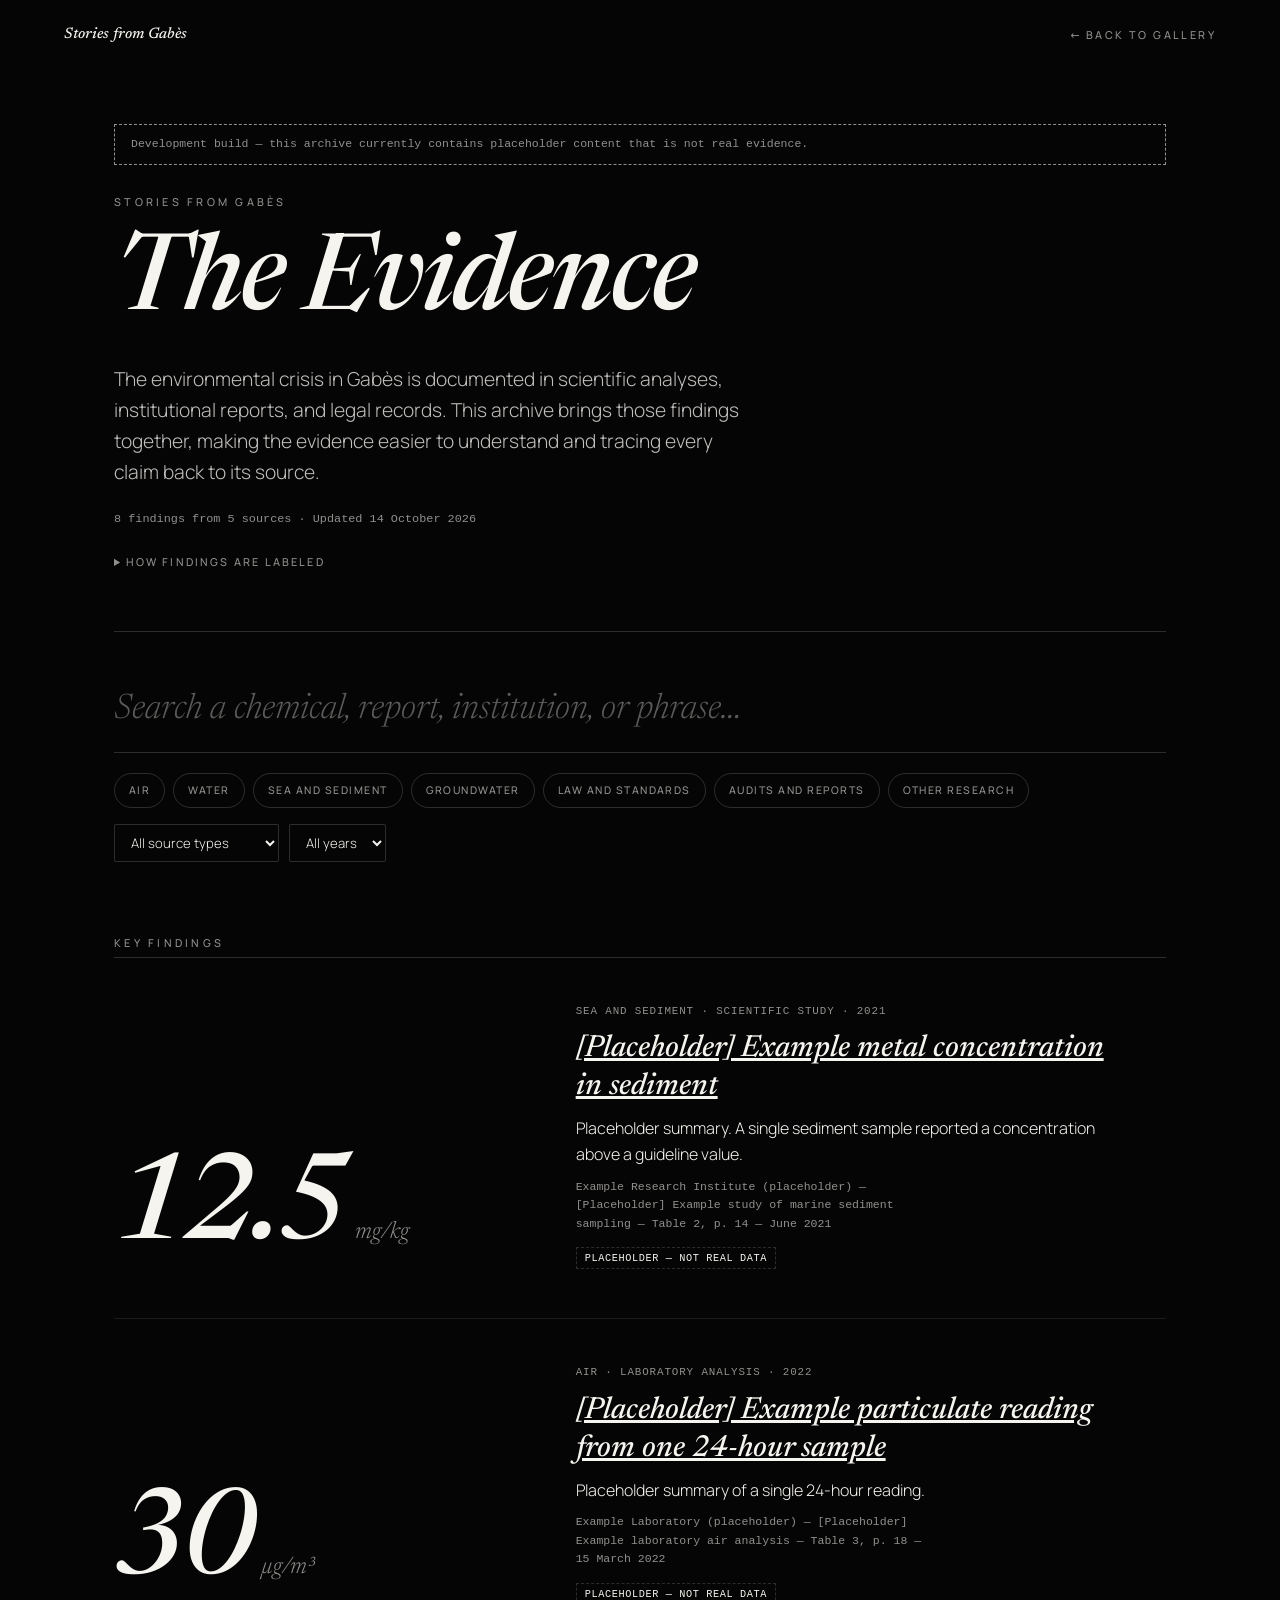
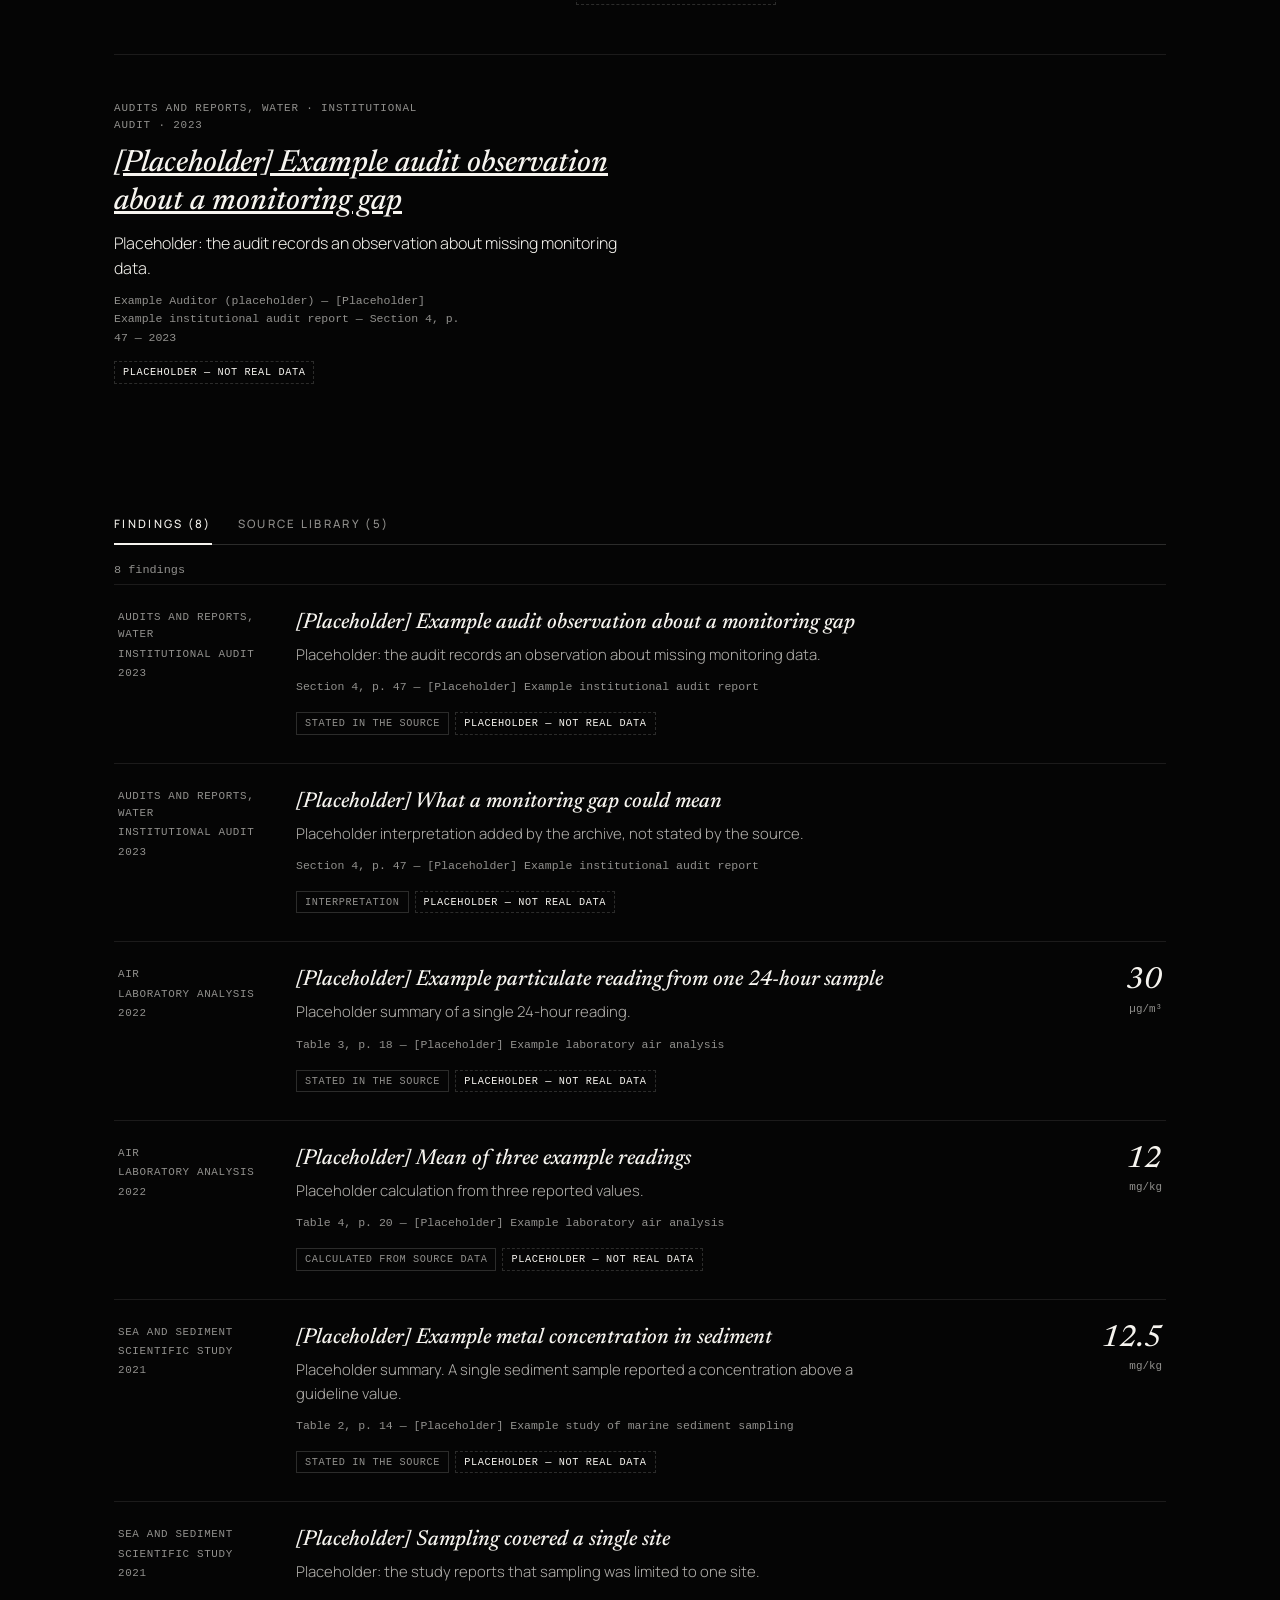
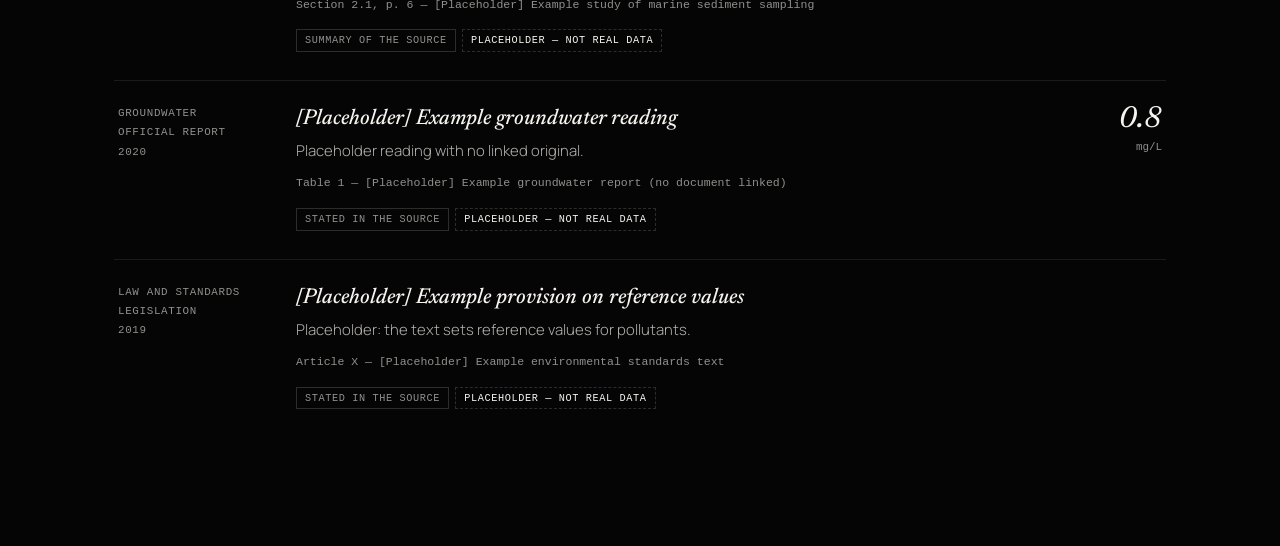
==== evidence/index.html @ 45221174 "Add files via upload" ====
<!DOCTYPE html>
<html lang="en">
<head>
<meta charset="utf-8">
<meta name="viewport" content="width=device-width,initial-scale=1,viewport-fit=cover">
<meta name="color-scheme" content="dark">
<title>The Evidence — Stories from Gabès</title>
<meta name="description" content="Documented environmental evidence about Gabès: scientific studies, laboratory analyses, audits, official reports and legislation, each traced to its source.">
<link rel="preload" href="../fonts/newsreader-latin-opsz-italic.woff2" as="font" type="font/woff2" crossorigin>
<link rel="stylesheet" href="evidence.css">
</head>
<body>
<a class="skip" href="#main">Skip to content</a>

<header class="top">
  <a class="brand" href="../">Stories from Gabès</a>
  <a class="back" href="../">← Back to gallery</a>
</header>

<main id="main" class="ev">
  <div id="devbanner" class="note" hidden>Development build — this archive currently contains placeholder content that is not real evidence.</div>
  <div id="status" aria-live="polite"></div>

  <!-- LIST VIEW -->
  <div id="listView">
    <section class="intro">
      <p class="kicker">Stories from Gabès</p>
      <h1>The Evidence</h1>
      <p class="lede">The environmental crisis in Gabès is documented in scientific analyses, institutional reports, and legal records. This archive brings those findings together, making the evidence easier to understand and tracing every claim back to its source.</p>
      <p class="stats" id="stats"></p>
      <details class="how">
        <summary>How findings are labeled</summary>
        <ul>
          <li><b>Stated in the source</b> — the document says this explicitly.</li>
          <li><b>Summary of the source</b> — a faithful paraphrase.</li>
          <li><b>Calculated from source data</b> — arithmetic on reported values, with inputs and method shown.</li>
          <li><b>Interpretation</b> — explanation or context added here, not stated by the source.</li>
          <li><b>Allegation — unresolved</b> — a claim that is reported but not established.</li>
        </ul>
      </details>
    </section>

    <div id="app" hidden>
      <section class="search" aria-label="Search and filters">
        <label class="vh" for="q">Search the evidence</label>
        <input id="q" type="search" placeholder="Search a chemical, report, institution, or phrase…" autocomplete="off" spellcheck="false">
        <div class="filters">
          <div id="subjects" class="chips" role="group" aria-label="Subject"></div>
          <div class="selects">
            <label class="vh" for="type">Source type</label>
            <select id="type"></select>
            <label class="vh" for="year">Year</label>
            <select id="year"></select>
          </div>
        </div>
      </section>

      <section id="featuredWrap" class="featured" hidden aria-labelledby="featTitle">
        <h2 class="label" id="featTitle">Key findings</h2>
        <div id="featured"></div>
      </section>

      <section class="results" aria-label="Results">
        <div class="tabs">
          <button type="button" class="tab" id="tabFindings" data-view="findings" aria-pressed="true">Findings</button>
          <button type="button" class="tab" id="tabSources" data-view="sources" aria-pressed="false">Source library</button>
        </div>
        <p class="count" id="count" role="status"></p>
        <div id="results"></div>
      </section>
    </div>
  </div>

  <!-- DETAIL VIEW (finding or source) -->
  <div id="detailView" hidden>
    <article id="detail"></article>
  </div>
</main>

<noscript><p class="note" style="margin:2rem">The Evidence archive needs JavaScript to search and display findings.</p></noscript>
<script src="evidence.js" defer></script>
</body>
</html>
---- evidence/evidence.css ----
/* The Evidence — Stories from Gabès. Fonts are the site's own self-hosted files in ../fonts/ */
@font-face{font-family:'Newsreader';font-style:normal;font-weight:200 800;font-display:swap;src:url(../fonts/newsreader-latin-opsz-normal.woff2) format('woff2');unicode-range:U+0000-00FF,U+0131,U+0152-0153,U+02BB-02BC,U+02C6,U+02DA,U+02DC,U+0304,U+0308,U+0329,U+2000-206F,U+20AC,U+2122,U+2191,U+2193,U+2212,U+2215,U+FEFF,U+FFFD}
@font-face{font-family:'Newsreader';font-style:normal;font-weight:200 800;font-display:swap;src:url(../fonts/newsreader-latin-ext-opsz-normal.woff2) format('woff2');unicode-range:U+0100-02BA,U+02BD-02C5,U+02C7-02CC,U+02CE-02D7,U+02DD-02FF,U+0304,U+0308,U+0329,U+1D00-1DBF,U+1E00-1E9F,U+1EF2-1EFF,U+2020,U+20A0-20AB,U+20AD-20C0,U+2113,U+2C60-2C7F,U+A720-A7FF}
@font-face{font-family:'Newsreader';font-style:italic;font-weight:200 800;font-display:swap;src:url(../fonts/newsreader-latin-opsz-italic.woff2) format('woff2');unicode-range:U+0000-00FF,U+0131,U+0152-0153,U+02BB-02BC,U+02C6,U+02DA,U+02DC,U+0304,U+0308,U+0329,U+2000-206F,U+20AC,U+2122,U+2191,U+2193,U+2212,U+2215,U+FEFF,U+FFFD}
@font-face{font-family:'Newsreader';font-style:italic;font-weight:200 800;font-display:swap;src:url(../fonts/newsreader-latin-ext-opsz-italic.woff2) format('woff2');unicode-range:U+0100-02BA,U+02BD-02C5,U+02C7-02CC,U+02CE-02D7,U+02DD-02FF,U+0304,U+0308,U+0329,U+1D00-1DBF,U+1E00-1E9F,U+1EF2-1EFF,U+2020,U+20A0-20AB,U+20AD-20C0,U+2113,U+2C60-2C7F,U+A720-A7FF}
@font-face{font-family:'Manrope';font-style:normal;font-weight:200 800;font-display:swap;src:url(../fonts/manrope-latin-wght-normal.woff2) format('woff2');unicode-range:U+0000-00FF,U+0131,U+0152-0153,U+02BB-02BC,U+02C6,U+02DA,U+02DC,U+0304,U+0308,U+0329,U+2000-206F,U+20AC,U+2122,U+2191,U+2193,U+2212,U+2215,U+FEFF,U+FFFD}
@font-face{font-family:'Manrope';font-style:normal;font-weight:200 800;font-display:swap;src:url(../fonts/manrope-latin-ext-wght-normal.woff2) format('woff2');unicode-range:U+0100-02BA,U+02BD-02C5,U+02C7-02CC,U+02CE-02D7,U+02DD-02FF,U+0304,U+0308,U+0329,U+1D00-1DBF,U+1E00-1E9F,U+1EF2-1EFF,U+2020,U+20A0-20AB,U+20AD-20C0,U+2113,U+2C60-2C7F,U+A720-A7FF}

:root{
  --ink:#050505; --white:#f6f4ef; --dim:#f6f4ef94; --dim-2:#f6f4ef5c; --line:#f6f4ef29; --line-soft:#f6f4ef17;
  --display:'Newsreader',Georgia,serif; --body:'Manrope',system-ui,sans-serif;
  --mono:ui-monospace,'SFMono-Regular',Menlo,Consolas,monospace;
  --pad:clamp(22px,5vw,88px);
}
*{box-sizing:border-box}
html{color-scheme:dark;background:var(--ink)}
body{margin:0;background:var(--ink);color:var(--white);font-family:var(--body);font-weight:300;line-height:1.6;-webkit-font-smoothing:antialiased}
a{color:inherit}
button,input,select{font:inherit;color:inherit}
button{background:none;border:0;cursor:pointer;-webkit-tap-highlight-color:transparent}
:focus-visible{outline:2px solid var(--white);outline-offset:3px}
::selection{background:var(--white);color:var(--ink)}
.vh{position:absolute;width:1px;height:1px;overflow:hidden;clip:rect(0 0 0 0);white-space:nowrap}
.skip{position:absolute;left:-999px;top:8px;background:var(--white);color:var(--ink);padding:8px 14px;z-index:10}
.skip:focus{left:8px}

/* chrome */
.top{display:flex;justify-content:space-between;align-items:center;gap:16px;padding:calc(18px + env(safe-area-inset-top,0px)) var(--pad) 0}
.brand{font-family:var(--display);font-style:italic;font-weight:500;font-size:.95rem;text-decoration:none;color:var(--white)}
.back,.back-link{font-weight:500;font-size:.68rem;letter-spacing:.22em;text-transform:uppercase;color:var(--dim);text-decoration:none;padding:8px 0;border-bottom:1px solid transparent}
.back:hover,.back-link:hover{color:var(--white);border-color:var(--white)}
.ev{max-width:1180px;margin:0 auto;padding:clamp(40px,8vh,90px) var(--pad) calc(120px + env(safe-area-inset-bottom,0px))}
.note{border:1px dashed var(--dim);padding:10px 16px;margin:0 0 28px;font-family:var(--mono);font-size:.72rem;color:var(--dim)}

/* intro */
.kicker{font-weight:500;font-size:.68rem;letter-spacing:.3em;text-transform:uppercase;color:var(--dim);margin:0 0 22px}
h1{font-family:var(--display);font-style:italic;font-weight:500;font-size:clamp(3rem,9vw,6.6rem);line-height:1;letter-spacing:-.025em;margin:0 0 26px}
.lede{font-size:clamp(1.05rem,1.5vw,1.32rem);line-height:1.62;color:#f6f4efc7;max-width:58ch;margin:0 0 22px}
.stats{font-family:var(--mono);font-size:.74rem;color:var(--dim);margin:0 0 18px}
.how{max-width:62ch;margin:0 0 8px;font-size:.9rem;color:var(--dim)}
.how summary{cursor:pointer;font-weight:500;font-size:.68rem;letter-spacing:.2em;text-transform:uppercase;padding:6px 0}
.how ul{margin:10px 0 0;padding-left:18px}.how li{margin:4px 0}.how b{color:var(--white);font-weight:500}

/* search + filters */
.search{margin:clamp(36px,6vh,64px) 0 0;padding-top:clamp(24px,4vh,40px);border-top:1px solid var(--line)}
#q{width:100%;background:transparent;border:0;border-bottom:1px solid var(--line);padding:14px 0;font-family:var(--display);font-style:italic;font-size:clamp(1.4rem,3vw,2.2rem);outline:none;border-radius:0}
#q::placeholder{color:var(--dim-2)}
#q:focus{border-color:var(--white)}
.filters{display:flex;flex-wrap:wrap;gap:16px 28px;justify-content:space-between;align-items:center;margin-top:20px}
.chips{display:flex;flex-wrap:wrap;gap:8px}
.chip{padding:8px 14px;border:1px solid var(--line);border-radius:999px;font-weight:500;font-size:.66rem;letter-spacing:.14em;text-transform:uppercase;color:var(--dim)}
.chip:hover{color:var(--white)}
.chip[aria-pressed=true]{background:var(--white);color:var(--ink);border-color:var(--white)}
.selects{display:flex;gap:10px;flex-wrap:wrap}
select{background:var(--ink);border:1px solid var(--line);padding:8px 12px;font-size:.82rem;border-radius:2px;color:var(--white)}

/* featured */
.featured{margin-top:clamp(44px,8vh,90px)}
.label{font-weight:500;font-size:.68rem;letter-spacing:.3em;text-transform:uppercase;color:var(--dim);margin:0 0 6px}
.feat{display:grid;gap:18px 40px;padding:clamp(28px,5vh,52px) 0;border-top:1px solid var(--line-soft);position:relative}
.feat:first-of-type{border-top:1px solid var(--line)}
@media(min-width:820px){.feat.hasnum{grid-template-columns:minmax(0,5fr) minmax(0,7fr);align-items:end}}
.feat .n{font-family:var(--display);font-style:italic;font-weight:500;font-size:clamp(3.6rem,10vw,7.4rem);line-height:.9;letter-spacing:-.03em;font-variant-numeric:tabular-nums}
.feat .u{font-family:var(--display);font-style:italic;font-size:clamp(1rem,2vw,1.5rem);color:var(--dim);margin-left:.35em}
.feat h3{font-family:var(--display);font-style:italic;font-weight:500;font-size:clamp(1.35rem,2.4vw,1.9rem);line-height:1.25;margin:0 0 10px;max-width:30ch}
.feat p{margin:0 0 10px;max-width:52ch}
.tagline{font-family:var(--mono);font-size:.68rem;letter-spacing:.08em;text-transform:uppercase;color:var(--dim)}
.srcline{font-family:var(--mono);font-size:.72rem;color:var(--dim);overflow-wrap:anywhere}
.stretch::after{content:"";position:absolute;inset:0}

/* results */
.results{margin-top:clamp(44px,8vh,90px)}
.tabs{display:flex;gap:26px;border-bottom:1px solid var(--line)}
.tab{padding:10px 0;font-weight:500;font-size:.72rem;letter-spacing:.2em;text-transform:uppercase;color:var(--dim);border-bottom:2px solid transparent;margin-bottom:-1px}
.tab[aria-pressed=true]{color:var(--white);border-color:var(--white)}
.count{font-family:var(--mono);font-size:.74rem;color:var(--dim);margin:16px 0 4px;display:flex;gap:16px;flex-wrap:wrap;align-items:center;min-height:1.6em}
.linkbtn{font-family:var(--mono);font-size:.74rem;color:var(--white);text-decoration:underline;padding:0}
.row{position:relative;display:grid;gap:8px 28px;padding:24px 4px;border-top:1px solid var(--line-soft)}
.row:hover{background:#f6f4ef06}
@media(min-width:820px){.row{grid-template-columns:150px minmax(0,1fr) 150px}}
.row-meta{font-family:var(--mono);font-size:.68rem;letter-spacing:.06em;text-transform:uppercase;color:var(--dim);display:flex;flex-direction:column;gap:2px}
.row h3{font-family:var(--display);font-style:italic;font-weight:500;font-size:clamp(1.12rem,1.7vw,1.35rem);line-height:1.3;margin:0 0 6px}
.row h3 a{text-decoration:none}
.row-sum{margin:0 0 8px;font-size:.93rem;color:#f6f4efb8;max-width:66ch}
.row-val{text-align:left}
@media(min-width:820px){.row-val{text-align:right}}
.row-val .v{font-family:var(--display);font-style:italic;font-weight:500;font-size:1.9rem;line-height:1;font-variant-numeric:tabular-nums}
.row-val .u{display:block;font-family:var(--mono);font-size:.68rem;color:var(--dim);margin-top:4px}
.tag,.ph{display:inline-block;font-family:var(--mono);font-size:.64rem;letter-spacing:.06em;text-transform:uppercase;padding:2px 8px;border:1px solid var(--line);color:var(--dim);margin:0 6px 4px 0}
.ph{border-style:dashed;color:var(--white)}
.more{padding:30px 0;display:flex;gap:18px;align-items:center;flex-wrap:wrap;border-top:1px solid var(--line-soft)}
.btn{border:1px solid var(--line);padding:10px 18px;font-weight:500;font-size:.7rem;letter-spacing:.16em;text-transform:uppercase}
.btn:hover{border-color:var(--white)}
.state{padding:40px 0;color:var(--dim)}
.state h2{font-family:var(--display);font-style:italic;font-weight:500;color:var(--white);font-size:1.5rem;margin:0 0 8px}
.state p{margin:0 0 12px;max-width:52ch}

/* detail */
.d-head{margin:26px 0 30px}
.d-head h1{font-size:clamp(2rem,5vw,3.6rem);line-height:1.08;max-width:22ch;margin:0 0 18px}
.d-head h1:focus{outline:none}
.d-big{margin:0 0 8px;font-family:var(--display);font-style:italic;font-weight:500;line-height:.95;letter-spacing:-.03em}
.d-big .n{font-size:clamp(3.8rem,11vw,7.6rem);font-variant-numeric:tabular-nums}
.d-big .u{font-size:clamp(1.1rem,2.4vw,1.8rem);color:var(--dim);margin-left:.3em}
.block{margin:0;padding:28px 0;border-top:1px solid var(--line-soft);max-width:78ch}
.block h2{font-weight:500;font-size:.68rem;letter-spacing:.26em;text-transform:uppercase;color:var(--dim);margin:0 0 14px}
.block p{margin:0 0 12px}
blockquote{margin:14px 0;padding:6px 0 6px 22px;border-left:1px solid var(--white);font-family:var(--display);font-style:italic;font-size:clamp(1.1rem,1.8vw,1.4rem);line-height:1.45}
blockquote cite{display:block;margin-top:8px;font-family:var(--mono);font-style:normal;font-size:.7rem;color:var(--dim)}
dl.kv{display:grid;grid-template-columns:minmax(120px,190px) 1fr;gap:8px 20px;margin:0;font-size:.92rem}
dl.kv dt{color:var(--dim);font-family:var(--mono);font-size:.72rem;letter-spacing:.04em;padding-top:2px}
dl.kv dd{margin:0;overflow-wrap:anywhere}
.na{color:var(--dim);font-style:italic}
.small{font-size:.85rem;color:var(--dim)}
.bars{margin:18px 0 6px}
.bar{margin:0 0 14px}
.bar-top{display:flex;justify-content:space-between;gap:16px;font-family:var(--mono);font-size:.72rem;color:var(--dim);margin-bottom:6px}
.bar-top b{color:var(--white);font-weight:500}
.track{height:6px;background:var(--line-soft)}
.fill{height:100%;background:var(--white)}
.fill.lim{background:var(--dim)}
figcaption{font-family:var(--mono);font-size:.68rem;color:var(--dim)}
figure{margin:0}
.links{display:flex;gap:22px;flex-wrap:wrap;margin:14px 0}
.links a{font-weight:500;font-size:.7rem;letter-spacing:.18em;text-transform:uppercase;text-decoration:none;border-bottom:1px solid #f6f4ef66;padding:8px 0}
.links a:hover{border-color:var(--white)}
.cite{font-family:var(--mono);font-size:.74rem;color:var(--dim);overflow-wrap:anywhere;user-select:all;margin:10px 0}
.rel{list-style:none;margin:0;padding:0}
.rel li{padding:10px 0;border-top:1px solid var(--line-soft)}
.rel a{font-family:var(--display);font-style:italic;font-size:1.1rem}
@media(max-width:560px){dl.kv{grid-template-columns:1fr;gap:2px}dl.kv dd{margin-bottom:10px}}
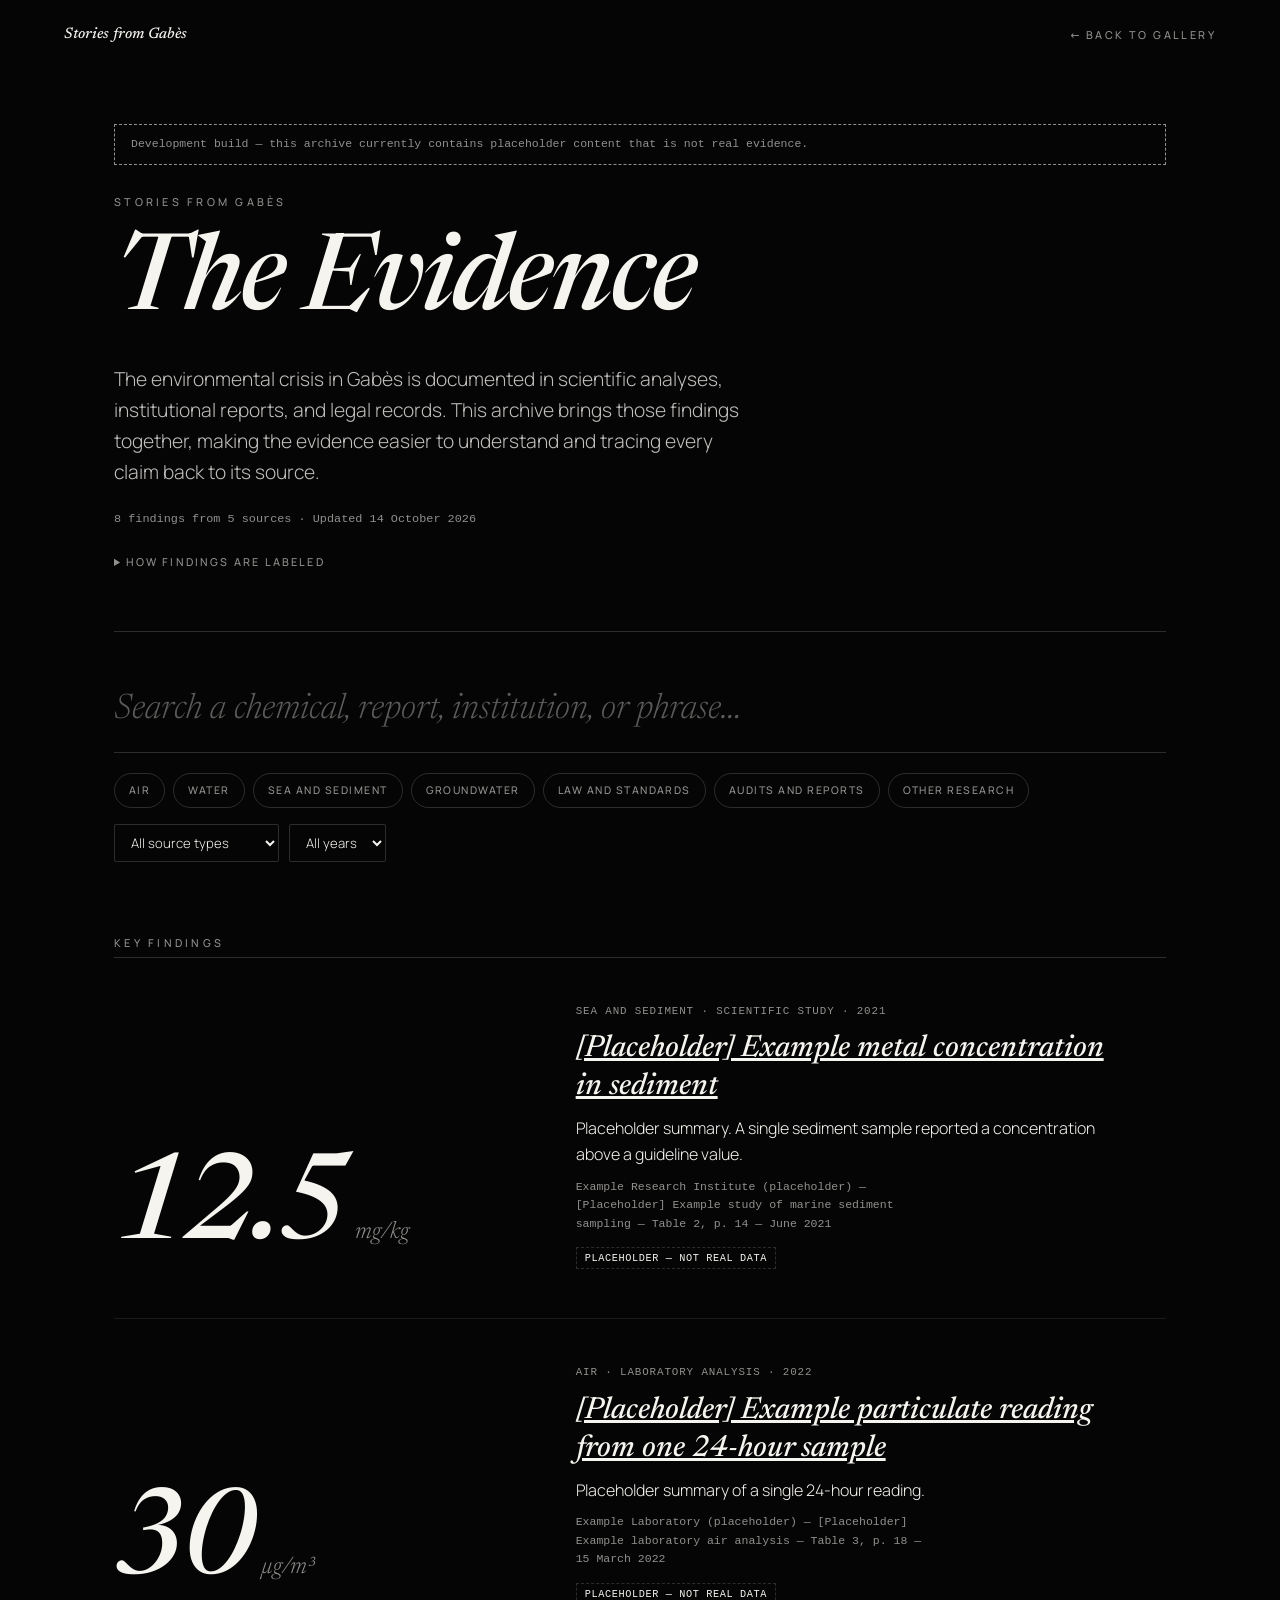
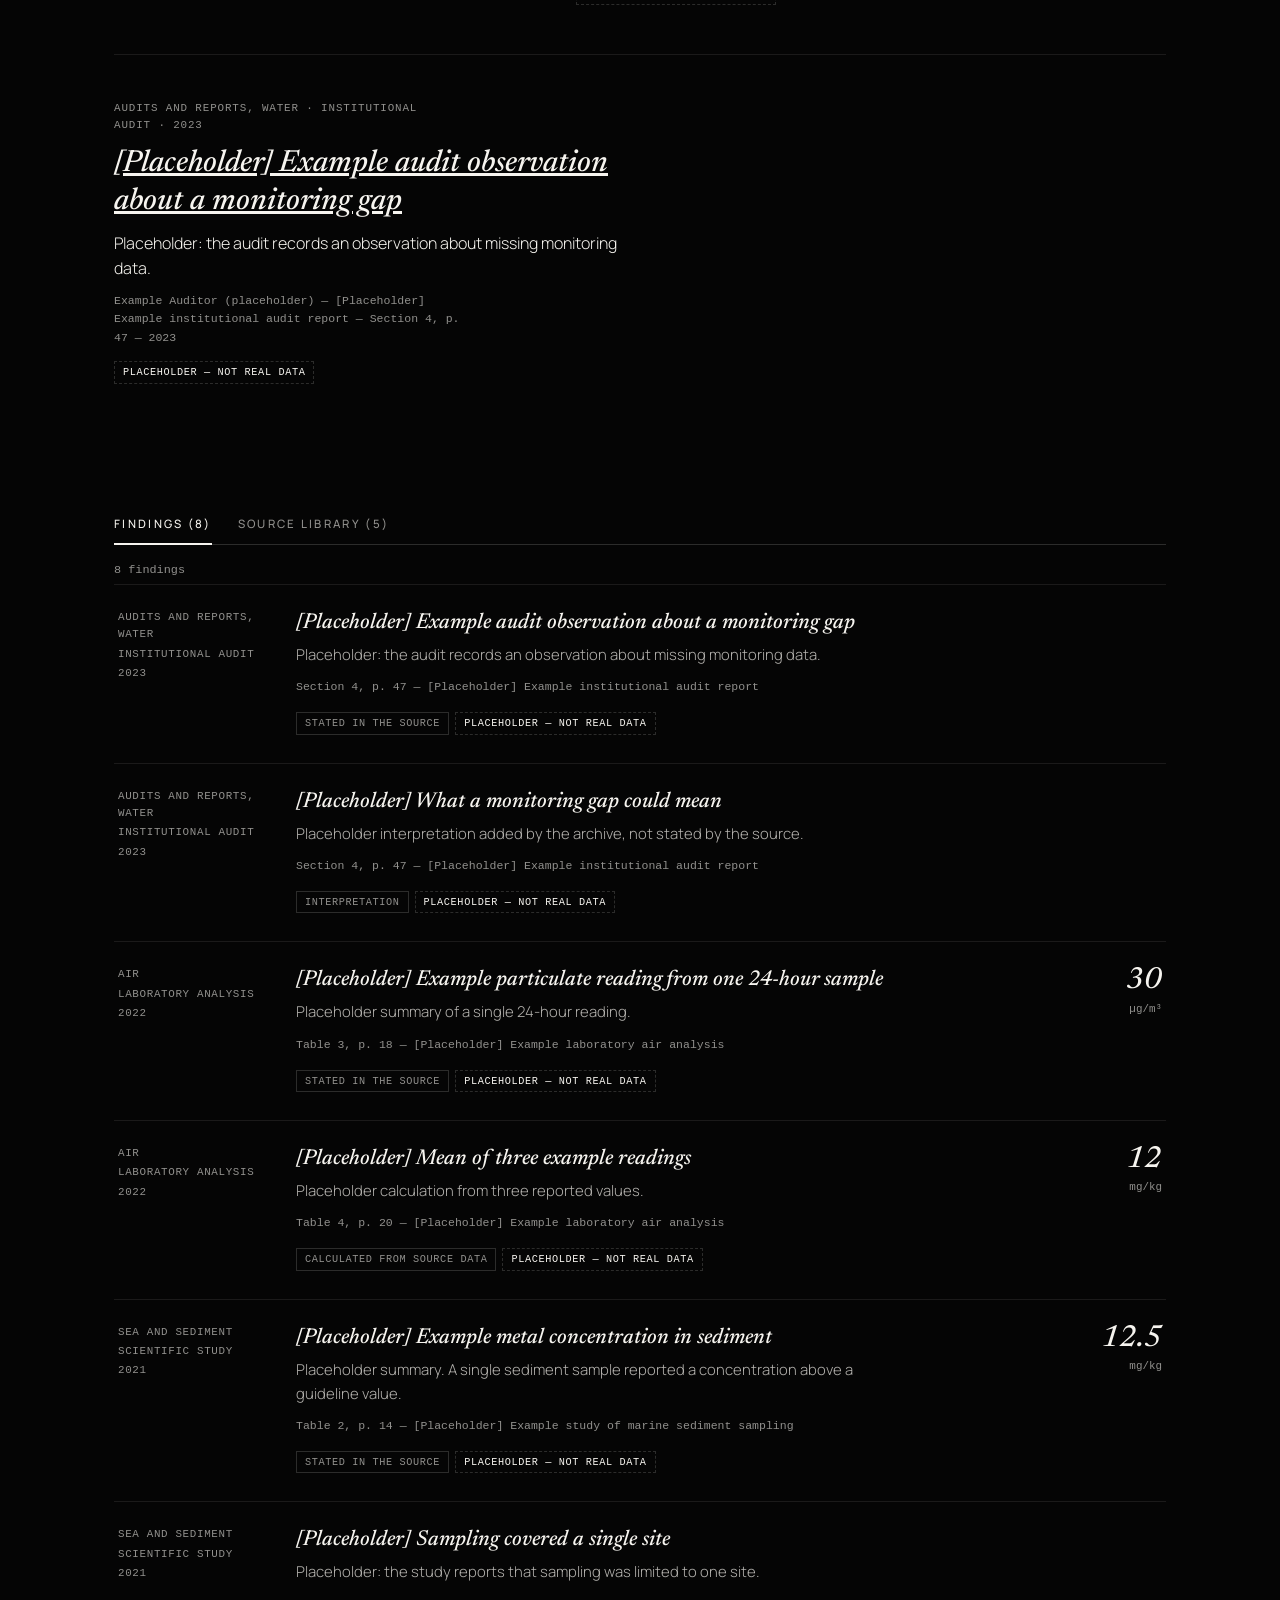
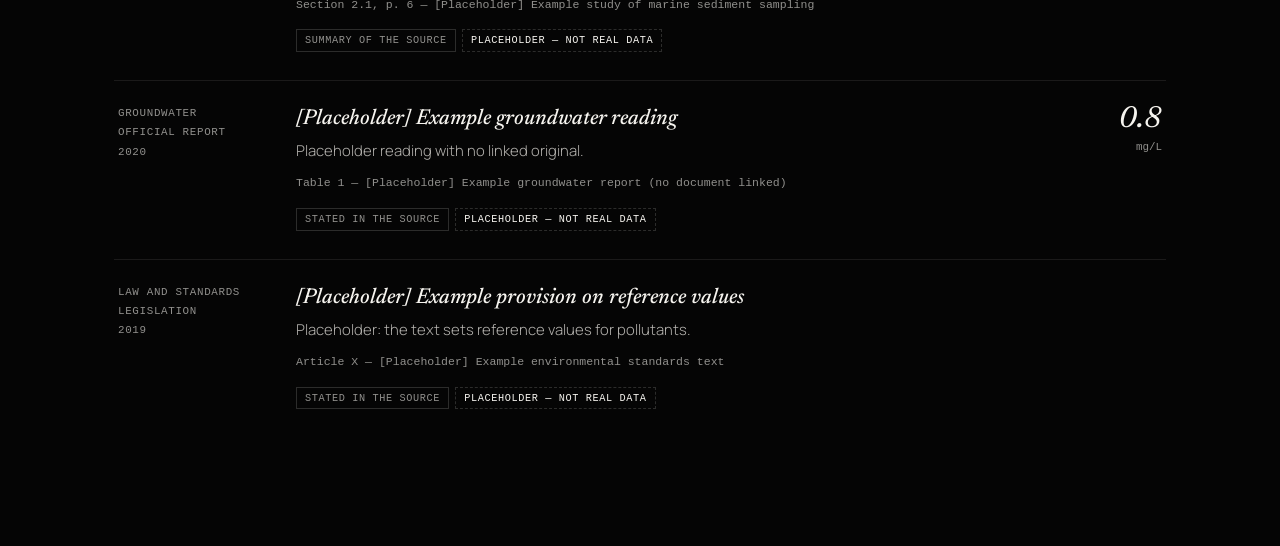
==== commit 917b3876: "Add files via upload" ====
--- a/evidence/index.html
+++ b/evidence/index.html
@@ -8,6 +8,7 @@
 <meta name="description" content="Documented environmental evidence about Gabès: scientific studies, laboratory analyses, audits, official reports and legislation, each traced to its source.">
 <link rel="preload" href="../fonts/newsreader-latin-opsz-italic.woff2" as="font" type="font/woff2" crossorigin>
 <link rel="stylesheet" href="evidence.css">
+<script src="transition.js"></script>
 </head>
 <body>
 <a class="skip" href="#main">Skip to content</a>
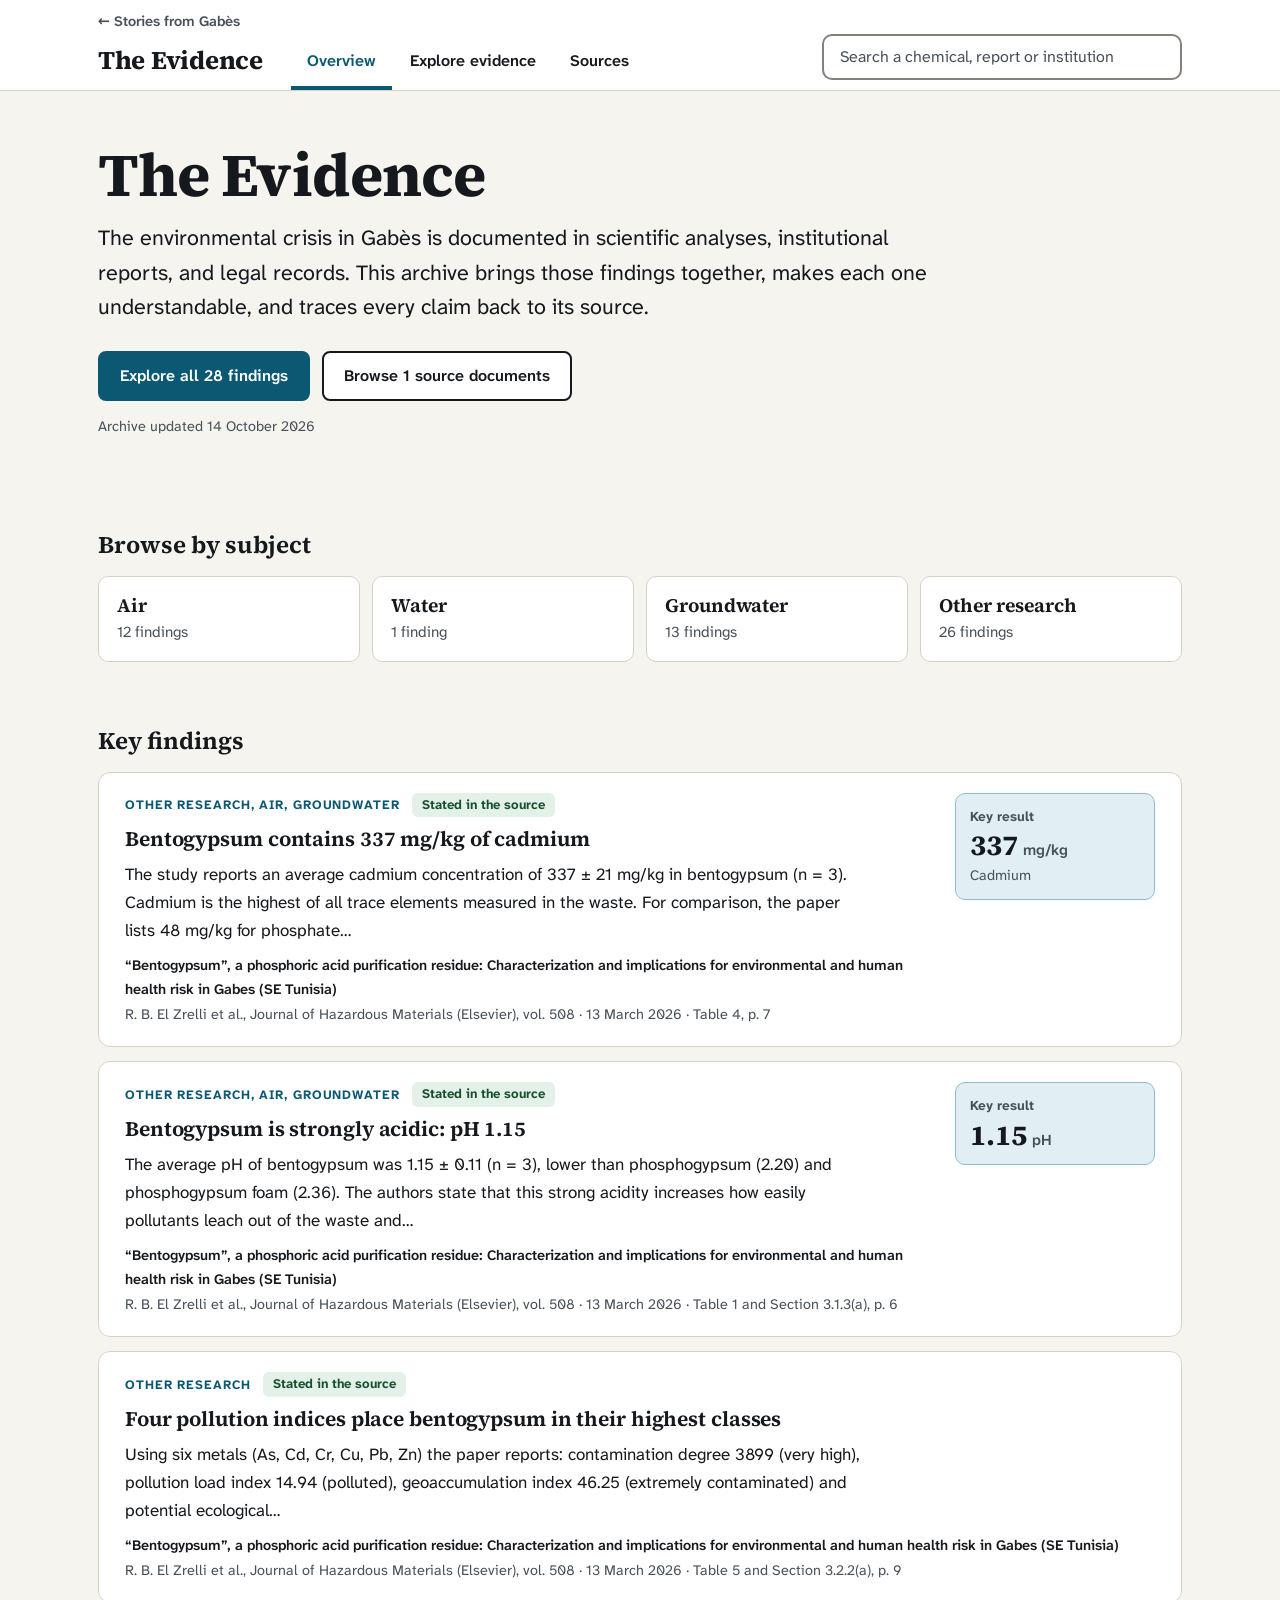
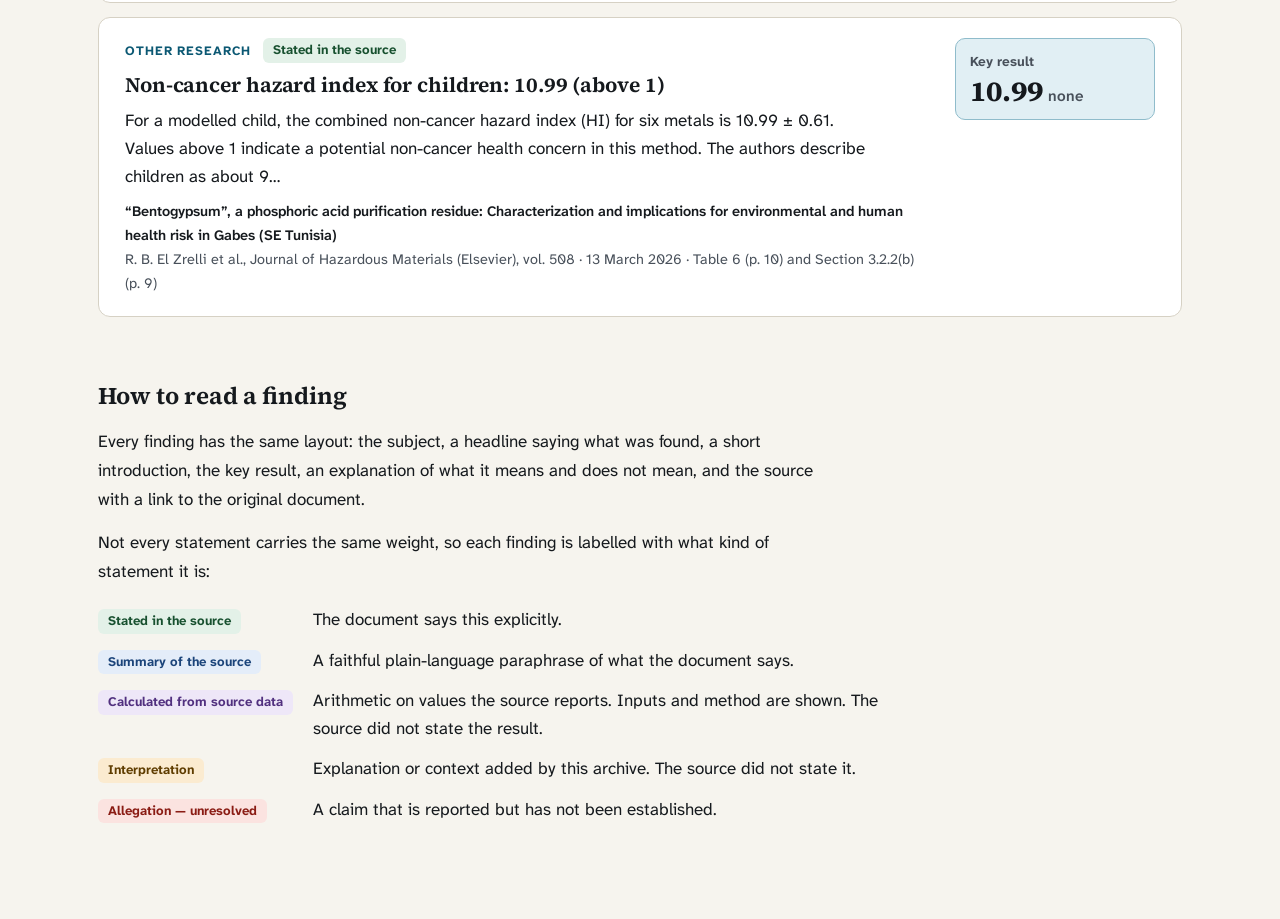
==== commit 29e314ea: "Add files via upload" ====
--- a/evidence/index.html
+++ b/evidence/index.html
@@ -3,79 +3,42 @@
 <head>
 <meta charset="utf-8">
 <meta name="viewport" content="width=device-width,initial-scale=1,viewport-fit=cover">
-<meta name="color-scheme" content="dark">
+<meta name="color-scheme" content="light dark">
 <title>The Evidence — Stories from Gabès</title>
 <meta name="description" content="Documented environmental evidence about Gabès: scientific studies, laboratory analyses, audits, official reports and legislation, each traced to its source.">
-<link rel="preload" href="../fonts/newsreader-latin-opsz-italic.woff2" as="font" type="font/woff2" crossorigin>
+<link rel="preload" href="fonts/atkinson-hyperlegible-next-latin-400-normal.woff2" as="font" type="font/woff2" crossorigin>
+<link rel="preload" href="fonts/source-serif-4-latin-wght-normal.woff2" as="font" type="font/woff2" crossorigin>
 <link rel="stylesheet" href="evidence.css">
 <script src="transition.js"></script>
 </head>
 <body>
-<a class="skip" href="#main">Skip to content</a>
+<a class="skip" href="#main" id="skip">Skip to content</a>
 
+<!-- GLOBAL NAVIGATION: the only navigation system on the page.
+     Left: way back to the photo gallery. Middle: the three destinations. Right: search of the whole archive. -->
 <header class="top">
-  <a class="brand" href="../">Stories from Gabès</a>
-  <a class="back" href="../">← Back to gallery</a>
+  <div class="bar">
+    <a class="back" href="../"><span aria-hidden="true">←</span> Stories from Gabès</a>
+    <a class="wordmark" href="#" id="wordmark">The Evidence</a>
+    <nav class="mainnav" aria-label="The Evidence">
+      <a href="#" data-nav="overview">Overview</a>
+      <a href="#explore" data-nav="explore">Explore evidence</a>
+      <a href="#sources" data-nav="sources">Sources</a>
+    </nav>
+    <form class="hsearch" role="search" id="searchForm">
+      <label class="vh" for="q">Search all findings and sources</label>
+      <input id="q" type="search" placeholder="Search a chemical, report or institution" autocomplete="off" spellcheck="false" enterkeyhint="search" disabled>
+      <button type="submit" class="vh">Search</button>
+    </form>
+  </div>
 </header>
 
-<main id="main" class="ev">
-  <div id="devbanner" class="note" hidden>Development build — this archive currently contains placeholder content that is not real evidence.</div>
+<main id="main" class="ev" tabindex="-1">
+  <div id="devbanner" class="note" hidden></div>
   <div id="status" aria-live="polite"></div>
 
-  <!-- LIST VIEW -->
-  <div id="listView">
-    <section class="intro">
-      <p class="kicker">Stories from Gabès</p>
-      <h1>The Evidence</h1>
-      <p class="lede">The environmental crisis in Gabès is documented in scientific analyses, institutional reports, and legal records. This archive brings those findings together, making the evidence easier to understand and tracing every claim back to its source.</p>
-      <p class="stats" id="stats"></p>
-      <details class="how">
-        <summary>How findings are labeled</summary>
-        <ul>
-          <li><b>Stated in the source</b> — the document says this explicitly.</li>
-          <li><b>Summary of the source</b> — a faithful paraphrase.</li>
-          <li><b>Calculated from source data</b> — arithmetic on reported values, with inputs and method shown.</li>
-          <li><b>Interpretation</b> — explanation or context added here, not stated by the source.</li>
-          <li><b>Allegation — unresolved</b> — a claim that is reported but not established.</li>
-        </ul>
-      </details>
-    </section>
-
-    <div id="app" hidden>
-      <section class="search" aria-label="Search and filters">
-        <label class="vh" for="q">Search the evidence</label>
-        <input id="q" type="search" placeholder="Search a chemical, report, institution, or phrase…" autocomplete="off" spellcheck="false">
-        <div class="filters">
-          <div id="subjects" class="chips" role="group" aria-label="Subject"></div>
-          <div class="selects">
-            <label class="vh" for="type">Source type</label>
-            <select id="type"></select>
-            <label class="vh" for="year">Year</label>
-            <select id="year"></select>
-          </div>
-        </div>
-      </section>
-
-      <section id="featuredWrap" class="featured" hidden aria-labelledby="featTitle">
-        <h2 class="label" id="featTitle">Key findings</h2>
-        <div id="featured"></div>
-      </section>
-
-      <section class="results" aria-label="Results">
-        <div class="tabs">
-          <button type="button" class="tab" id="tabFindings" data-view="findings" aria-pressed="true">Findings</button>
-          <button type="button" class="tab" id="tabSources" data-view="sources" aria-pressed="false">Source library</button>
-        </div>
-        <p class="count" id="count" role="status"></p>
-        <div id="results"></div>
-      </section>
-    </div>
-  </div>
-
-  <!-- DETAIL VIEW (finding or source) -->
-  <div id="detailView" hidden>
-    <article id="detail"></article>
-  </div>
+  <!-- All views are drawn into this one container by evidence.js -->
+  <div id="view" hidden></div>
 </main>
 
 <noscript><p class="note" style="margin:2rem">The Evidence archive needs JavaScript to search and display findings.</p></noscript>
--- a/evidence/evidence.css
+++ b/evidence/evidence.css
@@ -1,131 +1,274 @@
-/* The Evidence — Stories from Gabès. Fonts are the site's own self-hosted files in ../fonts/ */
-@font-face{font-family:'Newsreader';font-style:normal;font-weight:200 800;font-display:swap;src:url(../fonts/newsreader-latin-opsz-normal.woff2) format('woff2');unicode-range:U+0000-00FF,U+0131,U+0152-0153,U+02BB-02BC,U+02C6,U+02DA,U+02DC,U+0304,U+0308,U+0329,U+2000-206F,U+20AC,U+2122,U+2191,U+2193,U+2212,U+2215,U+FEFF,U+FFFD}
-@font-face{font-family:'Newsreader';font-style:normal;font-weight:200 800;font-display:swap;src:url(../fonts/newsreader-latin-ext-opsz-normal.woff2) format('woff2');unicode-range:U+0100-02BA,U+02BD-02C5,U+02C7-02CC,U+02CE-02D7,U+02DD-02FF,U+0304,U+0308,U+0329,U+1D00-1DBF,U+1E00-1E9F,U+1EF2-1EFF,U+2020,U+20A0-20AB,U+20AD-20C0,U+2113,U+2C60-2C7F,U+A720-A7FF}
-@font-face{font-family:'Newsreader';font-style:italic;font-weight:200 800;font-display:swap;src:url(../fonts/newsreader-latin-opsz-italic.woff2) format('woff2');unicode-range:U+0000-00FF,U+0131,U+0152-0153,U+02BB-02BC,U+02C6,U+02DA,U+02DC,U+0304,U+0308,U+0329,U+2000-206F,U+20AC,U+2122,U+2191,U+2193,U+2212,U+2215,U+FEFF,U+FFFD}
-@font-face{font-family:'Newsreader';font-style:italic;font-weight:200 800;font-display:swap;src:url(../fonts/newsreader-latin-ext-opsz-italic.woff2) format('woff2');unicode-range:U+0100-02BA,U+02BD-02C5,U+02C7-02CC,U+02CE-02D7,U+02DD-02FF,U+0304,U+0308,U+0329,U+1D00-1DBF,U+1E00-1E9F,U+1EF2-1EFF,U+2020,U+20A0-20AB,U+20AD-20C0,U+2113,U+2C60-2C7F,U+A720-A7FF}
-@font-face{font-family:'Manrope';font-style:normal;font-weight:200 800;font-display:swap;src:url(../fonts/manrope-latin-wght-normal.woff2) format('woff2');unicode-range:U+0000-00FF,U+0131,U+0152-0153,U+02BB-02BC,U+02C6,U+02DA,U+02DC,U+0304,U+0308,U+0329,U+2000-206F,U+20AC,U+2122,U+2191,U+2193,U+2212,U+2215,U+FEFF,U+FFFD}
-@font-face{font-family:'Manrope';font-style:normal;font-weight:200 800;font-display:swap;src:url(../fonts/manrope-latin-ext-wght-normal.woff2) format('woff2');unicode-range:U+0100-02BA,U+02BD-02C5,U+02C7-02CC,U+02CE-02D7,U+02DD-02FF,U+0304,U+0308,U+0329,U+1D00-1DBF,U+1E00-1E9F,U+1EF2-1EFF,U+2020,U+20A0-20AB,U+20AD-20C0,U+2113,U+2C60-2C7F,U+A720-A7FF}
+/* The Evidence — Stories from Gabès.
+   A research-archive look: light, high contrast, readable first. Dark mode follows the visitor's device setting.
+   Fonts are self-hosted in ./fonts (both are open-licence: SIL OFL 1.1).
+
+   TYPE SYSTEM (one place to change it)
+     Headlines, big numbers ... Source Serif 4 (serif)      --display
+     Everything else .......... Atkinson Hyperlegible Next  --text   (designed for legibility)
+   Sizes: page title 2–2.75rem · finding headline 1.8–2.6rem · section heading 1.5rem · card headline 1.3rem
+          introduction 1.2rem · body 1.0625rem · metadata and citations 0.9rem (never smaller than 0.875rem) */
+
+@font-face{font-family:'Atkinson Hyperlegible Next';font-style:normal;font-weight:400;font-display:swap;src:url(fonts/atkinson-hyperlegible-next-latin-400-normal.woff2) format('woff2');unicode-range:U+0000-00FF,U+0131,U+0152-0153,U+02BB-02BC,U+02C6,U+02DA,U+02DC,U+2000-206F,U+20AC,U+2122,U+2191,U+2193,U+2212,U+2215,U+FEFF,U+FFFD}
+@font-face{font-family:'Atkinson Hyperlegible Next';font-style:normal;font-weight:600;font-display:swap;src:url(fonts/atkinson-hyperlegible-next-latin-600-normal.woff2) format('woff2');unicode-range:U+0000-00FF,U+0131,U+0152-0153,U+02BB-02BC,U+02C6,U+02DA,U+02DC,U+2000-206F,U+20AC,U+2122,U+2191,U+2193,U+2212,U+2215,U+FEFF,U+FFFD}
+@font-face{font-family:'Atkinson Hyperlegible Next';font-style:normal;font-weight:700;font-display:swap;src:url(fonts/atkinson-hyperlegible-next-latin-700-normal.woff2) format('woff2');unicode-range:U+0000-00FF,U+0131,U+0152-0153,U+02BB-02BC,U+02C6,U+02DA,U+02DC,U+2000-206F,U+20AC,U+2122,U+2191,U+2193,U+2212,U+2215,U+FEFF,U+FFFD}
+@font-face{font-family:'Atkinson Hyperlegible Next';font-style:italic;font-weight:400;font-display:swap;src:url(fonts/atkinson-hyperlegible-next-latin-400-italic.woff2) format('woff2');unicode-range:U+0000-00FF,U+0131,U+0152-0153,U+02BB-02BC,U+02C6,U+02DA,U+02DC,U+2000-206F,U+20AC,U+2122,U+2191,U+2193,U+2212,U+2215,U+FEFF,U+FFFD}
+@font-face{font-family:'Atkinson Hyperlegible Next';font-style:normal;font-weight:400;font-display:swap;src:url(fonts/atkinson-hyperlegible-next-latin-ext-400-normal.woff2) format('woff2');unicode-range:U+0100-02BA,U+02BD-02C5,U+02C7-02CC,U+02CE-02D7,U+02DD-02FF,U+1E00-1EFF,U+2020,U+20A0-20AB,U+20AD-20C0,U+2113,U+2C60-2C7F,U+A720-A7FF}
+@font-face{font-family:'Atkinson Hyperlegible Next';font-style:normal;font-weight:700;font-display:swap;src:url(fonts/atkinson-hyperlegible-next-latin-ext-700-normal.woff2) format('woff2');unicode-range:U+0100-02BA,U+02BD-02C5,U+02C7-02CC,U+02CE-02D7,U+02DD-02FF,U+1E00-1EFF,U+2020,U+20A0-20AB,U+20AD-20C0,U+2113,U+2C60-2C7F,U+A720-A7FF}
+@font-face{font-family:'Source Serif 4';font-style:normal;font-weight:200 900;font-display:swap;src:url(fonts/source-serif-4-latin-wght-normal.woff2) format('woff2');unicode-range:U+0000-00FF,U+0131,U+0152-0153,U+02BB-02BC,U+02C6,U+02DA,U+02DC,U+2000-206F,U+20AC,U+2122,U+2191,U+2193,U+2212,U+2215,U+FEFF,U+FFFD}
+@font-face{font-family:'Source Serif 4';font-style:normal;font-weight:200 900;font-display:swap;src:url(fonts/source-serif-4-latin-ext-wght-normal.woff2) format('woff2');unicode-range:U+0100-02BA,U+02BD-02C5,U+02C7-02CC,U+02CE-02D7,U+02DD-02FF,U+1E00-1EFF,U+2020,U+20A0-20AB,U+20AD-20C0,U+2113,U+2C60-2C7F,U+A720-A7FF}
 
 :root{
-  --ink:#050505; --white:#f6f4ef; --dim:#f6f4ef94; --dim-2:#f6f4ef5c; --line:#f6f4ef29; --line-soft:#f6f4ef17;
-  --display:'Newsreader',Georgia,serif; --body:'Manrope',system-ui,sans-serif;
-  --mono:ui-monospace,'SFMono-Regular',Menlo,Consolas,monospace;
-  --pad:clamp(22px,5vw,88px);
-}
+  --bg:#f6f4ee; --surface:#ffffff; --surface-2:#eeebe2;
+  --ink:#15191d; --muted:#48505a; --line:#d6d1c4; --line-strong:#85817a;
+  --accent:#0b5873; --accent-ink:#ffffff; --accent-soft:#e1eff4; --accent-line:#8fbccb;
+  --warn-bg:#fdf1d6; --warn-ink:#5f3d00; --warn-line:#d9a63c;
+  --focus:#1a5fd4;
+  --k-stated-bg:#e3f1e8;--k-stated:#17502f;
+  --k-summary-bg:#e4edf9;--k-summary:#1b447a;
+  --k-calculation-bg:#eee7f8;--k-calculation:#51307f;
+  --k-interpretation-bg:#fbebd0;--k-interpretation:#5f3d00;
+  --k-allegation-bg:#fbe3e0;--k-allegation:#8a1c14;
+  --display:'Source Serif 4',Georgia,'Times New Roman',serif;
+  --text:'Atkinson Hyperlegible Next',system-ui,-apple-system,'Segoe UI',Roboto,sans-serif;
+  --pad:clamp(18px,4vw,48px);
+  --shadow:0 1px 2px rgba(20,25,30,.06),0 4px 14px rgba(20,25,30,.06);
+  color-scheme:light;
+}
+@media (prefers-color-scheme:dark){
+  :root{
+    --bg:#0f1316; --surface:#171c20; --surface-2:#1d2328;
+    --ink:#ecebe6; --muted:#adb5bc; --line:#2b3238; --line-strong:#76808a;
+    --accent:#7ccbe3; --accent-ink:#06222c; --accent-soft:#16303a; --accent-line:#2f6577;
+    --warn-bg:#392c0f; --warn-ink:#f3d391; --warn-line:#8a6a22;
+    --focus:#8ab4ff;
+    --k-stated-bg:#1b3a2a;--k-stated:#abddc2;
+    --k-summary-bg:#1b2f4d;--k-summary:#b5cff3;
+    --k-calculation-bg:#2c2140;--k-calculation:#d5c3f3;
+    --k-interpretation-bg:#392c0f;--k-interpretation:#f3d391;
+    --k-allegation-bg:#431f1b;--k-allegation:#f6bab3;
+    --shadow:0 1px 2px rgba(0,0,0,.4);
+    color-scheme:dark;
+  }
+}
+
 *{box-sizing:border-box}
-html{color-scheme:dark;background:var(--ink)}
-body{margin:0;background:var(--ink);color:var(--white);font-family:var(--body);font-weight:300;line-height:1.6;-webkit-font-smoothing:antialiased}
-a{color:inherit}
+html{background:var(--bg);-webkit-text-size-adjust:100%}
+body{margin:0;background:var(--bg);color:var(--ink);font-family:var(--text);font-size:1.0625rem;font-weight:400;line-height:1.65;-webkit-font-smoothing:antialiased;text-rendering:optimizeLegibility}
+a{color:var(--accent)}
 button,input,select{font:inherit;color:inherit}
-button{background:none;border:0;cursor:pointer;-webkit-tap-highlight-color:transparent}
-:focus-visible{outline:2px solid var(--white);outline-offset:3px}
-::selection{background:var(--white);color:var(--ink)}
+button{cursor:pointer;-webkit-tap-highlight-color:transparent}
+:focus-visible{outline:3px solid var(--focus);outline-offset:2px;border-radius:4px}
+::selection{background:var(--accent);color:var(--accent-ink)}
+h1,h2,h3{margin:0}
 .vh{position:absolute;width:1px;height:1px;overflow:hidden;clip:rect(0 0 0 0);white-space:nowrap}
-.skip{position:absolute;left:-999px;top:8px;background:var(--white);color:var(--ink);padding:8px 14px;z-index:10}
+.skip{position:absolute;left:-999px;top:8px;background:var(--accent);color:var(--accent-ink);padding:10px 16px;z-index:100;border-radius:6px;font-weight:600}
 .skip:focus{left:8px}
-
-/* chrome */
-.top{display:flex;justify-content:space-between;align-items:center;gap:16px;padding:calc(18px + env(safe-area-inset-top,0px)) var(--pad) 0}
-.brand{font-family:var(--display);font-style:italic;font-weight:500;font-size:.95rem;text-decoration:none;color:var(--white)}
-.back,.back-link{font-weight:500;font-size:.68rem;letter-spacing:.22em;text-transform:uppercase;color:var(--dim);text-decoration:none;padding:8px 0;border-bottom:1px solid transparent}
-.back:hover,.back-link:hover{color:var(--white);border-color:var(--white)}
-.ev{max-width:1180px;margin:0 auto;padding:clamp(40px,8vh,90px) var(--pad) calc(120px + env(safe-area-inset-bottom,0px))}
-.note{border:1px dashed var(--dim);padding:10px 16px;margin:0 0 28px;font-family:var(--mono);font-size:.72rem;color:var(--dim)}
-
-/* intro */
-.kicker{font-weight:500;font-size:.68rem;letter-spacing:.3em;text-transform:uppercase;color:var(--dim);margin:0 0 22px}
-h1{font-family:var(--display);font-style:italic;font-weight:500;font-size:clamp(3rem,9vw,6.6rem);line-height:1;letter-spacing:-.025em;margin:0 0 26px}
-.lede{font-size:clamp(1.05rem,1.5vw,1.32rem);line-height:1.62;color:#f6f4efc7;max-width:58ch;margin:0 0 22px}
-.stats{font-family:var(--mono);font-size:.74rem;color:var(--dim);margin:0 0 18px}
-.how{max-width:62ch;margin:0 0 8px;font-size:.9rem;color:var(--dim)}
-.how summary{cursor:pointer;font-weight:500;font-size:.68rem;letter-spacing:.2em;text-transform:uppercase;padding:6px 0}
-.how ul{margin:10px 0 0;padding-left:18px}.how li{margin:4px 0}.how b{color:var(--white);font-weight:500}
-
-/* search + filters */
-.search{margin:clamp(36px,6vh,64px) 0 0;padding-top:clamp(24px,4vh,40px);border-top:1px solid var(--line)}
-#q{width:100%;background:transparent;border:0;border-bottom:1px solid var(--line);padding:14px 0;font-family:var(--display);font-style:italic;font-size:clamp(1.4rem,3vw,2.2rem);outline:none;border-radius:0}
-#q::placeholder{color:var(--dim-2)}
-#q:focus{border-color:var(--white)}
-.filters{display:flex;flex-wrap:wrap;gap:16px 28px;justify-content:space-between;align-items:center;margin-top:20px}
-.chips{display:flex;flex-wrap:wrap;gap:8px}
-.chip{padding:8px 14px;border:1px solid var(--line);border-radius:999px;font-weight:500;font-size:.66rem;letter-spacing:.14em;text-transform:uppercase;color:var(--dim)}
-.chip:hover{color:var(--white)}
-.chip[aria-pressed=true]{background:var(--white);color:var(--ink);border-color:var(--white)}
-.selects{display:flex;gap:10px;flex-wrap:wrap}
-select{background:var(--ink);border:1px solid var(--line);padding:8px 12px;font-size:.82rem;border-radius:2px;color:var(--white)}
-
-/* featured */
-.featured{margin-top:clamp(44px,8vh,90px)}
-.label{font-weight:500;font-size:.68rem;letter-spacing:.3em;text-transform:uppercase;color:var(--dim);margin:0 0 6px}
-.feat{display:grid;gap:18px 40px;padding:clamp(28px,5vh,52px) 0;border-top:1px solid var(--line-soft);position:relative}
-.feat:first-of-type{border-top:1px solid var(--line)}
-@media(min-width:820px){.feat.hasnum{grid-template-columns:minmax(0,5fr) minmax(0,7fr);align-items:end}}
-.feat .n{font-family:var(--display);font-style:italic;font-weight:500;font-size:clamp(3.6rem,10vw,7.4rem);line-height:.9;letter-spacing:-.03em;font-variant-numeric:tabular-nums}
-.feat .u{font-family:var(--display);font-style:italic;font-size:clamp(1rem,2vw,1.5rem);color:var(--dim);margin-left:.35em}
-.feat h3{font-family:var(--display);font-style:italic;font-weight:500;font-size:clamp(1.35rem,2.4vw,1.9rem);line-height:1.25;margin:0 0 10px;max-width:30ch}
-.feat p{margin:0 0 10px;max-width:52ch}
-.tagline{font-family:var(--mono);font-size:.68rem;letter-spacing:.08em;text-transform:uppercase;color:var(--dim)}
-.srcline{font-family:var(--mono);font-size:.72rem;color:var(--dim);overflow-wrap:anywhere}
-.stretch::after{content:"";position:absolute;inset:0}
-
-/* results */
-.results{margin-top:clamp(44px,8vh,90px)}
-.tabs{display:flex;gap:26px;border-bottom:1px solid var(--line)}
-.tab{padding:10px 0;font-weight:500;font-size:.72rem;letter-spacing:.2em;text-transform:uppercase;color:var(--dim);border-bottom:2px solid transparent;margin-bottom:-1px}
-.tab[aria-pressed=true]{color:var(--white);border-color:var(--white)}
-.count{font-family:var(--mono);font-size:.74rem;color:var(--dim);margin:16px 0 4px;display:flex;gap:16px;flex-wrap:wrap;align-items:center;min-height:1.6em}
-.linkbtn{font-family:var(--mono);font-size:.74rem;color:var(--white);text-decoration:underline;padding:0}
-.row{position:relative;display:grid;gap:8px 28px;padding:24px 4px;border-top:1px solid var(--line-soft)}
-.row:hover{background:#f6f4ef06}
-@media(min-width:820px){.row{grid-template-columns:150px minmax(0,1fr) 150px}}
-.row-meta{font-family:var(--mono);font-size:.68rem;letter-spacing:.06em;text-transform:uppercase;color:var(--dim);display:flex;flex-direction:column;gap:2px}
-.row h3{font-family:var(--display);font-style:italic;font-weight:500;font-size:clamp(1.12rem,1.7vw,1.35rem);line-height:1.3;margin:0 0 6px}
-.row h3 a{text-decoration:none}
-.row-sum{margin:0 0 8px;font-size:.93rem;color:#f6f4efb8;max-width:66ch}
-.row-val{text-align:left}
-@media(min-width:820px){.row-val{text-align:right}}
-.row-val .v{font-family:var(--display);font-style:italic;font-weight:500;font-size:1.9rem;line-height:1;font-variant-numeric:tabular-nums}
-.row-val .u{display:block;font-family:var(--mono);font-size:.68rem;color:var(--dim);margin-top:4px}
-.tag,.ph{display:inline-block;font-family:var(--mono);font-size:.64rem;letter-spacing:.06em;text-transform:uppercase;padding:2px 8px;border:1px solid var(--line);color:var(--dim);margin:0 6px 4px 0}
-.ph{border-style:dashed;color:var(--white)}
-.more{padding:30px 0;display:flex;gap:18px;align-items:center;flex-wrap:wrap;border-top:1px solid var(--line-soft)}
-.btn{border:1px solid var(--line);padding:10px 18px;font-weight:500;font-size:.7rem;letter-spacing:.16em;text-transform:uppercase}
-.btn:hover{border-color:var(--white)}
-.state{padding:40px 0;color:var(--dim)}
-.state h2{font-family:var(--display);font-style:italic;font-weight:500;color:var(--white);font-size:1.5rem;margin:0 0 8px}
-.state p{margin:0 0 12px;max-width:52ch}
-
-/* detail */
-.d-head{margin:26px 0 30px}
-.d-head h1{font-size:clamp(2rem,5vw,3.6rem);line-height:1.08;max-width:22ch;margin:0 0 18px}
-.d-head h1:focus{outline:none}
-.d-big{margin:0 0 8px;font-family:var(--display);font-style:italic;font-weight:500;line-height:.95;letter-spacing:-.03em}
-.d-big .n{font-size:clamp(3.8rem,11vw,7.6rem);font-variant-numeric:tabular-nums}
-.d-big .u{font-size:clamp(1.1rem,2.4vw,1.8rem);color:var(--dim);margin-left:.3em}
-.block{margin:0;padding:28px 0;border-top:1px solid var(--line-soft);max-width:78ch}
-.block h2{font-weight:500;font-size:.68rem;letter-spacing:.26em;text-transform:uppercase;color:var(--dim);margin:0 0 14px}
+.meta{font-size:.9rem;color:var(--muted)}
+
+/* ============ GLOBAL NAVIGATION ============
+   One bar. Row 1: back to the photo gallery. Row 2: the chapter name, its three pages, and search. */
+.top{background:var(--surface);border-bottom:1px solid var(--line);position:relative;z-index:20}
+.bar{max-width:1180px;margin:0 auto;padding:0 var(--pad) 12px;display:grid;gap:10px 18px;align-items:center;
+  grid-template-columns:1fr;grid-template-areas:"back" "mark" "nav" "search"}
+.back{grid-area:back;justify-self:start;font-size:.9rem;font-weight:600;color:var(--muted);text-decoration:none;padding:calc(10px + env(safe-area-inset-top,0px)) 0 2px}
+.back:hover{color:var(--ink);text-decoration:underline}
+.wordmark{grid-area:mark;justify-self:start;font-family:var(--display);font-weight:700;font-size:1.6rem;line-height:1.1;color:var(--ink);text-decoration:none;letter-spacing:-.01em}
+.mainnav{grid-area:nav;display:grid;grid-template-columns:repeat(3,1fr);gap:4px;border-top:1px solid var(--line);border-bottom:1px solid var(--line);margin:0 calc(var(--pad) * -1);padding:0 var(--pad)}
+.mainnav a{display:block;text-align:center;padding:12px 6px;font-weight:600;font-size:1rem;color:var(--ink);text-decoration:none;border-bottom:4px solid transparent;margin-bottom:-1px}
+.mainnav a:hover{background:var(--surface-2)}
+.mainnav a[aria-current=page]{color:var(--accent);border-bottom-color:var(--accent)}
+.hsearch{grid-area:search;margin:0}
+#q{width:100%;height:46px;padding:0 16px;background:var(--surface);border:2px solid var(--line-strong);border-radius:10px;font-size:1rem;color:var(--ink)}
+#q::placeholder{color:var(--muted);opacity:1}
+#q:focus{outline:none;border-color:var(--focus);box-shadow:0 0 0 3px color-mix(in srgb,var(--focus) 30%,transparent)}
+#q:disabled{opacity:.6}
+
+@media(min-width:900px){
+  .top{position:sticky;top:0}
+  .bar{grid-template-columns:auto 1fr minmax(240px,360px);grid-template-areas:"back back back" "mark nav search";padding-bottom:0;gap:0 28px}
+  .back{padding-bottom:0}
+  .wordmark{padding:6px 0 10px}
+  .mainnav{display:flex;gap:2px;border:0;margin:0;padding:0;align-self:end}
+  .mainnav a{padding:14px 16px 12px;border-radius:8px 8px 0 0;margin-bottom:0}
+  .hsearch{align-self:center;padding-bottom:10px}
+}
+
+/* ============ PAGE ============ */
+.ev{max-width:1180px;margin:0 auto;padding:clamp(24px,4vw,44px) var(--pad) calc(96px + env(safe-area-inset-bottom,0px));outline:none}
+.note{border:1px dashed var(--warn-line);background:var(--warn-bg);color:var(--warn-ink);padding:10px 16px;margin:0 0 24px;font-size:.9rem;border-radius:8px}
+.page-head{margin:0 0 28px;max-width:70ch}
+.page-head h1{font-family:var(--display);font-weight:700;font-size:clamp(2rem,4.5vw,2.75rem);line-height:1.15;letter-spacing:-.015em}
+.page-head h1:focus,.f-head h1:focus{outline:none}
+.lede{font-size:1.2rem;line-height:1.6;color:var(--ink);margin:14px 0 0;max-width:62ch}
+.hero{max-width:none;padding:8px 0 12px}
+.hero h1{font-size:clamp(2.4rem,6.5vw,3.8rem);line-height:1.05}
+.hero .lede{font-size:clamp(1.15rem,2vw,1.35rem);max-width:60ch}
+.cta{display:flex;flex-wrap:wrap;gap:12px;margin:26px 0 14px}
+
+/* buttons: rectangles with a visible edge, so they never read as text */
+.btn{display:inline-flex;align-items:center;justify-content:center;min-height:46px;padding:10px 20px;border:2px solid var(--ink);border-radius:8px;background:var(--surface);color:var(--ink);font-weight:600;font-size:1rem;text-decoration:none;text-align:center}
+.btn:hover{background:var(--surface-2)}
+.btn.primary{background:var(--accent);border-color:var(--accent);color:var(--accent-ink)}
+.btn.primary:hover{filter:brightness(1.12)}
+.linkbtn{background:none;border:0;padding:6px 4px;color:var(--accent);font-weight:600;text-decoration:underline;font-size:.95rem}
+
+/* ============ OVERVIEW ============ */
+.band{margin:clamp(36px,6vw,64px) 0 0}
+.band h2,.block h2{font-family:var(--display);font-weight:650;font-size:1.5rem;line-height:1.25;margin:0 0 16px}
+.subject-grid{list-style:none;margin:0;padding:0;display:grid;grid-template-columns:repeat(auto-fill,minmax(210px,1fr));gap:12px}
+.subject-grid a{display:block;height:100%;padding:16px 18px;background:var(--surface);border:1px solid var(--line);border-radius:10px;text-decoration:none;color:var(--ink)}
+.subject-grid a:hover{border-color:var(--accent);box-shadow:var(--shadow)}
+.sg-name{display:block;font-family:var(--display);font-weight:650;font-size:1.2rem;line-height:1.3}
+.sg-n{display:block;font-size:.95rem;color:var(--muted);margin-top:2px}
+.prose{max-width:66ch;margin:0 0 14px;line-height:1.7}
+.legend{display:grid;grid-template-columns:max-content 1fr;gap:12px 20px;align-items:baseline;margin:20px 0 0;max-width:820px}
+.legend dt{margin:0}.legend dd{margin:0}
+@media(max-width:620px){.legend{grid-template-columns:1fr;gap:2px}.legend dd{margin-bottom:12px}}
+
+/* ============ SUBJECT NAVIGATION + FILTERS ============ */
+.controls{background:var(--surface-2);border:1px solid var(--line);border-radius:12px;padding:18px clamp(14px,2.5vw,22px) 16px;margin:0 0 26px}
+.ctl-title{margin:0 0 8px;font-weight:700;font-size:.95rem}
+.subject-tabs{list-style:none;margin:0;padding:0;display:none;flex-wrap:wrap;gap:8px}
+.subject-tabs a{display:inline-flex;align-items:baseline;gap:8px;padding:8px 14px;border:1.5px solid var(--line-strong);border-radius:999px;background:var(--surface);color:var(--ink);font-weight:600;font-size:.98rem;text-decoration:none;min-height:42px;align-items:center}
+.subject-tabs a:hover{border-color:var(--ink)}
+.subject-tabs a[aria-current]{background:var(--accent);border-color:var(--accent);color:var(--accent-ink)}
+.st-n{font-weight:400;font-size:.9rem;opacity:.85}
+.subject-select{display:block}
+.subject-select label,.field label{display:block;font-weight:700;font-size:.95rem;margin:0 0 6px}
+.ctl-title{display:none}
+select{width:100%;min-height:46px;padding:8px 36px 8px 12px;background-color:var(--surface);border:1.5px solid var(--line-strong);border-radius:8px;font-size:1rem;color:var(--ink)}
+.filters{display:grid;grid-template-columns:1fr;gap:12px;margin-top:14px}
+.active{display:flex;flex-wrap:wrap;gap:8px;align-items:center;margin-top:14px;padding-top:14px;border-top:1px solid var(--line)}
+.chip{display:inline-flex;align-items:center;gap:4px;padding:6px 12px;min-height:36px;background:var(--accent-soft);border:1px solid var(--accent-line);border-radius:8px;font-size:.95rem;color:var(--ink)}
+.chip:hover{border-color:var(--accent)}
+.chip-k{font-weight:700}.chip-x{font-weight:700;color:var(--accent)}
+@media(min-width:620px){.filters{grid-template-columns:repeat(3,minmax(0,1fr))}}
+@media(min-width:860px){
+  .ctl-title{display:block}
+  .subject-tabs{display:flex}
+  .subject-select{display:none}
+  .controls{padding-top:16px}
+  .filters{max-width:760px}
+}
+
+/* ============ RESULTS ============ */
+.count{margin:0 0 6px;font-weight:700;font-size:1.1rem}
+.cross{margin:0 0 16px;font-size:.98rem;color:var(--muted)}
+.cross a{font-weight:600}
+.cards{display:grid;gap:14px;margin-top:14px}
+.card{position:relative;display:grid;gap:14px 24px;padding:20px clamp(16px,2.5vw,26px);background:var(--surface);border:1px solid var(--line);border-radius:12px}
+.card:hover{border-color:var(--accent);box-shadow:var(--shadow)}
+.card:focus-within{outline:3px solid var(--focus);outline-offset:2px}
+@media(min-width:760px){.card.has-result,.card:has(.card-result){grid-template-columns:minmax(0,1fr) 200px}}
+.card-top,.f-meta{display:flex;flex-wrap:wrap;align-items:center;gap:6px 12px;margin:0 0 8px}
+.subject{font-weight:700;font-size:.8rem;letter-spacing:.07em;text-transform:uppercase;color:var(--accent)}
+.card-title{font-family:var(--display);font-weight:650;font-size:1.3rem;line-height:1.3;letter-spacing:-.005em}
+.card-title a{color:var(--ink);text-decoration:none}
+.card:hover .card-title a{text-decoration:underline;text-decoration-thickness:2px;text-underline-offset:3px}
+.stretch::after{content:"";position:absolute;inset:0;border-radius:12px}
+.stretch:focus-visible{outline:none}
+.card-text{margin:8px 0 0;max-width:68ch;display:-webkit-box;-webkit-line-clamp:4;-webkit-box-orient:vertical;overflow:hidden}
+.card-src{margin:10px 0 0;font-size:.9rem;color:var(--muted);display:flex;flex-direction:column;gap:1px;overflow-wrap:anywhere}
+.src-title{font-weight:600;color:var(--ink)}
+.card-result{align-self:start;display:flex;flex-direction:column;gap:2px;padding:12px 14px;background:var(--accent-soft);border:1px solid var(--accent-line);border-radius:10px}
+.cr-label{font-size:.85rem;font-weight:700;color:var(--muted)}
+.cr-value{font-family:var(--display);font-weight:700;font-size:1.8rem;line-height:1.1;font-variant-numeric:lining-nums tabular-nums;overflow-wrap:anywhere}
+.cr-value .u{font-family:var(--text);font-weight:600;font-size:.95rem;color:var(--muted)}
+.cr-what{font-size:.9rem;color:var(--muted)}
+@media(max-width:759px){.card-result{flex-direction:row;flex-wrap:wrap;align-items:baseline;gap:2px 10px}}
+.more{display:flex;align-items:center;flex-wrap:wrap;gap:16px;padding:22px 0 0}
+.state{padding:32px 0;color:var(--muted)}
+.state h1,.state h2{font-family:var(--display);font-weight:650;color:var(--ink);font-size:1.6rem;margin:0 0 10px}
+.state p{margin:0 0 14px;max-width:56ch}
+
+/* statement-type labels: always text, colour only reinforces it */
+.kind{display:inline-block;padding:3px 10px;border-radius:6px;font-weight:700;font-size:.82rem;line-height:1.4;white-space:nowrap}
+.kind-stated{background:var(--k-stated-bg);color:var(--k-stated)}
+.kind-summary{background:var(--k-summary-bg);color:var(--k-summary)}
+.kind-calculation{background:var(--k-calculation-bg);color:var(--k-calculation)}
+.kind-interpretation{background:var(--k-interpretation-bg);color:var(--k-interpretation)}
+.kind-allegation{background:var(--k-allegation-bg);color:var(--k-allegation)}
+.ph{display:inline-block;margin:10px 0 0;padding:3px 10px;border:1.5px dashed var(--warn-line);background:var(--warn-bg);color:var(--warn-ink);border-radius:6px;font-weight:600;font-size:.85rem}
+
+/* ============ FINDING / SOURCE PAGE ============ */
+.detail{max-width:1120px;margin:0 auto}
+.back-results{display:inline-flex;align-items:center;min-height:44px;padding:8px 16px;margin:0 0 22px;background:var(--surface);border:2px solid var(--ink);border-radius:8px;color:var(--ink);font-weight:600;text-decoration:none}
+.back-results:hover{background:var(--surface-2)}
+.f-layout{display:grid;gap:26px;align-items:start}
+.f-main{min-width:0}
+.f-head{margin:0 0 24px}
+.f-head h1{font-family:var(--display);font-weight:700;font-size:clamp(1.8rem,4.2vw,2.6rem);line-height:1.18;letter-spacing:-.015em;max-width:30ch}
+.intro{font-size:1.22rem;line-height:1.6;margin:18px 0 0;max-width:62ch}
+.f-kind{margin:18px 0 0;font-size:.95rem;color:var(--muted);max-width:68ch}
+.f-kind .kind{margin-right:6px}
+
+.key{background:var(--surface);border:1px solid var(--line);border-left:6px solid var(--accent);border-radius:12px;padding:22px clamp(18px,3vw,30px);margin:0 0 28px;box-shadow:var(--shadow)}
+.key h2{font-family:var(--text);font-weight:700;font-size:.9rem;letter-spacing:.07em;text-transform:uppercase;color:var(--accent);margin:0 0 10px}
+.big{margin:0 0 14px;line-height:1.05}
+.big .n{font-family:var(--display);font-weight:700;font-size:clamp(2.8rem,8vw,4.4rem);letter-spacing:-.02em;font-variant-numeric:lining-nums tabular-nums;overflow-wrap:anywhere}
+.big .u{font-weight:600;font-size:clamp(1.1rem,2.4vw,1.5rem);color:var(--muted)}
+.conclusion{font-size:1.15rem;margin:12px 0 0;max-width:62ch}
+blockquote{margin:6px 0;padding:4px 0 4px 20px;border-left:4px solid var(--accent-line);font-family:var(--display);font-size:1.2rem;line-height:1.55;max-width:62ch}
+blockquote cite{display:block;margin-top:8px;font-family:var(--text);font-style:normal;font-size:.9rem;color:var(--muted)}
+
+.block{margin:0 0 30px;max-width:72ch}
 .block p{margin:0 0 12px}
-blockquote{margin:14px 0;padding:6px 0 6px 22px;border-left:1px solid var(--white);font-family:var(--display);font-style:italic;font-size:clamp(1.1rem,1.8vw,1.4rem);line-height:1.45}
-blockquote cite{display:block;margin-top:8px;font-family:var(--mono);font-style:normal;font-size:.7rem;color:var(--dim)}
-dl.kv{display:grid;grid-template-columns:minmax(120px,190px) 1fr;gap:8px 20px;margin:0;font-size:.92rem}
-dl.kv dt{color:var(--dim);font-family:var(--mono);font-size:.72rem;letter-spacing:.04em;padding-top:2px}
+.block .prose{max-width:66ch}
+.small{font-size:.92rem;color:var(--muted)}
+.na{color:var(--muted);font-style:italic}
+.warn,.caution{margin:14px 0;padding:12px 16px;background:var(--warn-bg);color:var(--warn-ink);border-left:5px solid var(--warn-line);border-radius:6px;font-size:.98rem}
+dl.kv{display:grid;grid-template-columns:minmax(120px,170px) minmax(0,1fr);gap:8px 18px;margin:12px 0 0;font-size:1rem}
+dl.kv dt{color:var(--muted);font-weight:600;font-size:.95rem}
 dl.kv dd{margin:0;overflow-wrap:anywhere}
-.na{color:var(--dim);font-style:italic}
-.small{font-size:.85rem;color:var(--dim)}
-.bars{margin:18px 0 6px}
-.bar{margin:0 0 14px}
-.bar-top{display:flex;justify-content:space-between;gap:16px;font-family:var(--mono);font-size:.72rem;color:var(--dim);margin-bottom:6px}
-.bar-top b{color:var(--white);font-weight:500}
-.track{height:6px;background:var(--line-soft)}
-.fill{height:100%;background:var(--white)}
-.fill.lim{background:var(--dim)}
-figcaption{font-family:var(--mono);font-size:.68rem;color:var(--dim)}
+.key dl.kv{border-top:1px solid var(--line);padding-top:14px}
+@media(max-width:560px){dl.kv{grid-template-columns:1fr;gap:0}dl.kv dd{margin-bottom:10px}}
+
+.bars{margin:6px 0 10px}
+.cbar{margin:0 0 16px}
+.cbar-top{display:flex;justify-content:space-between;gap:16px;font-size:.98rem;margin-bottom:6px}
+.cbar-top b{font-weight:700;font-variant-numeric:tabular-nums}
+.track{height:12px;background:var(--surface-2);border:1px solid var(--line);border-radius:6px;overflow:hidden}
+.fill{height:100%;background:var(--accent)}
+.fill.lim{background:var(--line-strong)}
 figure{margin:0}
-.links{display:flex;gap:22px;flex-wrap:wrap;margin:14px 0}
-.links a{font-weight:500;font-size:.7rem;letter-spacing:.18em;text-transform:uppercase;text-decoration:none;border-bottom:1px solid #f6f4ef66;padding:8px 0}
-.links a:hover{border-color:var(--white)}
-.cite{font-family:var(--mono);font-size:.74rem;color:var(--dim);overflow-wrap:anywhere;user-select:all;margin:10px 0}
+figcaption{font-size:.9rem;color:var(--muted)}
+
+details.tech,details.cite-box{background:var(--surface);border:1px solid var(--line);border-radius:10px;margin:0 0 28px;max-width:72ch}
+details>summary{cursor:pointer;padding:14px 18px;font-weight:700;list-style:none;display:flex;align-items:center;gap:10px;border-radius:10px}
+details>summary::-webkit-details-marker{display:none}
+details>summary::before{content:"+";display:inline-grid;place-items:center;width:22px;height:22px;border:1.5px solid var(--ink);border-radius:5px;font-weight:700;line-height:1;flex:none}
+details[open]>summary::before{content:"–"}
+details>summary:hover{background:var(--surface-2)}
+.tech-body{padding:2px 18px 18px;border-top:1px solid var(--line)}
+.tech-body h3{font-family:var(--display);font-weight:650;font-size:1.15rem;margin:16px 0 0}
 .rel{list-style:none;margin:0;padding:0}
-.rel li{padding:10px 0;border-top:1px solid var(--line-soft)}
-.rel a{font-family:var(--display);font-style:italic;font-size:1.1rem}
-@media(max-width:560px){dl.kv{grid-template-columns:1fr;gap:2px}dl.kv dd{margin-bottom:10px}}
+.rel li{padding:12px 0;border-top:1px solid var(--line);display:flex;flex-direction:column;gap:2px}
+.rel a{font-family:var(--display);font-weight:600;font-size:1.1rem}
+
+/* source and verification: the answer to "where can I check this?" */
+.source-panel{background:var(--surface);border:2px solid var(--accent);border-radius:12px;padding:20px clamp(16px,2.5vw,24px)}
+.source-panel h2{font-family:var(--text);font-weight:700;font-size:.9rem;letter-spacing:.07em;text-transform:uppercase;color:var(--accent);margin:0 0 10px}
+.sp-title{margin:0 0 4px;font-family:var(--display);font-weight:650;font-size:1.2rem;line-height:1.35}
+.sp-title a{color:var(--ink)}
+.source-panel dl.kv{grid-template-columns:1fr;gap:0 0;font-size:.98rem}
+.source-panel dl.kv dt{margin-top:10px;font-size:.88rem}
+.links{display:grid;gap:10px;margin:18px 0 12px}
+.source-panel details.cite-box{margin:14px 0 0;max-width:none;border-color:var(--line)}
+.cite{font-size:.92rem;color:var(--muted);overflow-wrap:anywhere;user-select:all;margin:12px 18px}
+.cite-box .btn{margin:0 18px 18px}
+
+@media(min-width:960px){
+  .f-layout{grid-template-columns:minmax(0,1fr) 340px;gap:52px}
+  .source-panel{position:sticky;top:132px}
+}
+/* narrow screens: introduction, key result, then the source, then the rest — so the source is never buried */
+@media(max-width:959px){
+  .f-layout{display:flex;flex-direction:column}
+  .f-main{display:contents}
+  .f-head{order:1;margin:0}
+  .key{order:2;margin:0}
+  .source-panel{order:3}
+  .f-main>*:not(.f-head):not(.key){order:4;margin-bottom:0;max-width:none}
+}
+
+@media(prefers-reduced-motion:reduce){*{transition:none!important;animation:none!important;scroll-behavior:auto!important}}
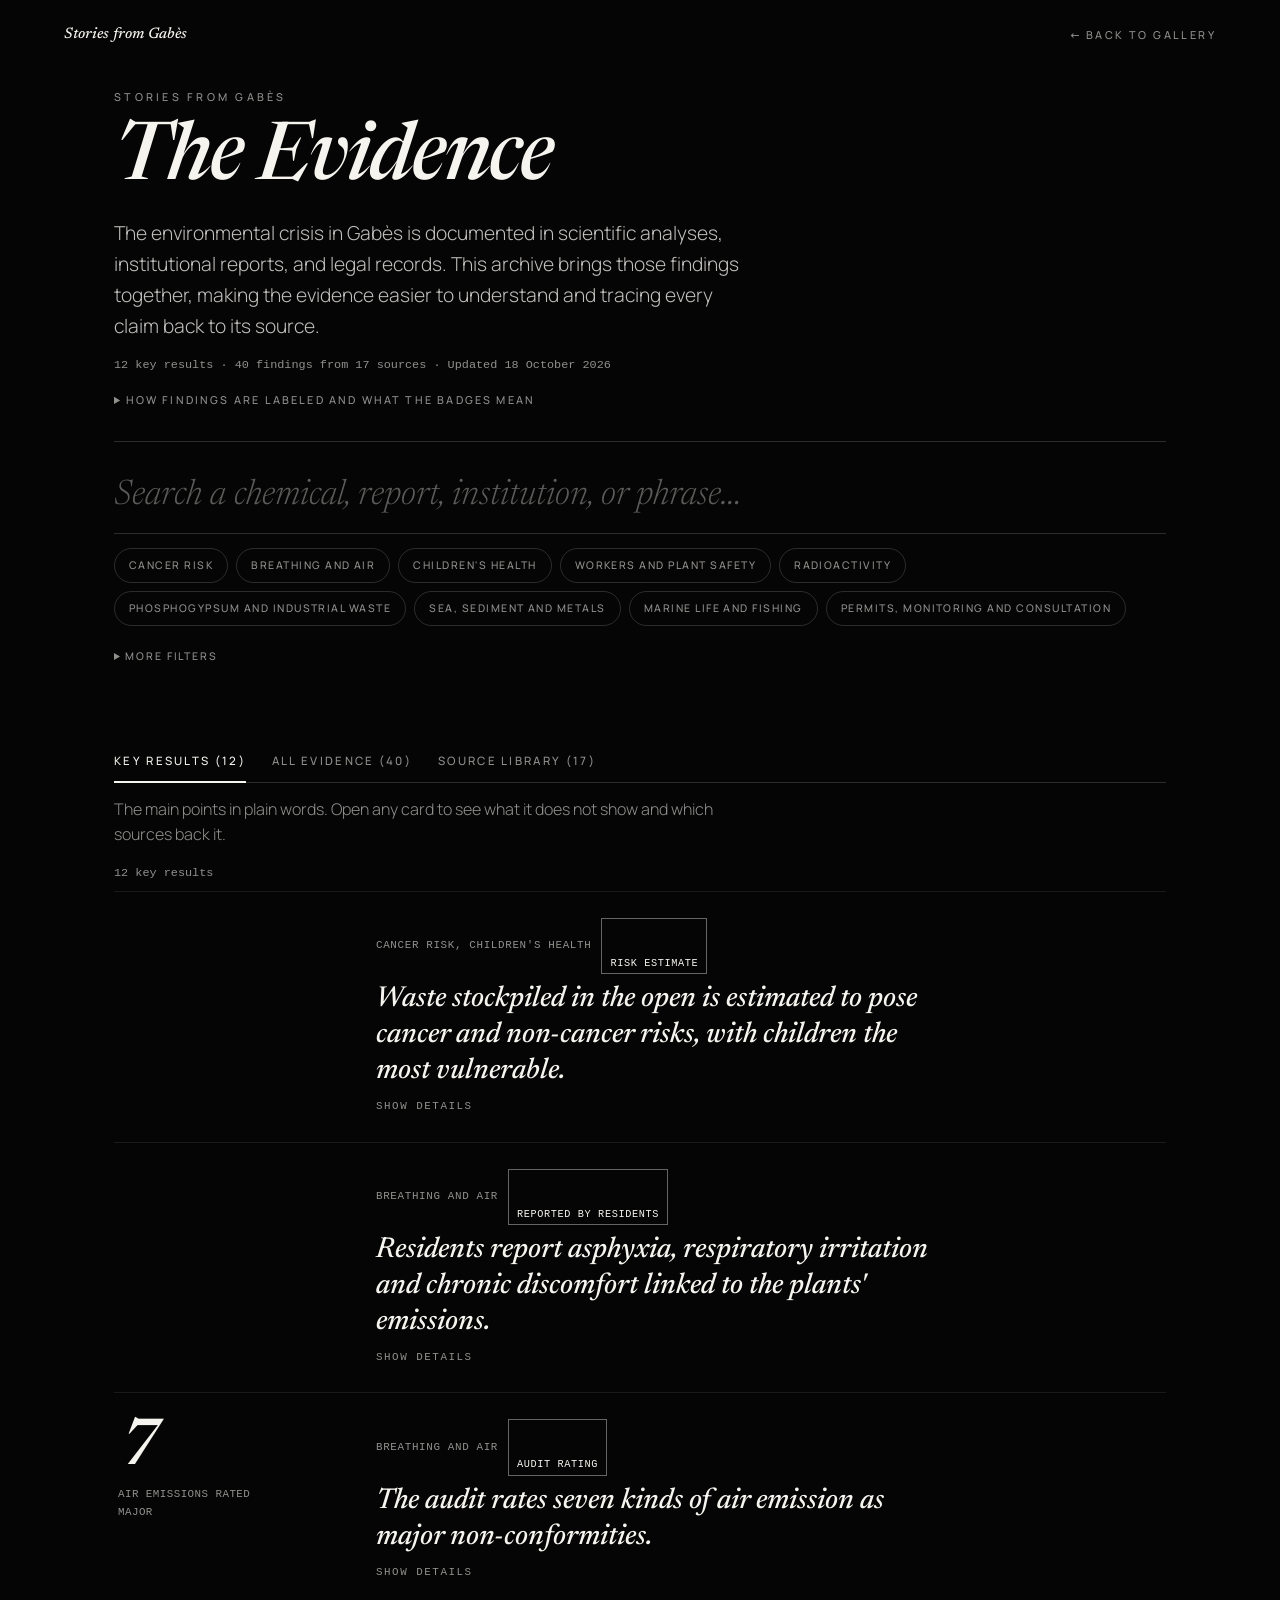
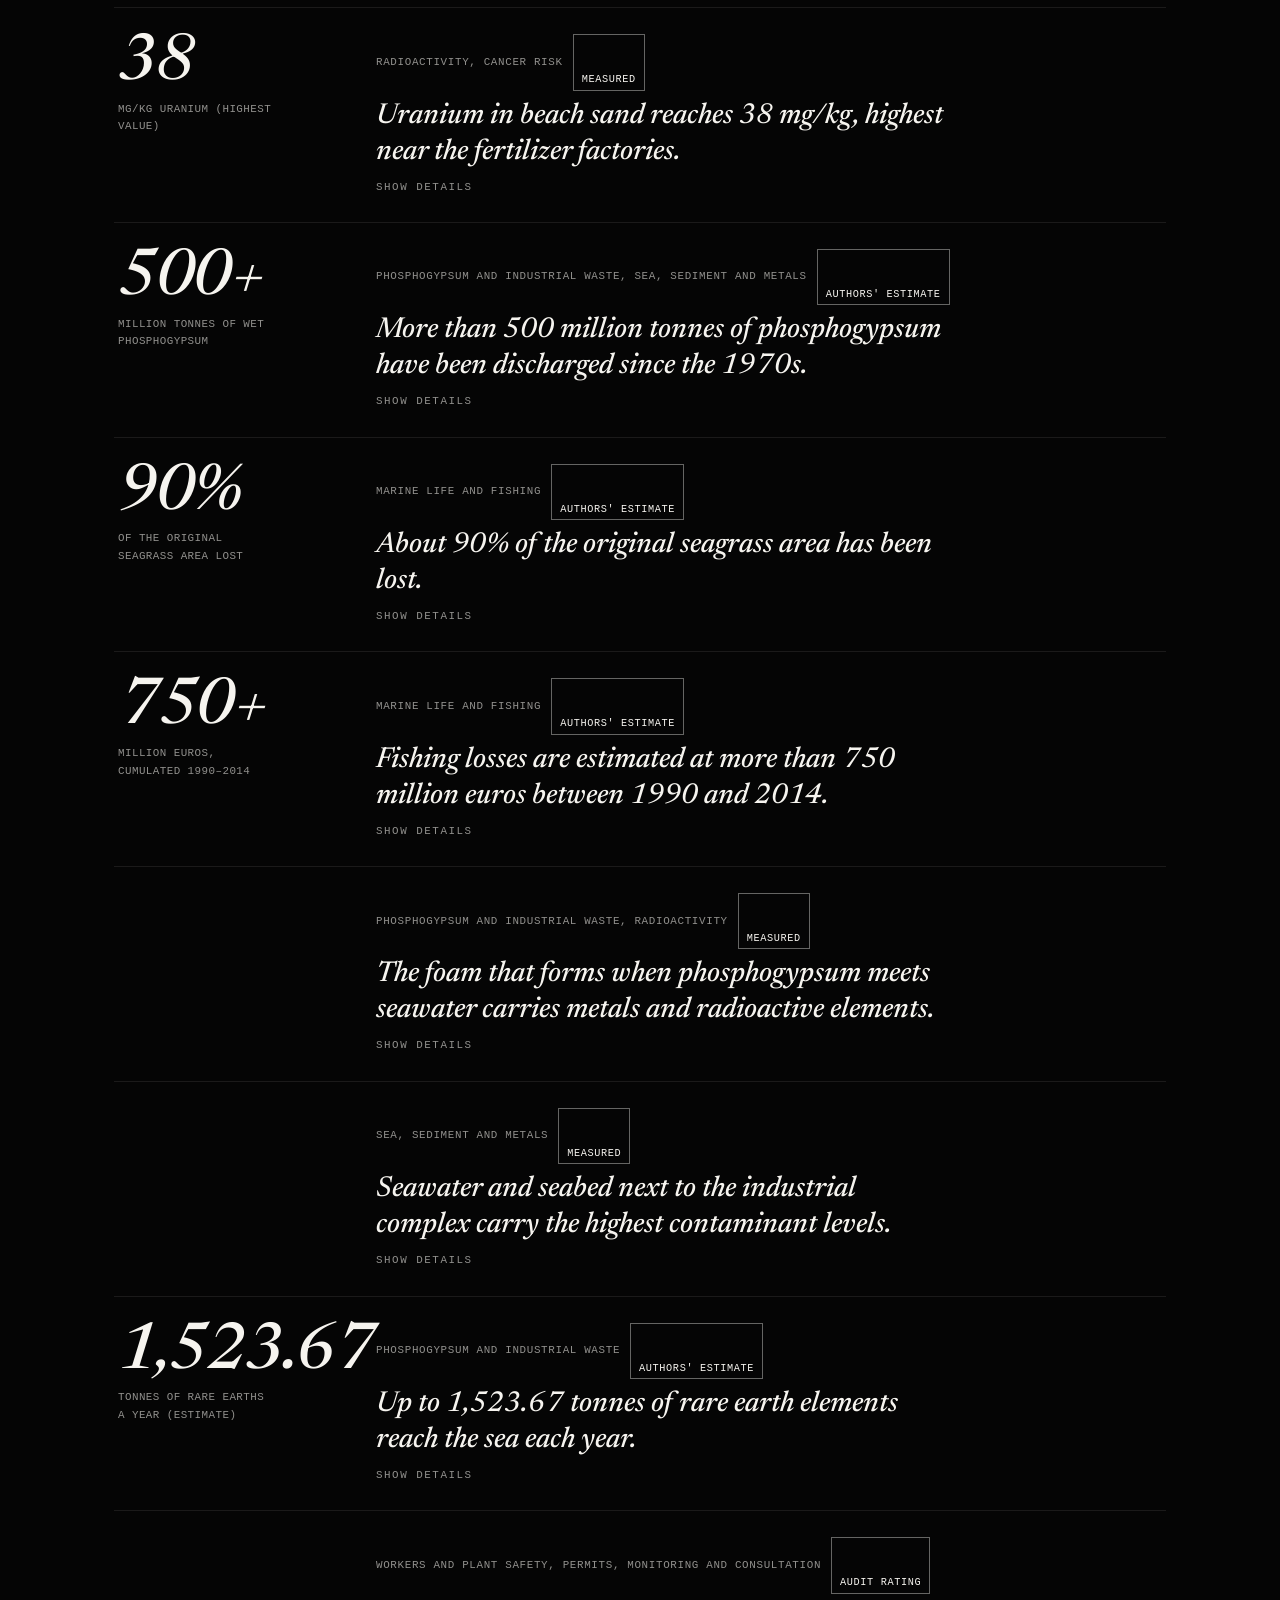
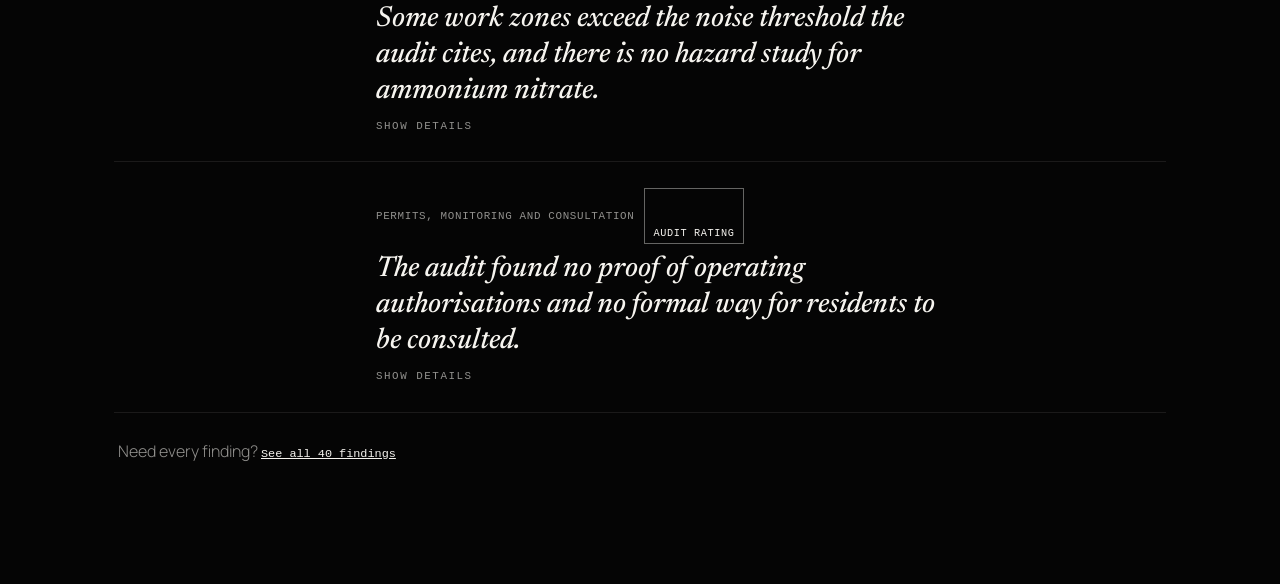
==== commit 1d290dc6: "Add files via upload" ====
--- a/evidence/index.html
+++ b/evidence/index.html
@@ -3,42 +3,88 @@
 <head>
 <meta charset="utf-8">
 <meta name="viewport" content="width=device-width,initial-scale=1,viewport-fit=cover">
-<meta name="color-scheme" content="light dark">
+<meta name="color-scheme" content="dark">
 <title>The Evidence — Stories from Gabès</title>
 <meta name="description" content="Documented environmental evidence about Gabès: scientific studies, laboratory analyses, audits, official reports and legislation, each traced to its source.">
-<link rel="preload" href="fonts/atkinson-hyperlegible-next-latin-400-normal.woff2" as="font" type="font/woff2" crossorigin>
-<link rel="preload" href="fonts/source-serif-4-latin-wght-normal.woff2" as="font" type="font/woff2" crossorigin>
+<link rel="preload" href="../fonts/newsreader-latin-opsz-italic.woff2" as="font" type="font/woff2" crossorigin>
 <link rel="stylesheet" href="evidence.css">
 <script src="transition.js"></script>
 </head>
 <body>
-<a class="skip" href="#main" id="skip">Skip to content</a>
+<a class="skip" href="#main">Skip to content</a>
 
-<!-- GLOBAL NAVIGATION: the only navigation system on the page.
-     Left: way back to the photo gallery. Middle: the three destinations. Right: search of the whole archive. -->
 <header class="top">
-  <div class="bar">
-    <a class="back" href="../"><span aria-hidden="true">←</span> Stories from Gabès</a>
-    <a class="wordmark" href="#" id="wordmark">The Evidence</a>
-    <nav class="mainnav" aria-label="The Evidence">
-      <a href="#" data-nav="overview">Overview</a>
-      <a href="#explore" data-nav="explore">Explore evidence</a>
-      <a href="#sources" data-nav="sources">Sources</a>
-    </nav>
-    <form class="hsearch" role="search" id="searchForm">
-      <label class="vh" for="q">Search all findings and sources</label>
-      <input id="q" type="search" placeholder="Search a chemical, report or institution" autocomplete="off" spellcheck="false" enterkeyhint="search" disabled>
-      <button type="submit" class="vh">Search</button>
-    </form>
-  </div>
+  <a class="brand" href="../">Stories from Gabès</a>
+  <a class="back" href="../">← Back to gallery</a>
 </header>
 
-<main id="main" class="ev" tabindex="-1">
-  <div id="devbanner" class="note" hidden></div>
+<main id="main" class="ev">
+  <div id="devbanner" class="note" hidden>Development build — this archive currently contains placeholder content that is not real evidence.</div>
   <div id="status" aria-live="polite"></div>
 
-  <!-- All views are drawn into this one container by evidence.js -->
-  <div id="view" hidden></div>
+  <!-- LIST VIEW -->
+  <div id="listView">
+    <section class="intro">
+      <p class="kicker">Stories from Gabès</p>
+      <h1>The Evidence</h1>
+      <p class="lede">The environmental crisis in Gabès is documented in scientific analyses, institutional reports, and legal records. This archive brings those findings together, making the evidence easier to understand and tracing every claim back to its source.</p>
+      <p class="stats" id="stats"></p>
+      <details class="how">
+        <summary>How findings are labeled and what the badges mean</summary>
+        <ul>
+          <li><b>Stated in the source</b> — the document says this explicitly.</li>
+          <li><b>Summary of the source</b> — a faithful paraphrase.</li>
+          <li><b>Calculated from source data</b> — arithmetic on reported values, with inputs and method shown.</li>
+          <li><b>Interpretation</b> — explanation or context added here, not stated by the source.</li>
+        </ul>
+        <p class="how-h">What the badges mean</p>
+        <ul>
+          <li><b>Measured</b> — values measured in samples or observations.</li>
+          <li><b>Authors' estimate</b> — a figure the authors calculated or modelled, such as a total or an economic loss.</li>
+          <li><b>Risk estimate</b> — a calculated possible risk to people. It is not a count of cases.</li>
+          <li><b>Audit rating</b> — how the audit rated an item against a regulation or safeguard. It is not a court ruling.</li>
+          <li><b>Reported by residents</b> — what residents told the auditors. It is not medically confirmed.</li>
+          <li><b>From a press article</b> — what a newspaper article says. It is not independently checked here.</li>
+          <li><b>Stated limitation</b> — a limit the authors themselves state.</li>
+        </ul>
+      </details>
+    </section>
+
+    <div id="app" hidden>
+      <section class="search" aria-label="Search and filters">
+        <label class="vh" for="q">Search the evidence</label>
+        <input id="q" type="search" placeholder="Search a chemical, report, institution, or phrase…" autocomplete="off" spellcheck="false">
+        <div class="filters">
+          <div id="subjects" class="chips" role="group" aria-label="Subject"></div>
+          <details class="morefilters">
+            <summary>More filters</summary>
+            <div class="selects">
+              <label class="vh" for="type">Source type</label>
+              <select id="type"></select>
+              <label class="vh" for="year">Year</label>
+              <select id="year"></select>
+            </div>
+          </details>
+        </div>
+      </section>
+
+      <section class="results" aria-label="Results">
+        <div class="tabs">
+          <button type="button" class="tab" id="tabKey" data-view="key" aria-pressed="true">Key results</button>
+          <button type="button" class="tab" id="tabFindings" data-view="findings" aria-pressed="false">All evidence</button>
+          <button type="button" class="tab" id="tabSources" data-view="sources" aria-pressed="false">Source library</button>
+        </div>
+        <p class="keynote" id="keynote" hidden>The main points in plain words. Open any card to see what it does not show and which sources back it.</p>
+        <p class="count" id="count" role="status"></p>
+        <div id="results"></div>
+      </section>
+    </div>
+  </div>
+
+  <!-- DETAIL VIEW (finding or source) -->
+  <div id="detailView" hidden>
+    <article id="detail"></article>
+  </div>
 </main>
 
 <noscript><p class="note" style="margin:2rem">The Evidence archive needs JavaScript to search and display findings.</p></noscript>
--- a/evidence/evidence.css
+++ b/evidence/evidence.css
@@ -1,274 +1,203 @@
-/* The Evidence — Stories from Gabès.
-   A research-archive look: light, high contrast, readable first. Dark mode follows the visitor's device setting.
-   Fonts are self-hosted in ./fonts (both are open-licence: SIL OFL 1.1).
-
-   TYPE SYSTEM (one place to change it)
-     Headlines, big numbers ... Source Serif 4 (serif)      --display
-     Everything else .......... Atkinson Hyperlegible Next  --text   (designed for legibility)
-   Sizes: page title 2–2.75rem · finding headline 1.8–2.6rem · section heading 1.5rem · card headline 1.3rem
-          introduction 1.2rem · body 1.0625rem · metadata and citations 0.9rem (never smaller than 0.875rem) */
-
-@font-face{font-family:'Atkinson Hyperlegible Next';font-style:normal;font-weight:400;font-display:swap;src:url(fonts/atkinson-hyperlegible-next-latin-400-normal.woff2) format('woff2');unicode-range:U+0000-00FF,U+0131,U+0152-0153,U+02BB-02BC,U+02C6,U+02DA,U+02DC,U+2000-206F,U+20AC,U+2122,U+2191,U+2193,U+2212,U+2215,U+FEFF,U+FFFD}
-@font-face{font-family:'Atkinson Hyperlegible Next';font-style:normal;font-weight:600;font-display:swap;src:url(fonts/atkinson-hyperlegible-next-latin-600-normal.woff2) format('woff2');unicode-range:U+0000-00FF,U+0131,U+0152-0153,U+02BB-02BC,U+02C6,U+02DA,U+02DC,U+2000-206F,U+20AC,U+2122,U+2191,U+2193,U+2212,U+2215,U+FEFF,U+FFFD}
-@font-face{font-family:'Atkinson Hyperlegible Next';font-style:normal;font-weight:700;font-display:swap;src:url(fonts/atkinson-hyperlegible-next-latin-700-normal.woff2) format('woff2');unicode-range:U+0000-00FF,U+0131,U+0152-0153,U+02BB-02BC,U+02C6,U+02DA,U+02DC,U+2000-206F,U+20AC,U+2122,U+2191,U+2193,U+2212,U+2215,U+FEFF,U+FFFD}
-@font-face{font-family:'Atkinson Hyperlegible Next';font-style:italic;font-weight:400;font-display:swap;src:url(fonts/atkinson-hyperlegible-next-latin-400-italic.woff2) format('woff2');unicode-range:U+0000-00FF,U+0131,U+0152-0153,U+02BB-02BC,U+02C6,U+02DA,U+02DC,U+2000-206F,U+20AC,U+2122,U+2191,U+2193,U+2212,U+2215,U+FEFF,U+FFFD}
-@font-face{font-family:'Atkinson Hyperlegible Next';font-style:normal;font-weight:400;font-display:swap;src:url(fonts/atkinson-hyperlegible-next-latin-ext-400-normal.woff2) format('woff2');unicode-range:U+0100-02BA,U+02BD-02C5,U+02C7-02CC,U+02CE-02D7,U+02DD-02FF,U+1E00-1EFF,U+2020,U+20A0-20AB,U+20AD-20C0,U+2113,U+2C60-2C7F,U+A720-A7FF}
-@font-face{font-family:'Atkinson Hyperlegible Next';font-style:normal;font-weight:700;font-display:swap;src:url(fonts/atkinson-hyperlegible-next-latin-ext-700-normal.woff2) format('woff2');unicode-range:U+0100-02BA,U+02BD-02C5,U+02C7-02CC,U+02CE-02D7,U+02DD-02FF,U+1E00-1EFF,U+2020,U+20A0-20AB,U+20AD-20C0,U+2113,U+2C60-2C7F,U+A720-A7FF}
-@font-face{font-family:'Source Serif 4';font-style:normal;font-weight:200 900;font-display:swap;src:url(fonts/source-serif-4-latin-wght-normal.woff2) format('woff2');unicode-range:U+0000-00FF,U+0131,U+0152-0153,U+02BB-02BC,U+02C6,U+02DA,U+02DC,U+2000-206F,U+20AC,U+2122,U+2191,U+2193,U+2212,U+2215,U+FEFF,U+FFFD}
-@font-face{font-family:'Source Serif 4';font-style:normal;font-weight:200 900;font-display:swap;src:url(fonts/source-serif-4-latin-ext-wght-normal.woff2) format('woff2');unicode-range:U+0100-02BA,U+02BD-02C5,U+02C7-02CC,U+02CE-02D7,U+02DD-02FF,U+1E00-1EFF,U+2020,U+20A0-20AB,U+20AD-20C0,U+2113,U+2C60-2C7F,U+A720-A7FF}
+/* The Evidence — Stories from Gabès. Fonts are the site's own self-hosted files in ../fonts/ */
+@font-face{font-family:'Newsreader';font-style:normal;font-weight:200 800;font-display:swap;src:url(../fonts/newsreader-latin-opsz-normal.woff2) format('woff2');unicode-range:U+0000-00FF,U+0131,U+0152-0153,U+02BB-02BC,U+02C6,U+02DA,U+02DC,U+0304,U+0308,U+0329,U+2000-206F,U+20AC,U+2122,U+2191,U+2193,U+2212,U+2215,U+FEFF,U+FFFD}
+@font-face{font-family:'Newsreader';font-style:normal;font-weight:200 800;font-display:swap;src:url(../fonts/newsreader-latin-ext-opsz-normal.woff2) format('woff2');unicode-range:U+0100-02BA,U+02BD-02C5,U+02C7-02CC,U+02CE-02D7,U+02DD-02FF,U+0304,U+0308,U+0329,U+1D00-1DBF,U+1E00-1E9F,U+1EF2-1EFF,U+2020,U+20A0-20AB,U+20AD-20C0,U+2113,U+2C60-2C7F,U+A720-A7FF}
+@font-face{font-family:'Newsreader';font-style:italic;font-weight:200 800;font-display:swap;src:url(../fonts/newsreader-latin-opsz-italic.woff2) format('woff2');unicode-range:U+0000-00FF,U+0131,U+0152-0153,U+02BB-02BC,U+02C6,U+02DA,U+02DC,U+0304,U+0308,U+0329,U+2000-206F,U+20AC,U+2122,U+2191,U+2193,U+2212,U+2215,U+FEFF,U+FFFD}
+@font-face{font-family:'Newsreader';font-style:italic;font-weight:200 800;font-display:swap;src:url(../fonts/newsreader-latin-ext-opsz-italic.woff2) format('woff2');unicode-range:U+0100-02BA,U+02BD-02C5,U+02C7-02CC,U+02CE-02D7,U+02DD-02FF,U+0304,U+0308,U+0329,U+1D00-1DBF,U+1E00-1E9F,U+1EF2-1EFF,U+2020,U+20A0-20AB,U+20AD-20C0,U+2113,U+2C60-2C7F,U+A720-A7FF}
+@font-face{font-family:'Manrope';font-style:normal;font-weight:200 800;font-display:swap;src:url(../fonts/manrope-latin-wght-normal.woff2) format('woff2');unicode-range:U+0000-00FF,U+0131,U+0152-0153,U+02BB-02BC,U+02C6,U+02DA,U+02DC,U+0304,U+0308,U+0329,U+2000-206F,U+20AC,U+2122,U+2191,U+2193,U+2212,U+2215,U+FEFF,U+FFFD}
+@font-face{font-family:'Manrope';font-style:normal;font-weight:200 800;font-display:swap;src:url(../fonts/manrope-latin-ext-wght-normal.woff2) format('woff2');unicode-range:U+0100-02BA,U+02BD-02C5,U+02C7-02CC,U+02CE-02D7,U+02DD-02FF,U+0304,U+0308,U+0329,U+1D00-1DBF,U+1E00-1E9F,U+1EF2-1EFF,U+2020,U+20A0-20AB,U+20AD-20C0,U+2113,U+2C60-2C7F,U+A720-A7FF}
 
 :root{
-  --bg:#f6f4ee; --surface:#ffffff; --surface-2:#eeebe2;
-  --ink:#15191d; --muted:#48505a; --line:#d6d1c4; --line-strong:#85817a;
-  --accent:#0b5873; --accent-ink:#ffffff; --accent-soft:#e1eff4; --accent-line:#8fbccb;
-  --warn-bg:#fdf1d6; --warn-ink:#5f3d00; --warn-line:#d9a63c;
-  --focus:#1a5fd4;
-  --k-stated-bg:#e3f1e8;--k-stated:#17502f;
-  --k-summary-bg:#e4edf9;--k-summary:#1b447a;
-  --k-calculation-bg:#eee7f8;--k-calculation:#51307f;
-  --k-interpretation-bg:#fbebd0;--k-interpretation:#5f3d00;
-  --k-allegation-bg:#fbe3e0;--k-allegation:#8a1c14;
-  --display:'Source Serif 4',Georgia,'Times New Roman',serif;
-  --text:'Atkinson Hyperlegible Next',system-ui,-apple-system,'Segoe UI',Roboto,sans-serif;
-  --pad:clamp(18px,4vw,48px);
-  --shadow:0 1px 2px rgba(20,25,30,.06),0 4px 14px rgba(20,25,30,.06);
-  color-scheme:light;
-}
-@media (prefers-color-scheme:dark){
-  :root{
-    --bg:#0f1316; --surface:#171c20; --surface-2:#1d2328;
-    --ink:#ecebe6; --muted:#adb5bc; --line:#2b3238; --line-strong:#76808a;
-    --accent:#7ccbe3; --accent-ink:#06222c; --accent-soft:#16303a; --accent-line:#2f6577;
-    --warn-bg:#392c0f; --warn-ink:#f3d391; --warn-line:#8a6a22;
-    --focus:#8ab4ff;
-    --k-stated-bg:#1b3a2a;--k-stated:#abddc2;
-    --k-summary-bg:#1b2f4d;--k-summary:#b5cff3;
-    --k-calculation-bg:#2c2140;--k-calculation:#d5c3f3;
-    --k-interpretation-bg:#392c0f;--k-interpretation:#f3d391;
-    --k-allegation-bg:#431f1b;--k-allegation:#f6bab3;
-    --shadow:0 1px 2px rgba(0,0,0,.4);
-    color-scheme:dark;
-  }
-}
-
+  --ink:#050505; --white:#f6f4ef; --dim:#f6f4ef94; --dim-2:#f6f4ef5c; --line:#f6f4ef29; --line-soft:#f6f4ef17;
+  --display:'Newsreader',Georgia,serif; --body:'Manrope',system-ui,sans-serif;
+  --mono:ui-monospace,'SFMono-Regular',Menlo,Consolas,monospace;
+  --pad:clamp(22px,5vw,88px);
+}
 *{box-sizing:border-box}
-html{background:var(--bg);-webkit-text-size-adjust:100%}
-body{margin:0;background:var(--bg);color:var(--ink);font-family:var(--text);font-size:1.0625rem;font-weight:400;line-height:1.65;-webkit-font-smoothing:antialiased;text-rendering:optimizeLegibility}
-a{color:var(--accent)}
+html{color-scheme:dark;background:var(--ink)}
+body{margin:0;background:var(--ink);color:var(--white);font-family:var(--body);font-weight:300;line-height:1.6;-webkit-font-smoothing:antialiased}
+a{color:inherit}
 button,input,select{font:inherit;color:inherit}
-button{cursor:pointer;-webkit-tap-highlight-color:transparent}
-:focus-visible{outline:3px solid var(--focus);outline-offset:2px;border-radius:4px}
-::selection{background:var(--accent);color:var(--accent-ink)}
-h1,h2,h3{margin:0}
+button{background:none;border:0;cursor:pointer;-webkit-tap-highlight-color:transparent}
+:focus-visible{outline:2px solid var(--white);outline-offset:3px}
+::selection{background:var(--white);color:var(--ink)}
 .vh{position:absolute;width:1px;height:1px;overflow:hidden;clip:rect(0 0 0 0);white-space:nowrap}
-.skip{position:absolute;left:-999px;top:8px;background:var(--accent);color:var(--accent-ink);padding:10px 16px;z-index:100;border-radius:6px;font-weight:600}
+.skip{position:absolute;left:-999px;top:8px;background:var(--white);color:var(--ink);padding:8px 14px;z-index:10}
 .skip:focus{left:8px}
-.meta{font-size:.9rem;color:var(--muted)}
-
-/* ============ GLOBAL NAVIGATION ============
-   One bar. Row 1: back to the photo gallery. Row 2: the chapter name, its three pages, and search. */
-.top{background:var(--surface);border-bottom:1px solid var(--line);position:relative;z-index:20}
-.bar{max-width:1180px;margin:0 auto;padding:0 var(--pad) 12px;display:grid;gap:10px 18px;align-items:center;
-  grid-template-columns:1fr;grid-template-areas:"back" "mark" "nav" "search"}
-.back{grid-area:back;justify-self:start;font-size:.9rem;font-weight:600;color:var(--muted);text-decoration:none;padding:calc(10px + env(safe-area-inset-top,0px)) 0 2px}
-.back:hover{color:var(--ink);text-decoration:underline}
-.wordmark{grid-area:mark;justify-self:start;font-family:var(--display);font-weight:700;font-size:1.6rem;line-height:1.1;color:var(--ink);text-decoration:none;letter-spacing:-.01em}
-.mainnav{grid-area:nav;display:grid;grid-template-columns:repeat(3,1fr);gap:4px;border-top:1px solid var(--line);border-bottom:1px solid var(--line);margin:0 calc(var(--pad) * -1);padding:0 var(--pad)}
-.mainnav a{display:block;text-align:center;padding:12px 6px;font-weight:600;font-size:1rem;color:var(--ink);text-decoration:none;border-bottom:4px solid transparent;margin-bottom:-1px}
-.mainnav a:hover{background:var(--surface-2)}
-.mainnav a[aria-current=page]{color:var(--accent);border-bottom-color:var(--accent)}
-.hsearch{grid-area:search;margin:0}
-#q{width:100%;height:46px;padding:0 16px;background:var(--surface);border:2px solid var(--line-strong);border-radius:10px;font-size:1rem;color:var(--ink)}
-#q::placeholder{color:var(--muted);opacity:1}
-#q:focus{outline:none;border-color:var(--focus);box-shadow:0 0 0 3px color-mix(in srgb,var(--focus) 30%,transparent)}
-#q:disabled{opacity:.6}
-
+
+/* chrome */
+.top{display:flex;justify-content:space-between;align-items:center;gap:16px;padding:calc(18px + env(safe-area-inset-top,0px)) var(--pad) 0}
+.brand{font-family:var(--display);font-style:italic;font-weight:500;font-size:.95rem;text-decoration:none;color:var(--white)}
+.back,.back-link{font-weight:500;font-size:.68rem;letter-spacing:.22em;text-transform:uppercase;color:var(--dim);text-decoration:none;padding:8px 0;border-bottom:1px solid transparent}
+.back:hover,.back-link:hover{color:var(--white);border-color:var(--white)}
+.ev{max-width:1180px;margin:0 auto;padding:clamp(40px,8vh,90px) var(--pad) calc(120px + env(safe-area-inset-bottom,0px))}
+.note{border:1px dashed var(--dim);padding:10px 16px;margin:0 0 28px;font-family:var(--mono);font-size:.72rem;color:var(--dim)}
+
+/* intro */
+.kicker{font-weight:500;font-size:.68rem;letter-spacing:.3em;text-transform:uppercase;color:var(--dim);margin:0 0 22px}
+h1{font-family:var(--display);font-style:italic;font-weight:500;font-size:clamp(3rem,9vw,6.6rem);line-height:1;letter-spacing:-.025em;margin:0 0 26px}
+.lede{font-size:clamp(1.05rem,1.5vw,1.32rem);line-height:1.62;color:#f6f4efc7;max-width:58ch;margin:0 0 22px}
+.stats{font-family:var(--mono);font-size:.74rem;color:var(--dim);margin:0 0 18px}
+.how{max-width:62ch;margin:0 0 8px;font-size:.9rem;color:var(--dim)}
+.how summary{cursor:pointer;font-weight:500;font-size:.68rem;letter-spacing:.2em;text-transform:uppercase;padding:6px 0}
+.how ul{margin:10px 0 0;padding-left:18px}.how li{margin:4px 0}.how b{color:var(--white);font-weight:500}
+
+/* search + filters */
+.search{margin:clamp(36px,6vh,64px) 0 0;padding-top:clamp(24px,4vh,40px);border-top:1px solid var(--line)}
+#q{width:100%;background:transparent;border:0;border-bottom:1px solid var(--line);padding:14px 0;font-family:var(--display);font-style:italic;font-size:clamp(1.4rem,3vw,2.2rem);outline:none;border-radius:0}
+#q::placeholder{color:var(--dim-2)}
+#q:focus{border-color:var(--white)}
+.filters{display:flex;flex-wrap:wrap;gap:16px 28px;justify-content:space-between;align-items:center;margin-top:20px}
+.chips{display:flex;flex-wrap:wrap;gap:8px}
+.chip{padding:8px 14px;border:1px solid var(--line);border-radius:999px;font-weight:500;font-size:.66rem;letter-spacing:.14em;text-transform:uppercase;color:var(--dim)}
+.chip:hover{color:var(--white)}
+.chip[aria-pressed=true]{background:var(--white);color:var(--ink);border-color:var(--white)}
+.selects{display:flex;gap:10px;flex-wrap:wrap}
+select{background:var(--ink);border:1px solid var(--line);padding:8px 12px;font-size:.82rem;border-radius:2px;color:var(--white)}
+
+/* featured */
+.featured{margin-top:clamp(44px,8vh,90px)}
+.label{font-weight:500;font-size:.68rem;letter-spacing:.3em;text-transform:uppercase;color:var(--dim);margin:0 0 6px}
+.feat{display:grid;gap:18px 40px;padding:clamp(28px,5vh,52px) 0;border-top:1px solid var(--line-soft);position:relative}
+.feat:first-of-type{border-top:1px solid var(--line)}
+@media(min-width:820px){.feat.hasnum{grid-template-columns:minmax(0,5fr) minmax(0,7fr);align-items:end}}
+.feat .n{font-family:var(--display);font-style:italic;font-weight:500;font-size:clamp(3.6rem,10vw,7.4rem);line-height:.9;letter-spacing:-.03em;font-variant-numeric:tabular-nums}
+.feat .u{font-family:var(--display);font-style:italic;font-size:clamp(1rem,2vw,1.5rem);color:var(--dim);margin-left:.35em}
+.feat h3{font-family:var(--display);font-style:italic;font-weight:500;font-size:clamp(1.35rem,2.4vw,1.9rem);line-height:1.25;margin:0 0 10px;max-width:30ch}
+.feat p{margin:0 0 10px;max-width:52ch}
+.tagline{font-family:var(--mono);font-size:.68rem;letter-spacing:.08em;text-transform:uppercase;color:var(--dim)}
+.srcline{font-family:var(--mono);font-size:.72rem;color:var(--dim);overflow-wrap:anywhere}
+.stretch::after{content:"";position:absolute;inset:0}
+
+/* results */
+.results{margin-top:clamp(44px,8vh,90px)}
+.tabs{display:flex;gap:26px;border-bottom:1px solid var(--line)}
+.tab{padding:10px 0;font-weight:500;font-size:.72rem;letter-spacing:.2em;text-transform:uppercase;color:var(--dim);border-bottom:2px solid transparent;margin-bottom:-1px}
+.tab[aria-pressed=true]{color:var(--white);border-color:var(--white)}
+.count{font-family:var(--mono);font-size:.74rem;color:var(--dim);margin:16px 0 4px;display:flex;gap:16px;flex-wrap:wrap;align-items:center;min-height:1.6em}
+.linkbtn{font-family:var(--mono);font-size:.74rem;color:var(--white);text-decoration:underline;padding:0}
+.row{position:relative;display:grid;gap:8px 28px;padding:24px 4px;border-top:1px solid var(--line-soft)}
+.row:hover{background:#f6f4ef06}
+@media(min-width:820px){.row{grid-template-columns:150px minmax(0,1fr) 150px}}
+.row-meta{font-family:var(--mono);font-size:.68rem;letter-spacing:.06em;text-transform:uppercase;color:var(--dim);display:flex;flex-direction:column;gap:2px}
+.row h3{font-family:var(--display);font-style:italic;font-weight:500;font-size:clamp(1.12rem,1.7vw,1.35rem);line-height:1.3;margin:0 0 6px}
+.row h3 a{text-decoration:none}
+.row-sum{margin:0 0 8px;font-size:.93rem;color:#f6f4efb8;max-width:66ch}
+.row-val{text-align:left}
+@media(min-width:820px){.row-val{text-align:right}}
+.row-val .v{font-family:var(--display);font-style:italic;font-weight:500;font-size:1.9rem;line-height:1;font-variant-numeric:tabular-nums}
+.row-val .u{display:block;font-family:var(--mono);font-size:.68rem;color:var(--dim);margin-top:4px}
+.tag,.ph{display:inline-block;font-family:var(--mono);font-size:.64rem;letter-spacing:.06em;text-transform:uppercase;padding:2px 8px;border:1px solid var(--line);color:var(--dim);margin:0 6px 4px 0}
+.ph{border-style:dashed;color:var(--white)}
+.more{padding:30px 0;display:flex;gap:18px;align-items:center;flex-wrap:wrap;border-top:1px solid var(--line-soft)}
+.btn{border:1px solid var(--line);padding:10px 18px;font-weight:500;font-size:.7rem;letter-spacing:.16em;text-transform:uppercase}
+.btn:hover{border-color:var(--white)}
+.state{padding:40px 0;color:var(--dim)}
+.state h2{font-family:var(--display);font-style:italic;font-weight:500;color:var(--white);font-size:1.5rem;margin:0 0 8px}
+.state p{margin:0 0 12px;max-width:52ch}
+
+/* detail */
+.d-head{margin:26px 0 30px}
+.d-head h1{font-size:clamp(2rem,5vw,3.6rem);line-height:1.08;max-width:22ch;margin:0 0 18px}
+.d-head h1:focus{outline:none}
+.d-big{margin:0 0 8px;font-family:var(--display);font-style:italic;font-weight:500;line-height:.95;letter-spacing:-.03em}
+.d-big .n{font-size:clamp(3.8rem,11vw,7.6rem);font-variant-numeric:tabular-nums}
+.d-big .u{font-size:clamp(1.1rem,2.4vw,1.8rem);color:var(--dim);margin-left:.3em}
+.block{margin:0;padding:28px 0;border-top:1px solid var(--line-soft);max-width:78ch}
+.block h2{font-weight:500;font-size:.68rem;letter-spacing:.26em;text-transform:uppercase;color:var(--dim);margin:0 0 14px}
+.block p{margin:0 0 12px}
+blockquote{margin:14px 0;padding:6px 0 6px 22px;border-left:1px solid var(--white);font-family:var(--display);font-style:italic;font-size:clamp(1.1rem,1.8vw,1.4rem);line-height:1.45}
+blockquote cite{display:block;margin-top:8px;font-family:var(--mono);font-style:normal;font-size:.7rem;color:var(--dim)}
+dl.kv{display:grid;grid-template-columns:minmax(120px,190px) 1fr;gap:8px 20px;margin:0;font-size:.92rem}
+dl.kv dt{color:var(--dim);font-family:var(--mono);font-size:.72rem;letter-spacing:.04em;padding-top:2px}
+dl.kv dd{margin:0;overflow-wrap:anywhere}
+.na{color:var(--dim);font-style:italic}
+.small{font-size:.85rem;color:var(--dim)}
+.bars{margin:18px 0 6px}
+.bar{margin:0 0 14px}
+.bar-top{display:flex;justify-content:space-between;gap:16px;font-family:var(--mono);font-size:.72rem;color:var(--dim);margin-bottom:6px}
+.bar-top b{color:var(--white);font-weight:500}
+.track{height:6px;background:var(--line-soft)}
+.fill{height:100%;background:var(--white)}
+.fill.lim{background:var(--dim)}
+figcaption{font-family:var(--mono);font-size:.68rem;color:var(--dim)}
+figure{margin:0}
+.links{display:flex;gap:22px;flex-wrap:wrap;margin:14px 0}
+.links a{font-weight:500;font-size:.7rem;letter-spacing:.18em;text-transform:uppercase;text-decoration:none;border-bottom:1px solid #f6f4ef66;padding:8px 0}
+.links a:hover{border-color:var(--white)}
+.cite{font-family:var(--mono);font-size:.74rem;color:var(--dim);overflow-wrap:anywhere;user-select:all;margin:10px 0}
+.rel{list-style:none;margin:0;padding:0}
+.rel li{padding:10px 0;border-top:1px solid var(--line-soft)}
+.rel a{font-family:var(--display);font-style:italic;font-size:1.1rem}
+@media(max-width:560px){dl.kv{grid-template-columns:1fr;gap:2px}dl.kv dd{margin-bottom:10px}}
+
+/* key results (expand in place) */
+.keynote{margin:22px 0 4px;color:var(--dim);max-width:62ch}
+.krs{margin-top:8px}
+.kr{border-top:1px solid var(--line-soft)}
+.kr:last-child{border-bottom:1px solid var(--line-soft)}
+.kr summary{list-style:none;cursor:pointer;display:grid;gap:10px 28px;padding:26px 4px;align-items:start}
+.kr summary::-webkit-details-marker{display:none}
+.kr summary:hover{background:#f6f4ef06}
+.kr summary:focus-visible{outline:2px solid var(--white);outline-offset:2px}
+@media(min-width:820px){.kr summary{grid-template-columns:230px minmax(0,1fr)}}
+.kr-fig{display:flex;flex-direction:column;gap:6px;min-height:1px}
+.kr-fig b{font-family:var(--display);font-style:italic;font-weight:500;font-size:clamp(2.6rem,6vw,4rem);line-height:.95;letter-spacing:-.02em;font-variant-numeric:tabular-nums}
+.kr-fig small{font-family:var(--mono);font-size:.68rem;letter-spacing:.04em;text-transform:uppercase;color:var(--dim);max-width:24ch}
+@media(max-width:819px){.kr-fig.none{display:none}}
+.kr-main{display:flex;flex-direction:column;gap:8px}
+.kr-meta{font-family:var(--mono);font-size:.68rem;letter-spacing:.06em;text-transform:uppercase;color:var(--dim);display:flex;flex-wrap:wrap;align-items:center;gap:4px 10px}
+.kr-meta .tag{margin:0}
+.kr-head{font-family:var(--display);font-style:italic;font-weight:500;font-size:clamp(1.3rem,2.3vw,1.8rem);line-height:1.25;max-width:34ch}
+.kr-open{font-family:var(--mono);font-size:.68rem;letter-spacing:.14em;text-transform:uppercase;color:var(--dim)}
+.kr-open .c{display:none}
+.kr details[open] .kr-open .c{display:inline}
+.kr details[open] .kr-open .o{display:none}
+.kr-body{padding:0 4px 30px;display:grid;gap:12px}
+@media(min-width:820px){.kr-body{margin-left:258px}}
+.kr-body p{margin:0;max-width:62ch}
+.kr-not{border-left:2px solid var(--line);padding-left:14px;color:#f6f4efcc}
+.kr-back{font-family:var(--mono);font-size:.7rem;letter-spacing:.04em;text-transform:uppercase;color:var(--dim)}
+.kr-list{list-style:none;margin:4px 0 0;padding:0;display:grid;gap:12px}
+.kr-list li{display:grid;gap:2px;max-width:66ch}
+.kr-list .srcline{margin:0}
+.keyfoot{margin:26px 4px 0;color:var(--dim)}
+.tag.ev{color:var(--white);border-color:#f6f4ef66}
+/* compact all-evidence table */
+.thead,.trow{display:none}
 @media(min-width:900px){
-  .top{position:sticky;top:0}
-  .bar{grid-template-columns:auto 1fr minmax(240px,360px);grid-template-areas:"back back back" "mark nav search";padding-bottom:0;gap:0 28px}
-  .back{padding-bottom:0}
-  .wordmark{padding:6px 0 10px}
-  .mainnav{display:flex;gap:2px;border:0;margin:0;padding:0;align-self:end}
-  .mainnav a{padding:14px 16px 12px;border-radius:8px 8px 0 0;margin-bottom:0}
-  .hsearch{align-self:center;padding-bottom:10px}
-}
-
-/* ============ PAGE ============ */
-.ev{max-width:1180px;margin:0 auto;padding:clamp(24px,4vw,44px) var(--pad) calc(96px + env(safe-area-inset-bottom,0px));outline:none}
-.note{border:1px dashed var(--warn-line);background:var(--warn-bg);color:var(--warn-ink);padding:10px 16px;margin:0 0 24px;font-size:.9rem;border-radius:8px}
-.page-head{margin:0 0 28px;max-width:70ch}
-.page-head h1{font-family:var(--display);font-weight:700;font-size:clamp(2rem,4.5vw,2.75rem);line-height:1.15;letter-spacing:-.015em}
-.page-head h1:focus,.f-head h1:focus{outline:none}
-.lede{font-size:1.2rem;line-height:1.6;color:var(--ink);margin:14px 0 0;max-width:62ch}
-.hero{max-width:none;padding:8px 0 12px}
-.hero h1{font-size:clamp(2.4rem,6.5vw,3.8rem);line-height:1.05}
-.hero .lede{font-size:clamp(1.15rem,2vw,1.35rem);max-width:60ch}
-.cta{display:flex;flex-wrap:wrap;gap:12px;margin:26px 0 14px}
-
-/* buttons: rectangles with a visible edge, so they never read as text */
-.btn{display:inline-flex;align-items:center;justify-content:center;min-height:46px;padding:10px 20px;border:2px solid var(--ink);border-radius:8px;background:var(--surface);color:var(--ink);font-weight:600;font-size:1rem;text-decoration:none;text-align:center}
-.btn:hover{background:var(--surface-2)}
-.btn.primary{background:var(--accent);border-color:var(--accent);color:var(--accent-ink)}
-.btn.primary:hover{filter:brightness(1.12)}
-.linkbtn{background:none;border:0;padding:6px 4px;color:var(--accent);font-weight:600;text-decoration:underline;font-size:.95rem}
-
-/* ============ OVERVIEW ============ */
-.band{margin:clamp(36px,6vw,64px) 0 0}
-.band h2,.block h2{font-family:var(--display);font-weight:650;font-size:1.5rem;line-height:1.25;margin:0 0 16px}
-.subject-grid{list-style:none;margin:0;padding:0;display:grid;grid-template-columns:repeat(auto-fill,minmax(210px,1fr));gap:12px}
-.subject-grid a{display:block;height:100%;padding:16px 18px;background:var(--surface);border:1px solid var(--line);border-radius:10px;text-decoration:none;color:var(--ink)}
-.subject-grid a:hover{border-color:var(--accent);box-shadow:var(--shadow)}
-.sg-name{display:block;font-family:var(--display);font-weight:650;font-size:1.2rem;line-height:1.3}
-.sg-n{display:block;font-size:.95rem;color:var(--muted);margin-top:2px}
-.prose{max-width:66ch;margin:0 0 14px;line-height:1.7}
-.legend{display:grid;grid-template-columns:max-content 1fr;gap:12px 20px;align-items:baseline;margin:20px 0 0;max-width:820px}
-.legend dt{margin:0}.legend dd{margin:0}
-@media(max-width:620px){.legend{grid-template-columns:1fr;gap:2px}.legend dd{margin-bottom:12px}}
-
-/* ============ SUBJECT NAVIGATION + FILTERS ============ */
-.controls{background:var(--surface-2);border:1px solid var(--line);border-radius:12px;padding:18px clamp(14px,2.5vw,22px) 16px;margin:0 0 26px}
-.ctl-title{margin:0 0 8px;font-weight:700;font-size:.95rem}
-.subject-tabs{list-style:none;margin:0;padding:0;display:none;flex-wrap:wrap;gap:8px}
-.subject-tabs a{display:inline-flex;align-items:baseline;gap:8px;padding:8px 14px;border:1.5px solid var(--line-strong);border-radius:999px;background:var(--surface);color:var(--ink);font-weight:600;font-size:.98rem;text-decoration:none;min-height:42px;align-items:center}
-.subject-tabs a:hover{border-color:var(--ink)}
-.subject-tabs a[aria-current]{background:var(--accent);border-color:var(--accent);color:var(--accent-ink)}
-.st-n{font-weight:400;font-size:.9rem;opacity:.85}
-.subject-select{display:block}
-.subject-select label,.field label{display:block;font-weight:700;font-size:.95rem;margin:0 0 6px}
-.ctl-title{display:none}
-select{width:100%;min-height:46px;padding:8px 36px 8px 12px;background-color:var(--surface);border:1.5px solid var(--line-strong);border-radius:8px;font-size:1rem;color:var(--ink)}
-.filters{display:grid;grid-template-columns:1fr;gap:12px;margin-top:14px}
-.active{display:flex;flex-wrap:wrap;gap:8px;align-items:center;margin-top:14px;padding-top:14px;border-top:1px solid var(--line)}
-.chip{display:inline-flex;align-items:center;gap:4px;padding:6px 12px;min-height:36px;background:var(--accent-soft);border:1px solid var(--accent-line);border-radius:8px;font-size:.95rem;color:var(--ink)}
-.chip:hover{border-color:var(--accent)}
-.chip-k{font-weight:700}.chip-x{font-weight:700;color:var(--accent)}
-@media(min-width:620px){.filters{grid-template-columns:repeat(3,minmax(0,1fr))}}
-@media(min-width:860px){
-  .ctl-title{display:block}
-  .subject-tabs{display:flex}
-  .subject-select{display:none}
-  .controls{padding-top:16px}
-  .filters{max-width:760px}
-}
-
-/* ============ RESULTS ============ */
-.count{margin:0 0 6px;font-weight:700;font-size:1.1rem}
-.cross{margin:0 0 16px;font-size:.98rem;color:var(--muted)}
-.cross a{font-weight:600}
-.cards{display:grid;gap:14px;margin-top:14px}
-.card{position:relative;display:grid;gap:14px 24px;padding:20px clamp(16px,2.5vw,26px);background:var(--surface);border:1px solid var(--line);border-radius:12px}
-.card:hover{border-color:var(--accent);box-shadow:var(--shadow)}
-.card:focus-within{outline:3px solid var(--focus);outline-offset:2px}
-@media(min-width:760px){.card.has-result,.card:has(.card-result){grid-template-columns:minmax(0,1fr) 200px}}
-.card-top,.f-meta{display:flex;flex-wrap:wrap;align-items:center;gap:6px 12px;margin:0 0 8px}
-.subject{font-weight:700;font-size:.8rem;letter-spacing:.07em;text-transform:uppercase;color:var(--accent)}
-.card-title{font-family:var(--display);font-weight:650;font-size:1.3rem;line-height:1.3;letter-spacing:-.005em}
-.card-title a{color:var(--ink);text-decoration:none}
-.card:hover .card-title a{text-decoration:underline;text-decoration-thickness:2px;text-underline-offset:3px}
-.stretch::after{content:"";position:absolute;inset:0;border-radius:12px}
-.stretch:focus-visible{outline:none}
-.card-text{margin:8px 0 0;max-width:68ch;display:-webkit-box;-webkit-line-clamp:4;-webkit-box-orient:vertical;overflow:hidden}
-.card-src{margin:10px 0 0;font-size:.9rem;color:var(--muted);display:flex;flex-direction:column;gap:1px;overflow-wrap:anywhere}
-.src-title{font-weight:600;color:var(--ink)}
-.card-result{align-self:start;display:flex;flex-direction:column;gap:2px;padding:12px 14px;background:var(--accent-soft);border:1px solid var(--accent-line);border-radius:10px}
-.cr-label{font-size:.85rem;font-weight:700;color:var(--muted)}
-.cr-value{font-family:var(--display);font-weight:700;font-size:1.8rem;line-height:1.1;font-variant-numeric:lining-nums tabular-nums;overflow-wrap:anywhere}
-.cr-value .u{font-family:var(--text);font-weight:600;font-size:.95rem;color:var(--muted)}
-.cr-what{font-size:.9rem;color:var(--muted)}
-@media(max-width:759px){.card-result{flex-direction:row;flex-wrap:wrap;align-items:baseline;gap:2px 10px}}
-.more{display:flex;align-items:center;flex-wrap:wrap;gap:16px;padding:22px 0 0}
-.state{padding:32px 0;color:var(--muted)}
-.state h1,.state h2{font-family:var(--display);font-weight:650;color:var(--ink);font-size:1.6rem;margin:0 0 10px}
-.state p{margin:0 0 14px;max-width:56ch}
-
-/* statement-type labels: always text, colour only reinforces it */
-.kind{display:inline-block;padding:3px 10px;border-radius:6px;font-weight:700;font-size:.82rem;line-height:1.4;white-space:nowrap}
-.kind-stated{background:var(--k-stated-bg);color:var(--k-stated)}
-.kind-summary{background:var(--k-summary-bg);color:var(--k-summary)}
-.kind-calculation{background:var(--k-calculation-bg);color:var(--k-calculation)}
-.kind-interpretation{background:var(--k-interpretation-bg);color:var(--k-interpretation)}
-.kind-allegation{background:var(--k-allegation-bg);color:var(--k-allegation)}
-.ph{display:inline-block;margin:10px 0 0;padding:3px 10px;border:1.5px dashed var(--warn-line);background:var(--warn-bg);color:var(--warn-ink);border-radius:6px;font-weight:600;font-size:.85rem}
-
-/* ============ FINDING / SOURCE PAGE ============ */
-.detail{max-width:1120px;margin:0 auto}
-.back-results{display:inline-flex;align-items:center;min-height:44px;padding:8px 16px;margin:0 0 22px;background:var(--surface);border:2px solid var(--ink);border-radius:8px;color:var(--ink);font-weight:600;text-decoration:none}
-.back-results:hover{background:var(--surface-2)}
-.f-layout{display:grid;gap:26px;align-items:start}
-.f-main{min-width:0}
-.f-head{margin:0 0 24px}
-.f-head h1{font-family:var(--display);font-weight:700;font-size:clamp(1.8rem,4.2vw,2.6rem);line-height:1.18;letter-spacing:-.015em;max-width:30ch}
-.intro{font-size:1.22rem;line-height:1.6;margin:18px 0 0;max-width:62ch}
-.f-kind{margin:18px 0 0;font-size:.95rem;color:var(--muted);max-width:68ch}
-.f-kind .kind{margin-right:6px}
-
-.key{background:var(--surface);border:1px solid var(--line);border-left:6px solid var(--accent);border-radius:12px;padding:22px clamp(18px,3vw,30px);margin:0 0 28px;box-shadow:var(--shadow)}
-.key h2{font-family:var(--text);font-weight:700;font-size:.9rem;letter-spacing:.07em;text-transform:uppercase;color:var(--accent);margin:0 0 10px}
-.big{margin:0 0 14px;line-height:1.05}
-.big .n{font-family:var(--display);font-weight:700;font-size:clamp(2.8rem,8vw,4.4rem);letter-spacing:-.02em;font-variant-numeric:lining-nums tabular-nums;overflow-wrap:anywhere}
-.big .u{font-weight:600;font-size:clamp(1.1rem,2.4vw,1.5rem);color:var(--muted)}
-.conclusion{font-size:1.15rem;margin:12px 0 0;max-width:62ch}
-blockquote{margin:6px 0;padding:4px 0 4px 20px;border-left:4px solid var(--accent-line);font-family:var(--display);font-size:1.2rem;line-height:1.55;max-width:62ch}
-blockquote cite{display:block;margin-top:8px;font-family:var(--text);font-style:normal;font-size:.9rem;color:var(--muted)}
-
-.block{margin:0 0 30px;max-width:72ch}
-.block p{margin:0 0 12px}
-.block .prose{max-width:66ch}
-.small{font-size:.92rem;color:var(--muted)}
-.na{color:var(--muted);font-style:italic}
-.warn,.caution{margin:14px 0;padding:12px 16px;background:var(--warn-bg);color:var(--warn-ink);border-left:5px solid var(--warn-line);border-radius:6px;font-size:.98rem}
-dl.kv{display:grid;grid-template-columns:minmax(120px,170px) minmax(0,1fr);gap:8px 18px;margin:12px 0 0;font-size:1rem}
-dl.kv dt{color:var(--muted);font-weight:600;font-size:.95rem}
-dl.kv dd{margin:0;overflow-wrap:anywhere}
-.key dl.kv{border-top:1px solid var(--line);padding-top:14px}
-@media(max-width:560px){dl.kv{grid-template-columns:1fr;gap:0}dl.kv dd{margin-bottom:10px}}
-
-.bars{margin:6px 0 10px}
-.cbar{margin:0 0 16px}
-.cbar-top{display:flex;justify-content:space-between;gap:16px;font-size:.98rem;margin-bottom:6px}
-.cbar-top b{font-weight:700;font-variant-numeric:tabular-nums}
-.track{height:12px;background:var(--surface-2);border:1px solid var(--line);border-radius:6px;overflow:hidden}
-.fill{height:100%;background:var(--accent)}
-.fill.lim{background:var(--line-strong)}
-figure{margin:0}
-figcaption{font-size:.9rem;color:var(--muted)}
-
-details.tech,details.cite-box{background:var(--surface);border:1px solid var(--line);border-radius:10px;margin:0 0 28px;max-width:72ch}
-details>summary{cursor:pointer;padding:14px 18px;font-weight:700;list-style:none;display:flex;align-items:center;gap:10px;border-radius:10px}
-details>summary::-webkit-details-marker{display:none}
-details>summary::before{content:"+";display:inline-grid;place-items:center;width:22px;height:22px;border:1.5px solid var(--ink);border-radius:5px;font-weight:700;line-height:1;flex:none}
-details[open]>summary::before{content:"–"}
-details>summary:hover{background:var(--surface-2)}
-.tech-body{padding:2px 18px 18px;border-top:1px solid var(--line)}
-.tech-body h3{font-family:var(--display);font-weight:650;font-size:1.15rem;margin:16px 0 0}
-.rel{list-style:none;margin:0;padding:0}
-.rel li{padding:12px 0;border-top:1px solid var(--line);display:flex;flex-direction:column;gap:2px}
-.rel a{font-family:var(--display);font-weight:600;font-size:1.1rem}
-
-/* source and verification: the answer to "where can I check this?" */
-.source-panel{background:var(--surface);border:2px solid var(--accent);border-radius:12px;padding:20px clamp(16px,2.5vw,24px)}
-.source-panel h2{font-family:var(--text);font-weight:700;font-size:.9rem;letter-spacing:.07em;text-transform:uppercase;color:var(--accent);margin:0 0 10px}
-.sp-title{margin:0 0 4px;font-family:var(--display);font-weight:650;font-size:1.2rem;line-height:1.35}
-.sp-title a{color:var(--ink)}
-.source-panel dl.kv{grid-template-columns:1fr;gap:0 0;font-size:.98rem}
-.source-panel dl.kv dt{margin-top:10px;font-size:.88rem}
-.links{display:grid;gap:10px;margin:18px 0 12px}
-.source-panel details.cite-box{margin:14px 0 0;max-width:none;border-color:var(--line)}
-.cite{font-size:.92rem;color:var(--muted);overflow-wrap:anywhere;user-select:all;margin:12px 18px}
-.cite-box .btn{margin:0 18px 18px}
-
-@media(min-width:960px){
-  .f-layout{grid-template-columns:minmax(0,1fr) 340px;gap:52px}
-  .source-panel{position:sticky;top:132px}
-}
-/* narrow screens: introduction, key result, then the source, then the rest — so the source is never buried */
-@media(max-width:959px){
-  .f-layout{display:flex;flex-direction:column}
-  .f-main{display:contents}
-  .f-head{order:1;margin:0}
-  .key{order:2;margin:0}
-  .source-panel{order:3}
-  .f-main>*:not(.f-head):not(.key){order:4;margin-bottom:0;max-width:none}
-}
-
-@media(prefers-reduced-motion:reduce){*{transition:none!important;animation:none!important;scroll-behavior:auto!important}}
+  .thead,.trow{display:grid;grid-template-columns:minmax(0,1fr) 170px 210px 160px;gap:20px;align-items:start}
+  .thead{padding:14px 4px;border-bottom:1px solid var(--line);font-family:var(--mono);font-size:.64rem;letter-spacing:.16em;text-transform:uppercase;color:var(--dim)}
+}
+.trow{position:relative;padding:14px 4px;border-top:1px solid var(--line-soft)}
+.trow:hover{background:#f6f4ef06}
+.trow h3{font-family:var(--display);font-style:italic;font-weight:500;font-size:1.08rem;line-height:1.3;margin:0}
+.trow h3 a{text-decoration:none}
+.trow .tc{font-family:var(--mono);font-size:.68rem;letter-spacing:.04em;text-transform:uppercase;color:var(--dim)}
+.trow .tag{margin:0}
+@media(max-width:899px){
+  .trow{display:grid;gap:6px;padding:16px 4px}
+  .trow .tc{display:inline}
+}
+
+/* tighter top of page so key results appear sooner */
+.ev{padding-top:clamp(24px,4vh,48px)}
+h1{font-size:clamp(2.6rem,7vw,5rem);margin-bottom:18px}
+.kicker{margin-bottom:14px}
+.lede{margin-bottom:14px}
+.stats{margin-bottom:10px}
+.search{margin-top:clamp(20px,3vh,32px);padding-top:clamp(14px,2vh,22px)}
+#q{padding:8px 0}
+.filters{margin-top:14px}
+.how-h{font-family:var(--mono);font-size:.66rem;letter-spacing:.16em;text-transform:uppercase;color:var(--dim);margin:16px 0 0}
+.morefilters{width:100%}
+.morefilters summary{cursor:pointer;font-weight:500;font-size:.66rem;letter-spacing:.18em;text-transform:uppercase;color:var(--dim);padding:6px 0}
+.morefilters .selects{margin-top:8px}
+.tabs{margin-top:8px}
+.keynote{margin-top:14px}
+@media(max-width:819px){
+  .chips{flex-wrap:nowrap;overflow-x:auto;scrollbar-width:none;padding-bottom:6px;margin-right:calc(var(--pad) * -1);padding-right:var(--pad)}
+  .chips::-webkit-scrollbar{display:none}
+  .chip{white-space:nowrap;flex:0 0 auto}
+  .tabs{gap:18px;overflow-x:auto}
+  .tab{white-space:nowrap}
+}
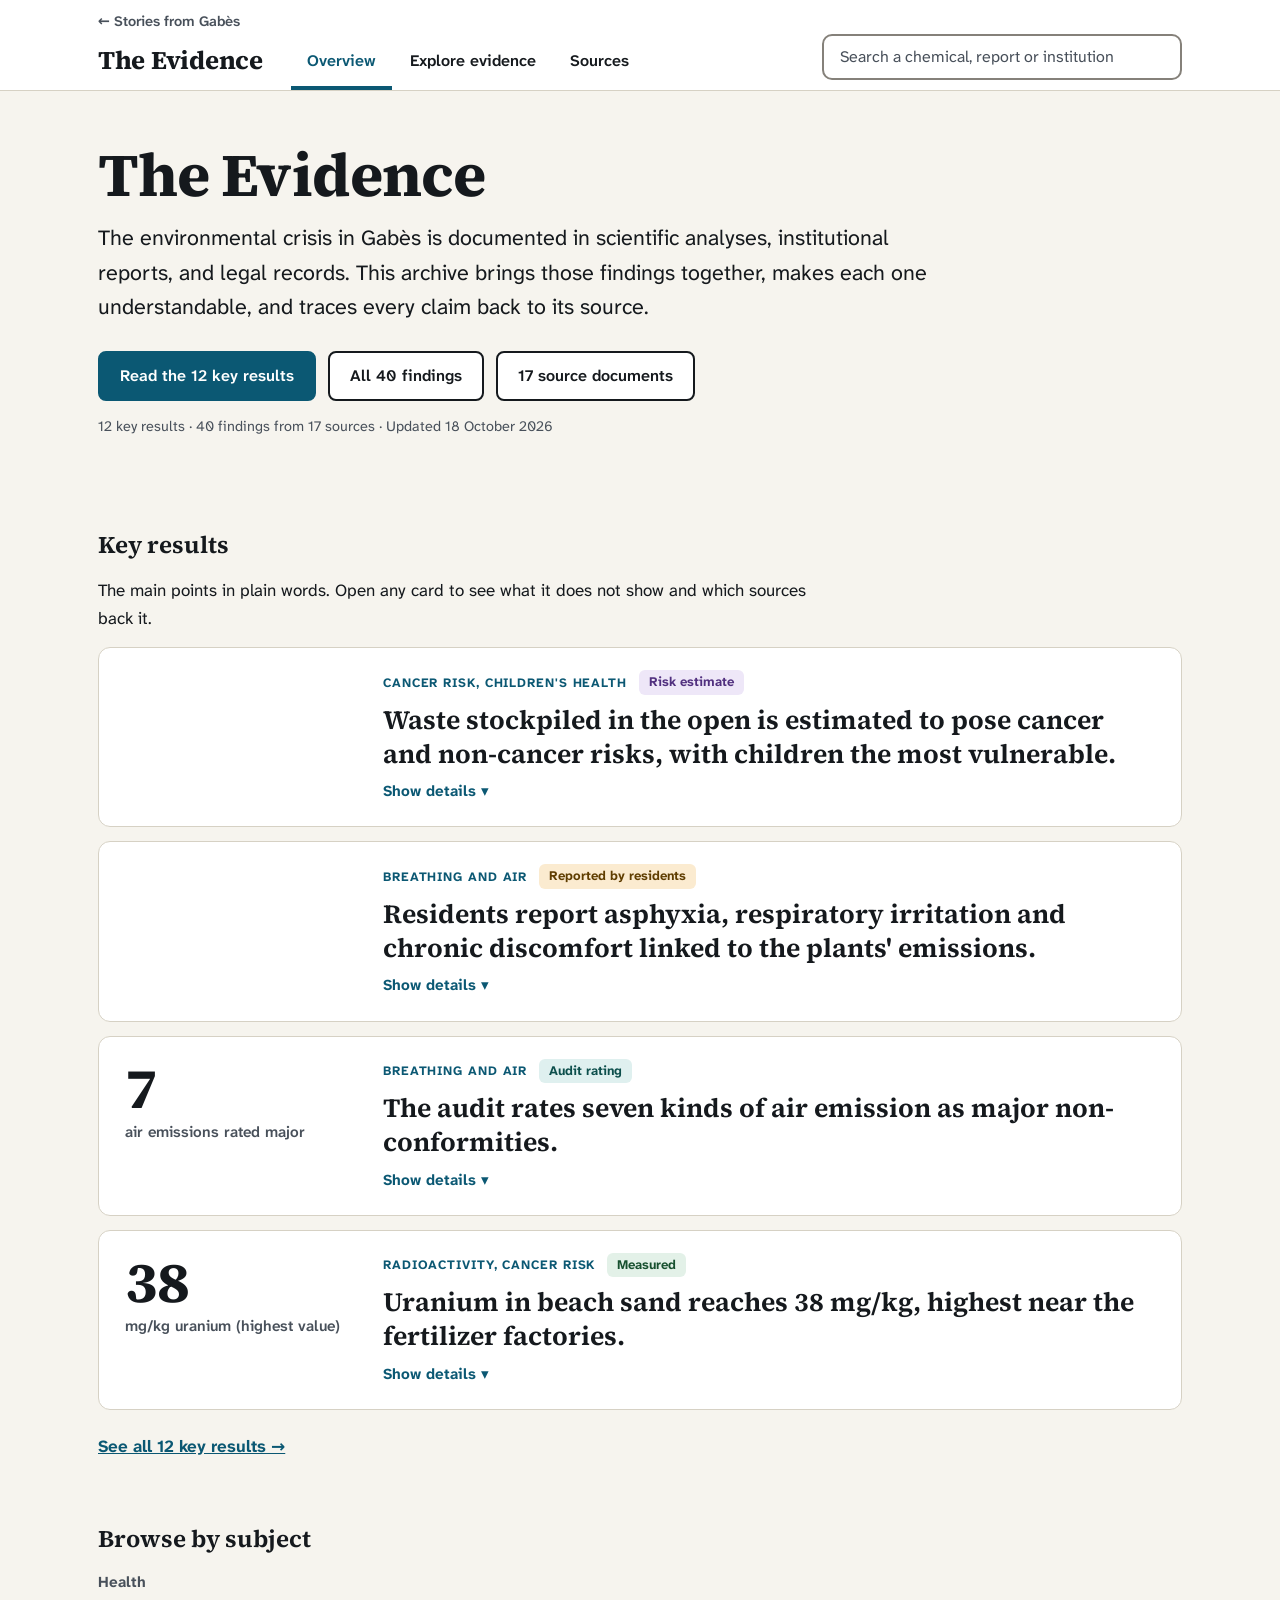
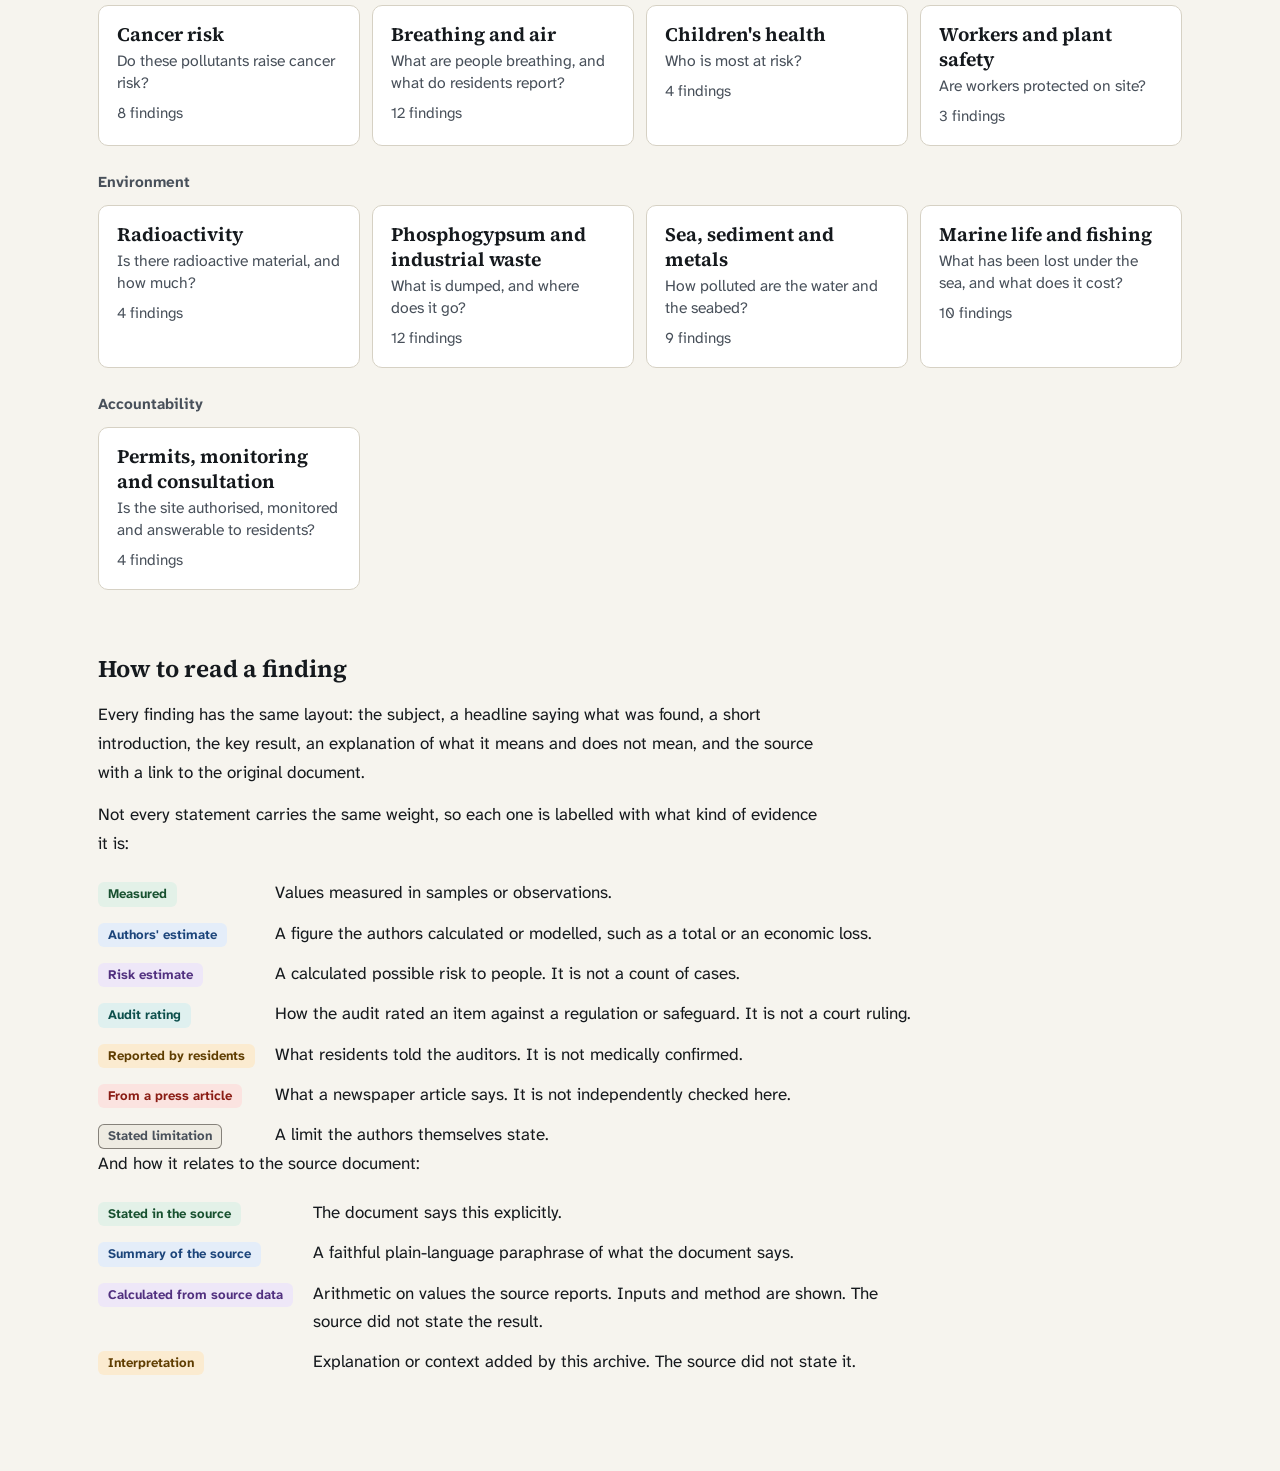
==== commit 18621646: "Add files via upload" ====
--- a/evidence/index.html
+++ b/evidence/index.html
@@ -3,88 +3,42 @@
 <head>
 <meta charset="utf-8">
 <meta name="viewport" content="width=device-width,initial-scale=1,viewport-fit=cover">
-<meta name="color-scheme" content="dark">
+<meta name="color-scheme" content="light dark">
 <title>The Evidence — Stories from Gabès</title>
 <meta name="description" content="Documented environmental evidence about Gabès: scientific studies, laboratory analyses, audits, official reports and legislation, each traced to its source.">
-<link rel="preload" href="../fonts/newsreader-latin-opsz-italic.woff2" as="font" type="font/woff2" crossorigin>
+<link rel="preload" href="fonts/atkinson-hyperlegible-next-latin-400-normal.woff2" as="font" type="font/woff2" crossorigin>
+<link rel="preload" href="fonts/source-serif-4-latin-wght-normal.woff2" as="font" type="font/woff2" crossorigin>
 <link rel="stylesheet" href="evidence.css">
 <script src="transition.js"></script>
 </head>
 <body>
-<a class="skip" href="#main">Skip to content</a>
+<a class="skip" href="#main" id="skip">Skip to content</a>
 
+<!-- GLOBAL NAVIGATION: the only navigation system on the page.
+     Left: way back to the photo gallery. Middle: the three destinations. Right: search of the whole archive. -->
 <header class="top">
-  <a class="brand" href="../">Stories from Gabès</a>
-  <a class="back" href="../">← Back to gallery</a>
+  <div class="bar">
+    <a class="back" href="../"><span aria-hidden="true">←</span> Stories from Gabès</a>
+    <a class="wordmark" href="#" id="wordmark">The Evidence</a>
+    <nav class="mainnav" aria-label="The Evidence">
+      <a href="#" data-nav="overview">Overview</a>
+      <a href="#explore" data-nav="explore">Explore evidence</a>
+      <a href="#sources" data-nav="sources">Sources</a>
+    </nav>
+    <form class="hsearch" role="search" id="searchForm">
+      <label class="vh" for="q">Search all findings and sources</label>
+      <input id="q" type="search" placeholder="Search a chemical, report or institution" autocomplete="off" spellcheck="false" enterkeyhint="search" disabled>
+      <button type="submit" class="vh">Search</button>
+    </form>
+  </div>
 </header>
 
-<main id="main" class="ev">
-  <div id="devbanner" class="note" hidden>Development build — this archive currently contains placeholder content that is not real evidence.</div>
+<main id="main" class="ev" tabindex="-1">
+  <div id="devbanner" class="note" hidden></div>
   <div id="status" aria-live="polite"></div>
 
-  <!-- LIST VIEW -->
-  <div id="listView">
-    <section class="intro">
-      <p class="kicker">Stories from Gabès</p>
-      <h1>The Evidence</h1>
-      <p class="lede">The environmental crisis in Gabès is documented in scientific analyses, institutional reports, and legal records. This archive brings those findings together, making the evidence easier to understand and tracing every claim back to its source.</p>
-      <p class="stats" id="stats"></p>
-      <details class="how">
-        <summary>How findings are labeled and what the badges mean</summary>
-        <ul>
-          <li><b>Stated in the source</b> — the document says this explicitly.</li>
-          <li><b>Summary of the source</b> — a faithful paraphrase.</li>
-          <li><b>Calculated from source data</b> — arithmetic on reported values, with inputs and method shown.</li>
-          <li><b>Interpretation</b> — explanation or context added here, not stated by the source.</li>
-        </ul>
-        <p class="how-h">What the badges mean</p>
-        <ul>
-          <li><b>Measured</b> — values measured in samples or observations.</li>
-          <li><b>Authors' estimate</b> — a figure the authors calculated or modelled, such as a total or an economic loss.</li>
-          <li><b>Risk estimate</b> — a calculated possible risk to people. It is not a count of cases.</li>
-          <li><b>Audit rating</b> — how the audit rated an item against a regulation or safeguard. It is not a court ruling.</li>
-          <li><b>Reported by residents</b> — what residents told the auditors. It is not medically confirmed.</li>
-          <li><b>From a press article</b> — what a newspaper article says. It is not independently checked here.</li>
-          <li><b>Stated limitation</b> — a limit the authors themselves state.</li>
-        </ul>
-      </details>
-    </section>
-
-    <div id="app" hidden>
-      <section class="search" aria-label="Search and filters">
-        <label class="vh" for="q">Search the evidence</label>
-        <input id="q" type="search" placeholder="Search a chemical, report, institution, or phrase…" autocomplete="off" spellcheck="false">
-        <div class="filters">
-          <div id="subjects" class="chips" role="group" aria-label="Subject"></div>
-          <details class="morefilters">
-            <summary>More filters</summary>
-            <div class="selects">
-              <label class="vh" for="type">Source type</label>
-              <select id="type"></select>
-              <label class="vh" for="year">Year</label>
-              <select id="year"></select>
-            </div>
-          </details>
-        </div>
-      </section>
-
-      <section class="results" aria-label="Results">
-        <div class="tabs">
-          <button type="button" class="tab" id="tabKey" data-view="key" aria-pressed="true">Key results</button>
-          <button type="button" class="tab" id="tabFindings" data-view="findings" aria-pressed="false">All evidence</button>
-          <button type="button" class="tab" id="tabSources" data-view="sources" aria-pressed="false">Source library</button>
-        </div>
-        <p class="keynote" id="keynote" hidden>The main points in plain words. Open any card to see what it does not show and which sources back it.</p>
-        <p class="count" id="count" role="status"></p>
-        <div id="results"></div>
-      </section>
-    </div>
-  </div>
-
-  <!-- DETAIL VIEW (finding or source) -->
-  <div id="detailView" hidden>
-    <article id="detail"></article>
-  </div>
+  <!-- All views are drawn into this one container by evidence.js -->
+  <div id="view" hidden></div>
 </main>
 
 <noscript><p class="note" style="margin:2rem">The Evidence archive needs JavaScript to search and display findings.</p></noscript>
--- a/evidence/evidence.css
+++ b/evidence/evidence.css
@@ -1,203 +1,369 @@
-/* The Evidence — Stories from Gabès. Fonts are the site's own self-hosted files in ../fonts/ */
-@font-face{font-family:'Newsreader';font-style:normal;font-weight:200 800;font-display:swap;src:url(../fonts/newsreader-latin-opsz-normal.woff2) format('woff2');unicode-range:U+0000-00FF,U+0131,U+0152-0153,U+02BB-02BC,U+02C6,U+02DA,U+02DC,U+0304,U+0308,U+0329,U+2000-206F,U+20AC,U+2122,U+2191,U+2193,U+2212,U+2215,U+FEFF,U+FFFD}
-@font-face{font-family:'Newsreader';font-style:normal;font-weight:200 800;font-display:swap;src:url(../fonts/newsreader-latin-ext-opsz-normal.woff2) format('woff2');unicode-range:U+0100-02BA,U+02BD-02C5,U+02C7-02CC,U+02CE-02D7,U+02DD-02FF,U+0304,U+0308,U+0329,U+1D00-1DBF,U+1E00-1E9F,U+1EF2-1EFF,U+2020,U+20A0-20AB,U+20AD-20C0,U+2113,U+2C60-2C7F,U+A720-A7FF}
-@font-face{font-family:'Newsreader';font-style:italic;font-weight:200 800;font-display:swap;src:url(../fonts/newsreader-latin-opsz-italic.woff2) format('woff2');unicode-range:U+0000-00FF,U+0131,U+0152-0153,U+02BB-02BC,U+02C6,U+02DA,U+02DC,U+0304,U+0308,U+0329,U+2000-206F,U+20AC,U+2122,U+2191,U+2193,U+2212,U+2215,U+FEFF,U+FFFD}
-@font-face{font-family:'Newsreader';font-style:italic;font-weight:200 800;font-display:swap;src:url(../fonts/newsreader-latin-ext-opsz-italic.woff2) format('woff2');unicode-range:U+0100-02BA,U+02BD-02C5,U+02C7-02CC,U+02CE-02D7,U+02DD-02FF,U+0304,U+0308,U+0329,U+1D00-1DBF,U+1E00-1E9F,U+1EF2-1EFF,U+2020,U+20A0-20AB,U+20AD-20C0,U+2113,U+2C60-2C7F,U+A720-A7FF}
-@font-face{font-family:'Manrope';font-style:normal;font-weight:200 800;font-display:swap;src:url(../fonts/manrope-latin-wght-normal.woff2) format('woff2');unicode-range:U+0000-00FF,U+0131,U+0152-0153,U+02BB-02BC,U+02C6,U+02DA,U+02DC,U+0304,U+0308,U+0329,U+2000-206F,U+20AC,U+2122,U+2191,U+2193,U+2212,U+2215,U+FEFF,U+FFFD}
-@font-face{font-family:'Manrope';font-style:normal;font-weight:200 800;font-display:swap;src:url(../fonts/manrope-latin-ext-wght-normal.woff2) format('woff2');unicode-range:U+0100-02BA,U+02BD-02C5,U+02C7-02CC,U+02CE-02D7,U+02DD-02FF,U+0304,U+0308,U+0329,U+1D00-1DBF,U+1E00-1E9F,U+1EF2-1EFF,U+2020,U+20A0-20AB,U+20AD-20C0,U+2113,U+2C60-2C7F,U+A720-A7FF}
+/* The Evidence — Stories from Gabès.
+   A research-archive look: light, high contrast, readable first. Dark mode follows the visitor's device setting.
+   Fonts are self-hosted in ./fonts (both are open-licence: SIL OFL 1.1).
+
+   TYPE SYSTEM (one place to change it)
+     Headlines, big numbers ... Source Serif 4 (serif)      --display
+     Everything else .......... Atkinson Hyperlegible Next  --text   (designed for legibility)
+   Sizes: page title 2–2.75rem · finding headline 1.8–2.6rem · section heading 1.5rem · card headline 1.3rem
+          introduction 1.2rem · body 1.0625rem · metadata and citations 0.9rem (never smaller than 0.875rem) */
+
+@font-face{font-family:'Atkinson Hyperlegible Next';font-style:normal;font-weight:400;font-display:swap;src:url(fonts/atkinson-hyperlegible-next-latin-400-normal.woff2) format('woff2');unicode-range:U+0000-00FF,U+0131,U+0152-0153,U+02BB-02BC,U+02C6,U+02DA,U+02DC,U+2000-206F,U+20AC,U+2122,U+2191,U+2193,U+2212,U+2215,U+FEFF,U+FFFD}
+@font-face{font-family:'Atkinson Hyperlegible Next';font-style:normal;font-weight:600;font-display:swap;src:url(fonts/atkinson-hyperlegible-next-latin-600-normal.woff2) format('woff2');unicode-range:U+0000-00FF,U+0131,U+0152-0153,U+02BB-02BC,U+02C6,U+02DA,U+02DC,U+2000-206F,U+20AC,U+2122,U+2191,U+2193,U+2212,U+2215,U+FEFF,U+FFFD}
+@font-face{font-family:'Atkinson Hyperlegible Next';font-style:normal;font-weight:700;font-display:swap;src:url(fonts/atkinson-hyperlegible-next-latin-700-normal.woff2) format('woff2');unicode-range:U+0000-00FF,U+0131,U+0152-0153,U+02BB-02BC,U+02C6,U+02DA,U+02DC,U+2000-206F,U+20AC,U+2122,U+2191,U+2193,U+2212,U+2215,U+FEFF,U+FFFD}
+@font-face{font-family:'Atkinson Hyperlegible Next';font-style:italic;font-weight:400;font-display:swap;src:url(fonts/atkinson-hyperlegible-next-latin-400-italic.woff2) format('woff2');unicode-range:U+0000-00FF,U+0131,U+0152-0153,U+02BB-02BC,U+02C6,U+02DA,U+02DC,U+2000-206F,U+20AC,U+2122,U+2191,U+2193,U+2212,U+2215,U+FEFF,U+FFFD}
+@font-face{font-family:'Atkinson Hyperlegible Next';font-style:normal;font-weight:400;font-display:swap;src:url(fonts/atkinson-hyperlegible-next-latin-ext-400-normal.woff2) format('woff2');unicode-range:U+0100-02BA,U+02BD-02C5,U+02C7-02CC,U+02CE-02D7,U+02DD-02FF,U+1E00-1EFF,U+2020,U+20A0-20AB,U+20AD-20C0,U+2113,U+2C60-2C7F,U+A720-A7FF}
+@font-face{font-family:'Atkinson Hyperlegible Next';font-style:normal;font-weight:700;font-display:swap;src:url(fonts/atkinson-hyperlegible-next-latin-ext-700-normal.woff2) format('woff2');unicode-range:U+0100-02BA,U+02BD-02C5,U+02C7-02CC,U+02CE-02D7,U+02DD-02FF,U+1E00-1EFF,U+2020,U+20A0-20AB,U+20AD-20C0,U+2113,U+2C60-2C7F,U+A720-A7FF}
+@font-face{font-family:'Source Serif 4';font-style:normal;font-weight:200 900;font-display:swap;src:url(fonts/source-serif-4-latin-wght-normal.woff2) format('woff2');unicode-range:U+0000-00FF,U+0131,U+0152-0153,U+02BB-02BC,U+02C6,U+02DA,U+02DC,U+2000-206F,U+20AC,U+2122,U+2191,U+2193,U+2212,U+2215,U+FEFF,U+FFFD}
+@font-face{font-family:'Source Serif 4';font-style:normal;font-weight:200 900;font-display:swap;src:url(fonts/source-serif-4-latin-ext-wght-normal.woff2) format('woff2');unicode-range:U+0100-02BA,U+02BD-02C5,U+02C7-02CC,U+02CE-02D7,U+02DD-02FF,U+1E00-1EFF,U+2020,U+20A0-20AB,U+20AD-20C0,U+2113,U+2C60-2C7F,U+A720-A7FF}
 
 :root{
-  --ink:#050505; --white:#f6f4ef; --dim:#f6f4ef94; --dim-2:#f6f4ef5c; --line:#f6f4ef29; --line-soft:#f6f4ef17;
-  --display:'Newsreader',Georgia,serif; --body:'Manrope',system-ui,sans-serif;
-  --mono:ui-monospace,'SFMono-Regular',Menlo,Consolas,monospace;
-  --pad:clamp(22px,5vw,88px);
-}
+  --bg:#f6f4ee; --surface:#ffffff; --surface-2:#eeebe2;
+  --ink:#15191d; --muted:#48505a; --line:#d6d1c4; --line-strong:#85817a;
+  --accent:#0b5873; --accent-ink:#ffffff; --accent-soft:#e1eff4; --accent-line:#8fbccb;
+  --warn-bg:#fdf1d6; --warn-ink:#5f3d00; --warn-line:#d9a63c;
+  --focus:#1a5fd4;
+  --k-stated-bg:#e3f1e8;--k-stated:#17502f;
+  --k-summary-bg:#e4edf9;--k-summary:#1b447a;
+  --k-calculation-bg:#eee7f8;--k-calculation:#51307f;
+  --k-interpretation-bg:#fbebd0;--k-interpretation:#5f3d00;
+  --k-allegation-bg:#fbe3e0;--k-allegation:#8a1c14;
+  --k-audit-bg:#dff0ef;--k-audit:#0d4f4c;
+  --display:'Source Serif 4',Georgia,'Times New Roman',serif;
+  --text:'Atkinson Hyperlegible Next',system-ui,-apple-system,'Segoe UI',Roboto,sans-serif;
+  --pad:clamp(18px,4vw,48px);
+  --shadow:0 1px 2px rgba(20,25,30,.06),0 4px 14px rgba(20,25,30,.06);
+  color-scheme:light;
+}
+@media (prefers-color-scheme:dark){
+  :root{
+    --bg:#0f1316; --surface:#171c20; --surface-2:#1d2328;
+    --ink:#ecebe6; --muted:#adb5bc; --line:#2b3238; --line-strong:#76808a;
+    --accent:#7ccbe3; --accent-ink:#06222c; --accent-soft:#16303a; --accent-line:#2f6577;
+    --warn-bg:#392c0f; --warn-ink:#f3d391; --warn-line:#8a6a22;
+    --focus:#8ab4ff;
+    --k-stated-bg:#1b3a2a;--k-stated:#abddc2;
+    --k-summary-bg:#1b2f4d;--k-summary:#b5cff3;
+    --k-calculation-bg:#2c2140;--k-calculation:#d5c3f3;
+    --k-interpretation-bg:#392c0f;--k-interpretation:#f3d391;
+    --k-allegation-bg:#431f1b;--k-allegation:#f6bab3;
+    --k-audit-bg:#173a38;--k-audit:#a6dcd8;
+    --shadow:0 1px 2px rgba(0,0,0,.4);
+    color-scheme:dark;
+  }
+}
+
 *{box-sizing:border-box}
-html{color-scheme:dark;background:var(--ink)}
-body{margin:0;background:var(--ink);color:var(--white);font-family:var(--body);font-weight:300;line-height:1.6;-webkit-font-smoothing:antialiased}
-a{color:inherit}
+html{background:var(--bg);-webkit-text-size-adjust:100%}
+body{margin:0;background:var(--bg);color:var(--ink);font-family:var(--text);font-size:1.0625rem;font-weight:400;line-height:1.65;-webkit-font-smoothing:antialiased;text-rendering:optimizeLegibility}
+a{color:var(--accent)}
 button,input,select{font:inherit;color:inherit}
-button{background:none;border:0;cursor:pointer;-webkit-tap-highlight-color:transparent}
-:focus-visible{outline:2px solid var(--white);outline-offset:3px}
-::selection{background:var(--white);color:var(--ink)}
+button{cursor:pointer;-webkit-tap-highlight-color:transparent}
+:focus-visible{outline:3px solid var(--focus);outline-offset:2px;border-radius:4px}
+::selection{background:var(--accent);color:var(--accent-ink)}
+h1,h2,h3{margin:0}
 .vh{position:absolute;width:1px;height:1px;overflow:hidden;clip:rect(0 0 0 0);white-space:nowrap}
-.skip{position:absolute;left:-999px;top:8px;background:var(--white);color:var(--ink);padding:8px 14px;z-index:10}
+.skip{position:absolute;left:-999px;top:8px;background:var(--accent);color:var(--accent-ink);padding:10px 16px;z-index:100;border-radius:6px;font-weight:600}
 .skip:focus{left:8px}
-
-/* chrome */
-.top{display:flex;justify-content:space-between;align-items:center;gap:16px;padding:calc(18px + env(safe-area-inset-top,0px)) var(--pad) 0}
-.brand{font-family:var(--display);font-style:italic;font-weight:500;font-size:.95rem;text-decoration:none;color:var(--white)}
-.back,.back-link{font-weight:500;font-size:.68rem;letter-spacing:.22em;text-transform:uppercase;color:var(--dim);text-decoration:none;padding:8px 0;border-bottom:1px solid transparent}
-.back:hover,.back-link:hover{color:var(--white);border-color:var(--white)}
-.ev{max-width:1180px;margin:0 auto;padding:clamp(40px,8vh,90px) var(--pad) calc(120px + env(safe-area-inset-bottom,0px))}
-.note{border:1px dashed var(--dim);padding:10px 16px;margin:0 0 28px;font-family:var(--mono);font-size:.72rem;color:var(--dim)}
-
-/* intro */
-.kicker{font-weight:500;font-size:.68rem;letter-spacing:.3em;text-transform:uppercase;color:var(--dim);margin:0 0 22px}
-h1{font-family:var(--display);font-style:italic;font-weight:500;font-size:clamp(3rem,9vw,6.6rem);line-height:1;letter-spacing:-.025em;margin:0 0 26px}
-.lede{font-size:clamp(1.05rem,1.5vw,1.32rem);line-height:1.62;color:#f6f4efc7;max-width:58ch;margin:0 0 22px}
-.stats{font-family:var(--mono);font-size:.74rem;color:var(--dim);margin:0 0 18px}
-.how{max-width:62ch;margin:0 0 8px;font-size:.9rem;color:var(--dim)}
-.how summary{cursor:pointer;font-weight:500;font-size:.68rem;letter-spacing:.2em;text-transform:uppercase;padding:6px 0}
-.how ul{margin:10px 0 0;padding-left:18px}.how li{margin:4px 0}.how b{color:var(--white);font-weight:500}
-
-/* search + filters */
-.search{margin:clamp(36px,6vh,64px) 0 0;padding-top:clamp(24px,4vh,40px);border-top:1px solid var(--line)}
-#q{width:100%;background:transparent;border:0;border-bottom:1px solid var(--line);padding:14px 0;font-family:var(--display);font-style:italic;font-size:clamp(1.4rem,3vw,2.2rem);outline:none;border-radius:0}
-#q::placeholder{color:var(--dim-2)}
-#q:focus{border-color:var(--white)}
-.filters{display:flex;flex-wrap:wrap;gap:16px 28px;justify-content:space-between;align-items:center;margin-top:20px}
-.chips{display:flex;flex-wrap:wrap;gap:8px}
-.chip{padding:8px 14px;border:1px solid var(--line);border-radius:999px;font-weight:500;font-size:.66rem;letter-spacing:.14em;text-transform:uppercase;color:var(--dim)}
-.chip:hover{color:var(--white)}
-.chip[aria-pressed=true]{background:var(--white);color:var(--ink);border-color:var(--white)}
-.selects{display:flex;gap:10px;flex-wrap:wrap}
-select{background:var(--ink);border:1px solid var(--line);padding:8px 12px;font-size:.82rem;border-radius:2px;color:var(--white)}
-
-/* featured */
-.featured{margin-top:clamp(44px,8vh,90px)}
-.label{font-weight:500;font-size:.68rem;letter-spacing:.3em;text-transform:uppercase;color:var(--dim);margin:0 0 6px}
-.feat{display:grid;gap:18px 40px;padding:clamp(28px,5vh,52px) 0;border-top:1px solid var(--line-soft);position:relative}
-.feat:first-of-type{border-top:1px solid var(--line)}
-@media(min-width:820px){.feat.hasnum{grid-template-columns:minmax(0,5fr) minmax(0,7fr);align-items:end}}
-.feat .n{font-family:var(--display);font-style:italic;font-weight:500;font-size:clamp(3.6rem,10vw,7.4rem);line-height:.9;letter-spacing:-.03em;font-variant-numeric:tabular-nums}
-.feat .u{font-family:var(--display);font-style:italic;font-size:clamp(1rem,2vw,1.5rem);color:var(--dim);margin-left:.35em}
-.feat h3{font-family:var(--display);font-style:italic;font-weight:500;font-size:clamp(1.35rem,2.4vw,1.9rem);line-height:1.25;margin:0 0 10px;max-width:30ch}
-.feat p{margin:0 0 10px;max-width:52ch}
-.tagline{font-family:var(--mono);font-size:.68rem;letter-spacing:.08em;text-transform:uppercase;color:var(--dim)}
-.srcline{font-family:var(--mono);font-size:.72rem;color:var(--dim);overflow-wrap:anywhere}
-.stretch::after{content:"";position:absolute;inset:0}
-
-/* results */
-.results{margin-top:clamp(44px,8vh,90px)}
-.tabs{display:flex;gap:26px;border-bottom:1px solid var(--line)}
-.tab{padding:10px 0;font-weight:500;font-size:.72rem;letter-spacing:.2em;text-transform:uppercase;color:var(--dim);border-bottom:2px solid transparent;margin-bottom:-1px}
-.tab[aria-pressed=true]{color:var(--white);border-color:var(--white)}
-.count{font-family:var(--mono);font-size:.74rem;color:var(--dim);margin:16px 0 4px;display:flex;gap:16px;flex-wrap:wrap;align-items:center;min-height:1.6em}
-.linkbtn{font-family:var(--mono);font-size:.74rem;color:var(--white);text-decoration:underline;padding:0}
-.row{position:relative;display:grid;gap:8px 28px;padding:24px 4px;border-top:1px solid var(--line-soft)}
-.row:hover{background:#f6f4ef06}
-@media(min-width:820px){.row{grid-template-columns:150px minmax(0,1fr) 150px}}
-.row-meta{font-family:var(--mono);font-size:.68rem;letter-spacing:.06em;text-transform:uppercase;color:var(--dim);display:flex;flex-direction:column;gap:2px}
-.row h3{font-family:var(--display);font-style:italic;font-weight:500;font-size:clamp(1.12rem,1.7vw,1.35rem);line-height:1.3;margin:0 0 6px}
-.row h3 a{text-decoration:none}
-.row-sum{margin:0 0 8px;font-size:.93rem;color:#f6f4efb8;max-width:66ch}
-.row-val{text-align:left}
-@media(min-width:820px){.row-val{text-align:right}}
-.row-val .v{font-family:var(--display);font-style:italic;font-weight:500;font-size:1.9rem;line-height:1;font-variant-numeric:tabular-nums}
-.row-val .u{display:block;font-family:var(--mono);font-size:.68rem;color:var(--dim);margin-top:4px}
-.tag,.ph{display:inline-block;font-family:var(--mono);font-size:.64rem;letter-spacing:.06em;text-transform:uppercase;padding:2px 8px;border:1px solid var(--line);color:var(--dim);margin:0 6px 4px 0}
-.ph{border-style:dashed;color:var(--white)}
-.more{padding:30px 0;display:flex;gap:18px;align-items:center;flex-wrap:wrap;border-top:1px solid var(--line-soft)}
-.btn{border:1px solid var(--line);padding:10px 18px;font-weight:500;font-size:.7rem;letter-spacing:.16em;text-transform:uppercase}
-.btn:hover{border-color:var(--white)}
-.state{padding:40px 0;color:var(--dim)}
-.state h2{font-family:var(--display);font-style:italic;font-weight:500;color:var(--white);font-size:1.5rem;margin:0 0 8px}
-.state p{margin:0 0 12px;max-width:52ch}
-
-/* detail */
-.d-head{margin:26px 0 30px}
-.d-head h1{font-size:clamp(2rem,5vw,3.6rem);line-height:1.08;max-width:22ch;margin:0 0 18px}
-.d-head h1:focus{outline:none}
-.d-big{margin:0 0 8px;font-family:var(--display);font-style:italic;font-weight:500;line-height:.95;letter-spacing:-.03em}
-.d-big .n{font-size:clamp(3.8rem,11vw,7.6rem);font-variant-numeric:tabular-nums}
-.d-big .u{font-size:clamp(1.1rem,2.4vw,1.8rem);color:var(--dim);margin-left:.3em}
-.block{margin:0;padding:28px 0;border-top:1px solid var(--line-soft);max-width:78ch}
-.block h2{font-weight:500;font-size:.68rem;letter-spacing:.26em;text-transform:uppercase;color:var(--dim);margin:0 0 14px}
+.meta{font-size:.9rem;color:var(--muted)}
+
+/* ============ GLOBAL NAVIGATION ============
+   One bar. Row 1: back to the photo gallery. Row 2: the chapter name, its three pages, and search. */
+.top{background:var(--surface);border-bottom:1px solid var(--line);position:relative;z-index:20}
+.bar{max-width:1180px;margin:0 auto;padding:0 var(--pad) 12px;display:grid;gap:10px 18px;align-items:center;
+  grid-template-columns:1fr;grid-template-areas:"back" "mark" "nav" "search"}
+.back{grid-area:back;justify-self:start;font-size:.9rem;font-weight:600;color:var(--muted);text-decoration:none;padding:calc(10px + env(safe-area-inset-top,0px)) 0 2px}
+.back:hover{color:var(--ink);text-decoration:underline}
+.wordmark{grid-area:mark;justify-self:start;font-family:var(--display);font-weight:700;font-size:1.6rem;line-height:1.1;color:var(--ink);text-decoration:none;letter-spacing:-.01em}
+.mainnav{grid-area:nav;display:grid;grid-template-columns:repeat(3,1fr);gap:4px;border-top:1px solid var(--line);border-bottom:1px solid var(--line);margin:0 calc(var(--pad) * -1);padding:0 var(--pad)}
+.mainnav a{display:block;text-align:center;padding:12px 6px;font-weight:600;font-size:1rem;color:var(--ink);text-decoration:none;border-bottom:4px solid transparent;margin-bottom:-1px}
+.mainnav a:hover{background:var(--surface-2)}
+.mainnav a[aria-current=page]{color:var(--accent);border-bottom-color:var(--accent)}
+.hsearch{grid-area:search;margin:0}
+#q{width:100%;height:46px;padding:0 16px;background:var(--surface);border:2px solid var(--line-strong);border-radius:10px;font-size:1rem;color:var(--ink)}
+#q::placeholder{color:var(--muted);opacity:1}
+#q:focus{outline:none;border-color:var(--focus);box-shadow:0 0 0 3px color-mix(in srgb,var(--focus) 30%,transparent)}
+#q:disabled{opacity:.6}
+
+@media(min-width:900px){
+  .top{position:sticky;top:0}
+  .bar{grid-template-columns:auto 1fr minmax(240px,360px);grid-template-areas:"back back back" "mark nav search";padding-bottom:0;gap:0 28px}
+  .back{padding-bottom:0}
+  .wordmark{padding:6px 0 10px}
+  .mainnav{display:flex;gap:2px;border:0;margin:0;padding:0;align-self:end}
+  .mainnav a{padding:14px 16px 12px;border-radius:8px 8px 0 0;margin-bottom:0}
+  .hsearch{align-self:center;padding-bottom:10px}
+}
+
+/* ============ PAGE ============ */
+.ev{max-width:1180px;margin:0 auto;padding:clamp(24px,4vw,44px) var(--pad) calc(96px + env(safe-area-inset-bottom,0px));outline:none}
+.note{border:1px dashed var(--warn-line);background:var(--warn-bg);color:var(--warn-ink);padding:10px 16px;margin:0 0 24px;font-size:.9rem;border-radius:8px}
+.page-head{margin:0 0 28px;max-width:70ch}
+.page-head h1{font-family:var(--display);font-weight:700;font-size:clamp(2rem,4.5vw,2.75rem);line-height:1.15;letter-spacing:-.015em}
+.page-head h1:focus,.f-head h1:focus{outline:none}
+.lede{font-size:1.2rem;line-height:1.6;color:var(--ink);margin:14px 0 0;max-width:62ch}
+.hero{max-width:none;padding:8px 0 12px}
+.hero h1{font-size:clamp(2.4rem,6.5vw,3.8rem);line-height:1.05}
+.hero .lede{font-size:clamp(1.15rem,2vw,1.35rem);max-width:60ch}
+.cta{display:flex;flex-wrap:wrap;gap:12px;margin:26px 0 14px}
+
+/* buttons: rectangles with a visible edge, so they never read as text */
+.btn{display:inline-flex;align-items:center;justify-content:center;min-height:46px;padding:10px 20px;border:2px solid var(--ink);border-radius:8px;background:var(--surface);color:var(--ink);font-weight:600;font-size:1rem;text-decoration:none;text-align:center}
+.btn:hover{background:var(--surface-2)}
+.btn.primary{background:var(--accent);border-color:var(--accent);color:var(--accent-ink)}
+.btn.primary:hover{filter:brightness(1.12)}
+.linkbtn{background:none;border:0;padding:6px 4px;color:var(--accent);font-weight:600;text-decoration:underline;font-size:.95rem}
+
+/* ============ OVERVIEW ============ */
+.band{margin:clamp(36px,6vw,64px) 0 0}
+.band h2,.block h2{font-family:var(--display);font-weight:650;font-size:1.5rem;line-height:1.25;margin:0 0 16px}
+.subject-grid{list-style:none;margin:0;padding:0;display:grid;grid-template-columns:repeat(auto-fill,minmax(210px,1fr));gap:12px}
+.subject-grid a{display:block;height:100%;padding:16px 18px;background:var(--surface);border:1px solid var(--line);border-radius:10px;text-decoration:none;color:var(--ink)}
+.subject-grid a:hover{border-color:var(--accent);box-shadow:var(--shadow)}
+.sg-name{display:block;font-family:var(--display);font-weight:650;font-size:1.2rem;line-height:1.3}
+.sg-n{display:block;font-size:.95rem;color:var(--muted);margin-top:6px}
+.sg-q{display:block;font-size:.98rem;line-height:1.4;color:var(--muted);margin-top:4px}
+.sg-block{margin:0 0 24px}
+.sg-head{font-family:var(--text);font-weight:700;font-size:.95rem;color:var(--muted);margin:0 0 10px}
+.prose{max-width:66ch;margin:0 0 14px;line-height:1.7}
+.legend{display:grid;grid-template-columns:max-content 1fr;gap:12px 20px;align-items:baseline;margin:20px 0 0;max-width:820px}
+.legend dt{margin:0}.legend dd{margin:0}
+@media(max-width:620px){.legend{grid-template-columns:1fr;gap:2px}.legend dd{margin-bottom:12px}}
+
+/* ============ SUBJECT NAVIGATION + FILTERS ============ */
+.controls{background:var(--surface-2);border:1px solid var(--line);border-radius:12px;padding:18px clamp(14px,2.5vw,22px) 16px;margin:0 0 26px}
+.ctl-title{display:none;margin:0 0 10px;font-weight:700;font-size:.95rem}
+.subject-tabs{display:none;gap:14px 28px;flex-wrap:wrap}
+.st-list{list-style:none;margin:0;padding:0;display:flex;flex-wrap:wrap;gap:8px}
+.st-group{display:block}
+.st-title{margin:0 0 6px;font-size:.85rem;font-weight:700;color:var(--muted)}
+.subject-tabs a{display:inline-flex;align-items:center;gap:8px;padding:8px 14px;min-height:42px;border:1.5px solid var(--line-strong);border-radius:999px;background:var(--surface);color:var(--ink);font-weight:600;font-size:.98rem;text-decoration:none}
+.subject-tabs a:hover{border-color:var(--ink)}
+.subject-tabs a[aria-current]{background:var(--accent);border-color:var(--accent);color:var(--accent-ink)}
+.st-n{font-weight:400;font-size:.9rem;opacity:.85}
+.subject-select{display:block}
+.subject-select label,.field label{display:block;font-weight:700;font-size:.95rem;margin:0 0 6px}
+select{width:100%;min-height:46px;padding:8px 36px 8px 12px;background-color:var(--surface);border:1.5px solid var(--line-strong);border-radius:8px;font-size:1rem;color:var(--ink)}
+.filters{display:grid;grid-template-columns:1fr;gap:12px;margin-top:12px}
+.morefilters{margin-top:14px}
+.morefilters>summary{display:inline-flex;min-height:40px;padding:6px 12px;border:1.5px solid var(--line-strong);border-radius:8px;background:var(--surface);font-size:.95rem}
+.morefilters>summary:hover{background:var(--surface-2);border-color:var(--ink)}
+.active{display:flex;flex-wrap:wrap;gap:8px;align-items:center;margin-top:14px;padding-top:14px;border-top:1px solid var(--line)}
+.chip{display:inline-flex;align-items:center;gap:4px;padding:6px 12px;min-height:36px;background:var(--accent-soft);border:1px solid var(--accent-line);border-radius:8px;font-size:.95rem;color:var(--ink)}
+.chip:hover{border-color:var(--accent)}
+.chip-k{font-weight:700}.chip-x{font-weight:700;color:var(--accent)}
+.about{margin:16px 0 0;padding:16px 18px;background:var(--surface);border:1px solid var(--line);border-left:6px solid var(--accent);border-radius:10px;max-width:78ch}
+.about-q{margin:0 0 6px;font-family:var(--display);font-weight:650;font-size:1.3rem;line-height:1.3}
+.about-t{margin:0 0 8px}
+.about-s{margin:0;font-size:.98rem}
+.about-s a{font-weight:600}
+@media(min-width:620px){.filters{grid-template-columns:repeat(3,minmax(0,1fr));max-width:760px}}
+@media(min-width:860px){
+  .ctl-title{display:block}
+  .subject-tabs{display:flex}
+  .subject-select{display:none}
+  .controls{padding-top:16px}
+}
+
+/* ============ RESULTS ============ */
+.count{margin:0 0 6px;font-weight:700;font-size:1.1rem}
+.cross{margin:0 0 16px;font-size:.98rem;color:var(--muted)}
+.cross a{font-weight:600}
+.cards{display:grid;gap:14px;margin-top:14px}
+.card{position:relative;display:grid;gap:14px 24px;padding:20px clamp(16px,2.5vw,26px);background:var(--surface);border:1px solid var(--line);border-radius:12px}
+.card:hover{border-color:var(--accent);box-shadow:var(--shadow)}
+.card:focus-within{outline:3px solid var(--focus);outline-offset:2px}
+@media(min-width:760px){.card.has-result,.card:has(.card-result){grid-template-columns:minmax(0,1fr) 200px}}
+.card-top,.f-meta{display:flex;flex-wrap:wrap;align-items:center;gap:6px 12px;margin:0 0 8px}
+.subject{font-weight:700;font-size:.8rem;letter-spacing:.07em;text-transform:uppercase;color:var(--accent)}
+.card-title{font-family:var(--display);font-weight:650;font-size:1.3rem;line-height:1.3;letter-spacing:-.005em}
+.card-title a{color:var(--ink);text-decoration:none}
+.card:hover .card-title a{text-decoration:underline;text-decoration-thickness:2px;text-underline-offset:3px}
+.stretch::after{content:"";position:absolute;inset:0;border-radius:12px}
+.stretch:focus-visible{outline:none}
+.card-text{margin:8px 0 0;max-width:68ch;display:-webkit-box;-webkit-line-clamp:4;-webkit-box-orient:vertical;overflow:hidden}
+.card-src{margin:10px 0 0;font-size:.9rem;color:var(--muted);display:flex;flex-direction:column;gap:1px;overflow-wrap:anywhere}
+.src-title{font-weight:600;color:var(--ink)}
+.card-result{align-self:start;display:flex;flex-direction:column;gap:2px;padding:12px 14px;background:var(--accent-soft);border:1px solid var(--accent-line);border-radius:10px}
+.cr-label{font-size:.85rem;font-weight:700;color:var(--muted)}
+.cr-value{font-family:var(--display);font-weight:700;font-size:1.8rem;line-height:1.1;font-variant-numeric:lining-nums tabular-nums;overflow-wrap:anywhere}
+.cr-value .u{font-family:var(--text);font-weight:600;font-size:.95rem;color:var(--muted)}
+.cr-what{font-size:.9rem;color:var(--muted)}
+@media(max-width:759px){.card-result{flex-direction:row;flex-wrap:wrap;align-items:baseline;gap:2px 10px}}
+.more{display:flex;align-items:center;flex-wrap:wrap;gap:16px;padding:22px 0 0}
+.state{padding:32px 0;color:var(--muted)}
+.state h1,.state h2{font-family:var(--display);font-weight:650;color:var(--ink);font-size:1.6rem;margin:0 0 10px}
+.state p{margin:0 0 14px;max-width:56ch}
+
+/* statement-type labels: always text, colour only reinforces it */
+.kind{display:inline-block;padding:3px 10px;border-radius:6px;font-weight:700;font-size:.82rem;line-height:1.4;white-space:nowrap}
+.kind-stated{background:var(--k-stated-bg);color:var(--k-stated)}
+.kind-summary{background:var(--k-summary-bg);color:var(--k-summary)}
+.kind-calculation{background:var(--k-calculation-bg);color:var(--k-calculation)}
+.kind-interpretation{background:var(--k-interpretation-bg);color:var(--k-interpretation)}
+.kind-allegation{background:var(--k-allegation-bg);color:var(--k-allegation)}
+.ph{display:inline-block;margin:10px 0 0;padding:3px 10px;border:1.5px dashed var(--warn-line);background:var(--warn-bg);color:var(--warn-ink);border-radius:6px;font-weight:600;font-size:.85rem}
+
+/* ============ FINDING / SOURCE PAGE ============ */
+.detail{max-width:1120px;margin:0 auto}
+.back-results{display:inline-flex;align-items:center;min-height:44px;padding:8px 16px;margin:0 0 22px;background:var(--surface);border:2px solid var(--ink);border-radius:8px;color:var(--ink);font-weight:600;text-decoration:none}
+.back-results:hover{background:var(--surface-2)}
+.f-layout{display:grid;gap:26px;align-items:start}
+.f-main{min-width:0}
+.f-head{margin:0 0 24px}
+.f-head h1{font-family:var(--display);font-weight:700;font-size:clamp(1.8rem,4.2vw,2.6rem);line-height:1.18;letter-spacing:-.015em;max-width:30ch}
+.intro{font-size:1.22rem;line-height:1.6;margin:18px 0 0;max-width:62ch}
+.f-kind{margin:18px 0 0;font-size:.95rem;color:var(--muted);max-width:68ch}
+.f-kind .kind{margin-right:6px}
+
+.key{background:var(--surface);border:1px solid var(--line);border-left:6px solid var(--accent);border-radius:12px;padding:22px clamp(18px,3vw,30px);margin:0 0 28px;box-shadow:var(--shadow)}
+.key h2{font-family:var(--text);font-weight:700;font-size:.9rem;letter-spacing:.07em;text-transform:uppercase;color:var(--accent);margin:0 0 10px}
+.big{margin:0 0 14px;line-height:1.05}
+.big .n{font-family:var(--display);font-weight:700;font-size:clamp(2.8rem,8vw,4.4rem);letter-spacing:-.02em;font-variant-numeric:lining-nums tabular-nums;overflow-wrap:anywhere}
+.big .u{font-weight:600;font-size:clamp(1.1rem,2.4vw,1.5rem);color:var(--muted)}
+.conclusion{font-size:1.15rem;margin:12px 0 0;max-width:62ch}
+blockquote{margin:6px 0;padding:4px 0 4px 20px;border-left:4px solid var(--accent-line);font-family:var(--display);font-size:1.2rem;line-height:1.55;max-width:62ch}
+blockquote cite{display:block;margin-top:8px;font-family:var(--text);font-style:normal;font-size:.9rem;color:var(--muted)}
+
+.block{margin:0 0 30px;max-width:72ch}
 .block p{margin:0 0 12px}
-blockquote{margin:14px 0;padding:6px 0 6px 22px;border-left:1px solid var(--white);font-family:var(--display);font-style:italic;font-size:clamp(1.1rem,1.8vw,1.4rem);line-height:1.45}
-blockquote cite{display:block;margin-top:8px;font-family:var(--mono);font-style:normal;font-size:.7rem;color:var(--dim)}
-dl.kv{display:grid;grid-template-columns:minmax(120px,190px) 1fr;gap:8px 20px;margin:0;font-size:.92rem}
-dl.kv dt{color:var(--dim);font-family:var(--mono);font-size:.72rem;letter-spacing:.04em;padding-top:2px}
+.block .prose{max-width:66ch}
+.small{font-size:.92rem;color:var(--muted)}
+.block dl.kv+.small{margin-top:14px}
+.na{color:var(--muted);font-style:italic}
+.warn,.caution{margin:14px 0;padding:12px 16px;background:var(--warn-bg);color:var(--warn-ink);border-left:5px solid var(--warn-line);border-radius:6px;font-size:.98rem}
+dl.kv{display:grid;grid-template-columns:minmax(120px,170px) minmax(0,1fr);gap:8px 18px;margin:12px 0 0;font-size:1rem}
+dl.kv dt{color:var(--muted);font-weight:600;font-size:.95rem}
 dl.kv dd{margin:0;overflow-wrap:anywhere}
-.na{color:var(--dim);font-style:italic}
-.small{font-size:.85rem;color:var(--dim)}
-.bars{margin:18px 0 6px}
-.bar{margin:0 0 14px}
-.bar-top{display:flex;justify-content:space-between;gap:16px;font-family:var(--mono);font-size:.72rem;color:var(--dim);margin-bottom:6px}
-.bar-top b{color:var(--white);font-weight:500}
-.track{height:6px;background:var(--line-soft)}
-.fill{height:100%;background:var(--white)}
-.fill.lim{background:var(--dim)}
-figcaption{font-family:var(--mono);font-size:.68rem;color:var(--dim)}
+.key dl.kv{border-top:1px solid var(--line);padding-top:14px}
+@media(max-width:560px){dl.kv{grid-template-columns:1fr;gap:0}dl.kv dd{margin-bottom:10px}}
+
+.bars{margin:6px 0 10px}
+.cbar{margin:0 0 16px}
+.cbar-top{display:flex;justify-content:space-between;gap:16px;font-size:.98rem;margin-bottom:6px}
+.cbar-top b{font-weight:700;font-variant-numeric:tabular-nums}
+.track{height:12px;background:var(--surface-2);border:1px solid var(--line);border-radius:6px;overflow:hidden}
+.fill{height:100%;background:var(--accent)}
+.fill.lim{background:var(--line-strong)}
 figure{margin:0}
-.links{display:flex;gap:22px;flex-wrap:wrap;margin:14px 0}
-.links a{font-weight:500;font-size:.7rem;letter-spacing:.18em;text-transform:uppercase;text-decoration:none;border-bottom:1px solid #f6f4ef66;padding:8px 0}
-.links a:hover{border-color:var(--white)}
-.cite{font-family:var(--mono);font-size:.74rem;color:var(--dim);overflow-wrap:anywhere;user-select:all;margin:10px 0}
+figcaption{font-size:.9rem;color:var(--muted)}
+
+details.tech,details.cite-box{background:var(--surface);border:1px solid var(--line);border-radius:10px;margin:0 0 28px;max-width:72ch}
+details>summary{cursor:pointer;padding:14px 18px;font-weight:700;list-style:none;display:flex;align-items:center;gap:10px;border-radius:10px}
+details>summary::-webkit-details-marker{display:none}
+details>summary::before{content:"+";display:inline-grid;place-items:center;width:22px;height:22px;border:1.5px solid var(--ink);border-radius:5px;font-weight:700;line-height:1;flex:none}
+details[open]>summary::before{content:"–"}
+details>summary:hover{background:var(--surface-2)}
+.tech-body{padding:2px 18px 18px;border-top:1px solid var(--line)}
+.tech-body h3{font-family:var(--display);font-weight:650;font-size:1.15rem;margin:16px 0 0}
 .rel{list-style:none;margin:0;padding:0}
-.rel li{padding:10px 0;border-top:1px solid var(--line-soft)}
-.rel a{font-family:var(--display);font-style:italic;font-size:1.1rem}
-@media(max-width:560px){dl.kv{grid-template-columns:1fr;gap:2px}dl.kv dd{margin-bottom:10px}}
-
-/* key results (expand in place) */
-.keynote{margin:22px 0 4px;color:var(--dim);max-width:62ch}
-.krs{margin-top:8px}
-.kr{border-top:1px solid var(--line-soft)}
-.kr:last-child{border-bottom:1px solid var(--line-soft)}
-.kr summary{list-style:none;cursor:pointer;display:grid;gap:10px 28px;padding:26px 4px;align-items:start}
-.kr summary::-webkit-details-marker{display:none}
-.kr summary:hover{background:#f6f4ef06}
-.kr summary:focus-visible{outline:2px solid var(--white);outline-offset:2px}
-@media(min-width:820px){.kr summary{grid-template-columns:230px minmax(0,1fr)}}
+.rel li{padding:12px 0;border-top:1px solid var(--line);display:flex;flex-direction:column;gap:2px}
+.rel a{font-family:var(--display);font-weight:600;font-size:1.1rem}
+
+/* source and verification: the answer to "where can I check this?" */
+.source-panel{background:var(--surface);border:2px solid var(--accent);border-radius:12px;padding:20px clamp(16px,2.5vw,24px)}
+.source-panel h2{font-family:var(--text);font-weight:700;font-size:.9rem;letter-spacing:.07em;text-transform:uppercase;color:var(--accent);margin:0 0 10px}
+.sp-title{margin:0 0 4px;font-family:var(--display);font-weight:650;font-size:1.2rem;line-height:1.35}
+.sp-title a{color:var(--ink)}
+.source-panel dl.kv{grid-template-columns:1fr;gap:0 0;font-size:.98rem}
+.source-panel dl.kv dt{margin-top:10px;font-size:.88rem}
+.links{display:grid;gap:10px;margin:18px 0 12px}
+.source-panel details.cite-box{margin:14px 0 0;max-width:none;border-color:var(--line)}
+.cite{font-size:.92rem;color:var(--muted);overflow-wrap:anywhere;user-select:all;margin:12px 18px}
+.cite-box .btn{margin:0 18px 18px}
+
+@media(min-width:960px){
+  .f-layout{grid-template-columns:minmax(0,1fr) 340px;gap:52px}
+  .source-panel{position:sticky;top:132px}
+}
+/* narrow screens: introduction, key result, then the source, then the rest — so the source is never buried */
+@media(max-width:959px){
+  .f-layout{display:flex;flex-direction:column}
+  .f-main{display:contents}
+  .f-head{order:1;margin:0}
+  .key{order:2;margin:0}
+  .source-panel{order:3}
+  .f-main>*:not(.f-head):not(.key){order:4;margin-bottom:0;max-width:none}
+}
+
+
+/* ============ EVIDENCE-LEVEL BADGES (the kind of evidence; text always says it, colour only helps) ============ */
+.ev-measured{background:var(--k-stated-bg);color:var(--k-stated)}
+.ev-estimate{background:var(--k-summary-bg);color:var(--k-summary)}
+.ev-risk-estimate{background:var(--k-calculation-bg);color:var(--k-calculation)}
+.ev-audit-rating{background:var(--k-audit-bg);color:var(--k-audit)}
+.ev-reported-by-residents{background:var(--k-interpretation-bg);color:var(--k-interpretation)}
+.ev-press-claim{background:var(--k-allegation-bg);color:var(--k-allegation)}
+.ev-limitation{background:var(--surface-2);color:var(--muted);box-shadow:inset 0 0 0 1px var(--line-strong)}
+
+/* ============ KEY RESULTS / ALL EVIDENCE SWITCH ============ */
+.view-toggle{display:inline-flex;gap:0;margin:0 0 14px;border:2px solid var(--ink);border-radius:10px;overflow:hidden;max-width:100%}
+.view-toggle a{display:inline-flex;align-items:center;gap:8px;padding:10px 18px;min-height:46px;font-weight:700;color:var(--ink);text-decoration:none;background:var(--surface)}
+.view-toggle a+a{border-left:2px solid var(--ink)}
+.view-toggle a:hover{background:var(--surface-2)}
+.view-toggle a[aria-current]{background:var(--ink);color:var(--bg)}
+.keynote{margin:0 0 12px;color:var(--muted);max-width:62ch}
+
+/* ============ KEY RESULT CARDS (open in place) ============ */
+.krs{display:grid;gap:14px;margin-top:10px}
+.kr{background:var(--surface);border:1px solid var(--line);border-radius:12px}
+.kr:hover{border-color:var(--accent)}
+.kr details>summary{display:grid;gap:12px 28px;padding:22px clamp(16px,2.5vw,26px);align-items:start;border-radius:12px}
+.kr details>summary::before{display:none}
+.kr details>summary:hover{background:transparent}
+@media(min-width:820px){.kr details>summary{grid-template-columns:230px minmax(0,1fr)}}
 .kr-fig{display:flex;flex-direction:column;gap:6px;min-height:1px}
-.kr-fig b{font-family:var(--display);font-style:italic;font-weight:500;font-size:clamp(2.6rem,6vw,4rem);line-height:.95;letter-spacing:-.02em;font-variant-numeric:tabular-nums}
-.kr-fig small{font-family:var(--mono);font-size:.68rem;letter-spacing:.04em;text-transform:uppercase;color:var(--dim);max-width:24ch}
+.kr-fig b{font-family:var(--display);font-weight:700;font-size:clamp(2.4rem,5.5vw,3.6rem);line-height:1;letter-spacing:-.02em;font-variant-numeric:lining-nums tabular-nums;overflow-wrap:anywhere}
+.kr-fig small{font-size:.95rem;font-weight:600;color:var(--muted);line-height:1.35}
 @media(max-width:819px){.kr-fig.none{display:none}}
 .kr-main{display:flex;flex-direction:column;gap:8px}
-.kr-meta{font-family:var(--mono);font-size:.68rem;letter-spacing:.06em;text-transform:uppercase;color:var(--dim);display:flex;flex-wrap:wrap;align-items:center;gap:4px 10px}
-.kr-meta .tag{margin:0}
-.kr-head{font-family:var(--display);font-style:italic;font-weight:500;font-size:clamp(1.3rem,2.3vw,1.8rem);line-height:1.25;max-width:34ch}
-.kr-open{font-family:var(--mono);font-size:.68rem;letter-spacing:.14em;text-transform:uppercase;color:var(--dim)}
+.kr-meta{display:flex;flex-wrap:wrap;align-items:center;gap:6px 12px}
+.kr-head{font-family:var(--display);font-weight:650;font-size:clamp(1.3rem,2.3vw,1.65rem);line-height:1.3}
+.kr-open{font-size:.95rem;font-weight:700;color:var(--accent)}
 .kr-open .c{display:none}
 .kr details[open] .kr-open .c{display:inline}
 .kr details[open] .kr-open .o{display:none}
-.kr-body{padding:0 4px 30px;display:grid;gap:12px}
-@media(min-width:820px){.kr-body{margin-left:258px}}
-.kr-body p{margin:0;max-width:62ch}
-.kr-not{border-left:2px solid var(--line);padding-left:14px;color:#f6f4efcc}
-.kr-back{font-family:var(--mono);font-size:.7rem;letter-spacing:.04em;text-transform:uppercase;color:var(--dim)}
-.kr-list{list-style:none;margin:4px 0 0;padding:0;display:grid;gap:12px}
-.kr-list li{display:grid;gap:2px;max-width:66ch}
-.kr-list .srcline{margin:0}
-.keyfoot{margin:26px 4px 0;color:var(--dim)}
-.tag.ev{color:var(--white);border-color:#f6f4ef66}
-/* compact all-evidence table */
-.thead,.trow{display:none}
-@media(min-width:900px){
-  .thead,.trow{display:grid;grid-template-columns:minmax(0,1fr) 170px 210px 160px;gap:20px;align-items:start}
-  .thead{padding:14px 4px;border-bottom:1px solid var(--line);font-family:var(--mono);font-size:.64rem;letter-spacing:.16em;text-transform:uppercase;color:var(--dim)}
-}
-.trow{position:relative;padding:14px 4px;border-top:1px solid var(--line-soft)}
-.trow:hover{background:#f6f4ef06}
-.trow h3{font-family:var(--display);font-style:italic;font-weight:500;font-size:1.08rem;line-height:1.3;margin:0}
-.trow h3 a{text-decoration:none}
-.trow .tc{font-family:var(--mono);font-size:.68rem;letter-spacing:.04em;text-transform:uppercase;color:var(--dim)}
-.trow .tag{margin:0}
+.kr-open::after{content:" ▾";}
+.kr details[open] .kr-open::after{content:" ▴"}
+.kr-body{padding:0 clamp(16px,2.5vw,26px) 24px;display:grid;gap:14px}
+@media(min-width:820px){.kr-body{margin-left:258px;padding-left:0}}
+.kr-body p{margin:0;max-width:64ch}
+.kr-not{padding:12px 16px;background:var(--warn-bg);color:var(--warn-ink);border-left:5px solid var(--warn-line);border-radius:6px}
+.kr-back{font-size:.95rem;color:var(--muted)}
+.kr-list{list-style:none;margin:0;padding:0;display:grid;gap:12px}
+.kr-list li{display:flex;flex-direction:column;gap:2px;max-width:66ch}
+.kr-list a{font-weight:600}
+.keyfoot{margin:22px 0 0;color:var(--muted)}
+.keyfoot a{font-weight:700}
+
+/* ============ ALL EVIDENCE: compact table ============ */
+.tbl{margin-top:10px;background:var(--surface);border:1px solid var(--line);border-radius:12px;overflow:hidden}
+.thead,.trow{display:grid;grid-template-columns:minmax(0,1fr) 150px 190px 170px;gap:6px 22px;align-items:start}
+.thead{display:none;padding:12px 18px;background:var(--surface-2);border-bottom:1px solid var(--line);font-size:.88rem;font-weight:700;color:var(--muted)}
+@media(min-width:900px){.thead{display:grid}}
+.trow{position:relative;padding:16px 18px;border-top:1px solid var(--line)}
+.thead+.trow,.tbl>.trow:first-child{border-top:0}
+.trow:hover{background:var(--accent-soft)}
+.trow:focus-within{outline:3px solid var(--focus);outline-offset:-3px}
+.tr-title{font-family:var(--display);font-weight:650;font-size:1.12rem;line-height:1.3}
+.tr-title a{color:var(--ink);text-decoration:none}
+.trow:hover .tr-title a{text-decoration:underline;text-underline-offset:3px}
+.stretch{outline:none}
+.tr-sum{margin:6px 0 0;font-size:.98rem;color:var(--muted);display:-webkit-box;-webkit-line-clamp:2;-webkit-box-orient:vertical;overflow:hidden;max-width:70ch}
+.tr-val{margin:8px 0 0;font-size:.95rem;color:var(--muted)}
+.tr-val b{font-family:var(--display);font-size:1.15rem;color:var(--ink);font-variant-numeric:lining-nums tabular-nums}
+.tr-c{font-size:.92rem;color:var(--muted);display:flex;flex-direction:column;align-items:flex-start;gap:4px}
+.tr-subj{font-weight:700;font-size:.8rem;letter-spacing:.06em;text-transform:uppercase;color:var(--accent)}
+.src-title{font-weight:600;color:var(--ink)}
 @media(max-width:899px){
-  .trow{display:grid;gap:6px;padding:16px 4px}
-  .trow .tc{display:inline}
-}
-
-/* tighter top of page so key results appear sooner */
-.ev{padding-top:clamp(24px,4vh,48px)}
-h1{font-size:clamp(2.6rem,7vw,5rem);margin-bottom:18px}
-.kicker{margin-bottom:14px}
-.lede{margin-bottom:14px}
-.stats{margin-bottom:10px}
-.search{margin-top:clamp(20px,3vh,32px);padding-top:clamp(14px,2vh,22px)}
-#q{padding:8px 0}
-.filters{margin-top:14px}
-.how-h{font-family:var(--mono);font-size:.66rem;letter-spacing:.16em;text-transform:uppercase;color:var(--dim);margin:16px 0 0}
-.morefilters{width:100%}
-.morefilters summary{cursor:pointer;font-weight:500;font-size:.66rem;letter-spacing:.18em;text-transform:uppercase;color:var(--dim);padding:6px 0}
-.morefilters .selects{margin-top:8px}
-.tabs{margin-top:8px}
-.keynote{margin-top:14px}
-@media(max-width:819px){
-  .chips{flex-wrap:nowrap;overflow-x:auto;scrollbar-width:none;padding-bottom:6px;margin-right:calc(var(--pad) * -1);padding-right:var(--pad)}
-  .chips::-webkit-scrollbar{display:none}
-  .chip{white-space:nowrap;flex:0 0 auto}
-  .tabs{gap:18px;overflow-x:auto}
-  .tab{white-space:nowrap}
-}
+  .trow{grid-template-columns:1fr auto;grid-template-areas:"subj type" "main main" "src src"}
+  .tr-main{grid-area:main}.tr-subj{grid-area:subj;align-self:center}.tr-type{grid-area:type;align-items:flex-end}.tr-src{grid-area:src}
+}
+
+/* ============ AUDIT RATING ============ */
+.rating{display:flex;flex-wrap:wrap;align-items:baseline;gap:6px 14px;margin:14px 0 4px;padding:12px 16px;background:var(--warn-bg);color:var(--warn-ink);border-left:5px solid var(--warn-line);border-radius:6px}
+.r-l{font-weight:700;font-size:.9rem}
+.r-v{font-family:var(--display);font-weight:700;font-size:1.25rem}
+.state .cta{margin:16px 0 0}
+
+@media(prefers-reduced-motion:reduce){*{transition:none!important;animation:none!important;scroll-behavior:auto!important}}
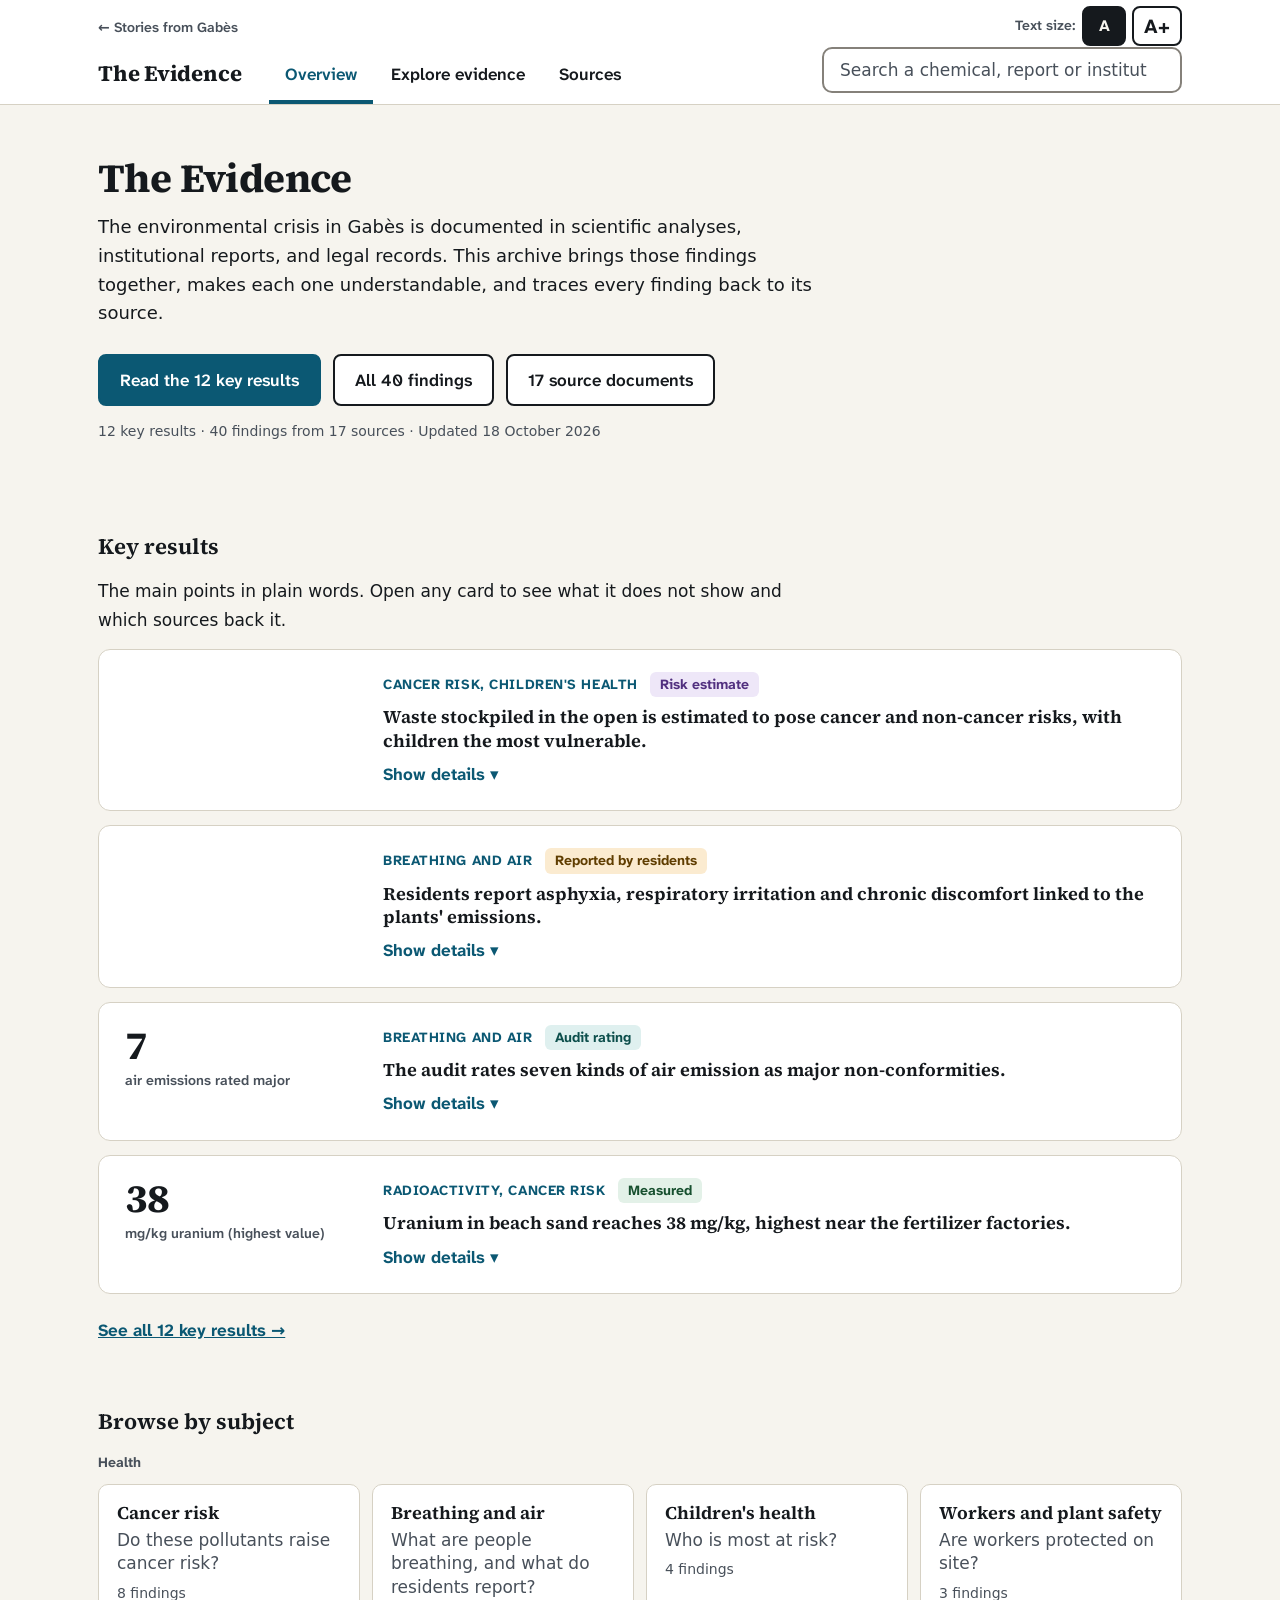
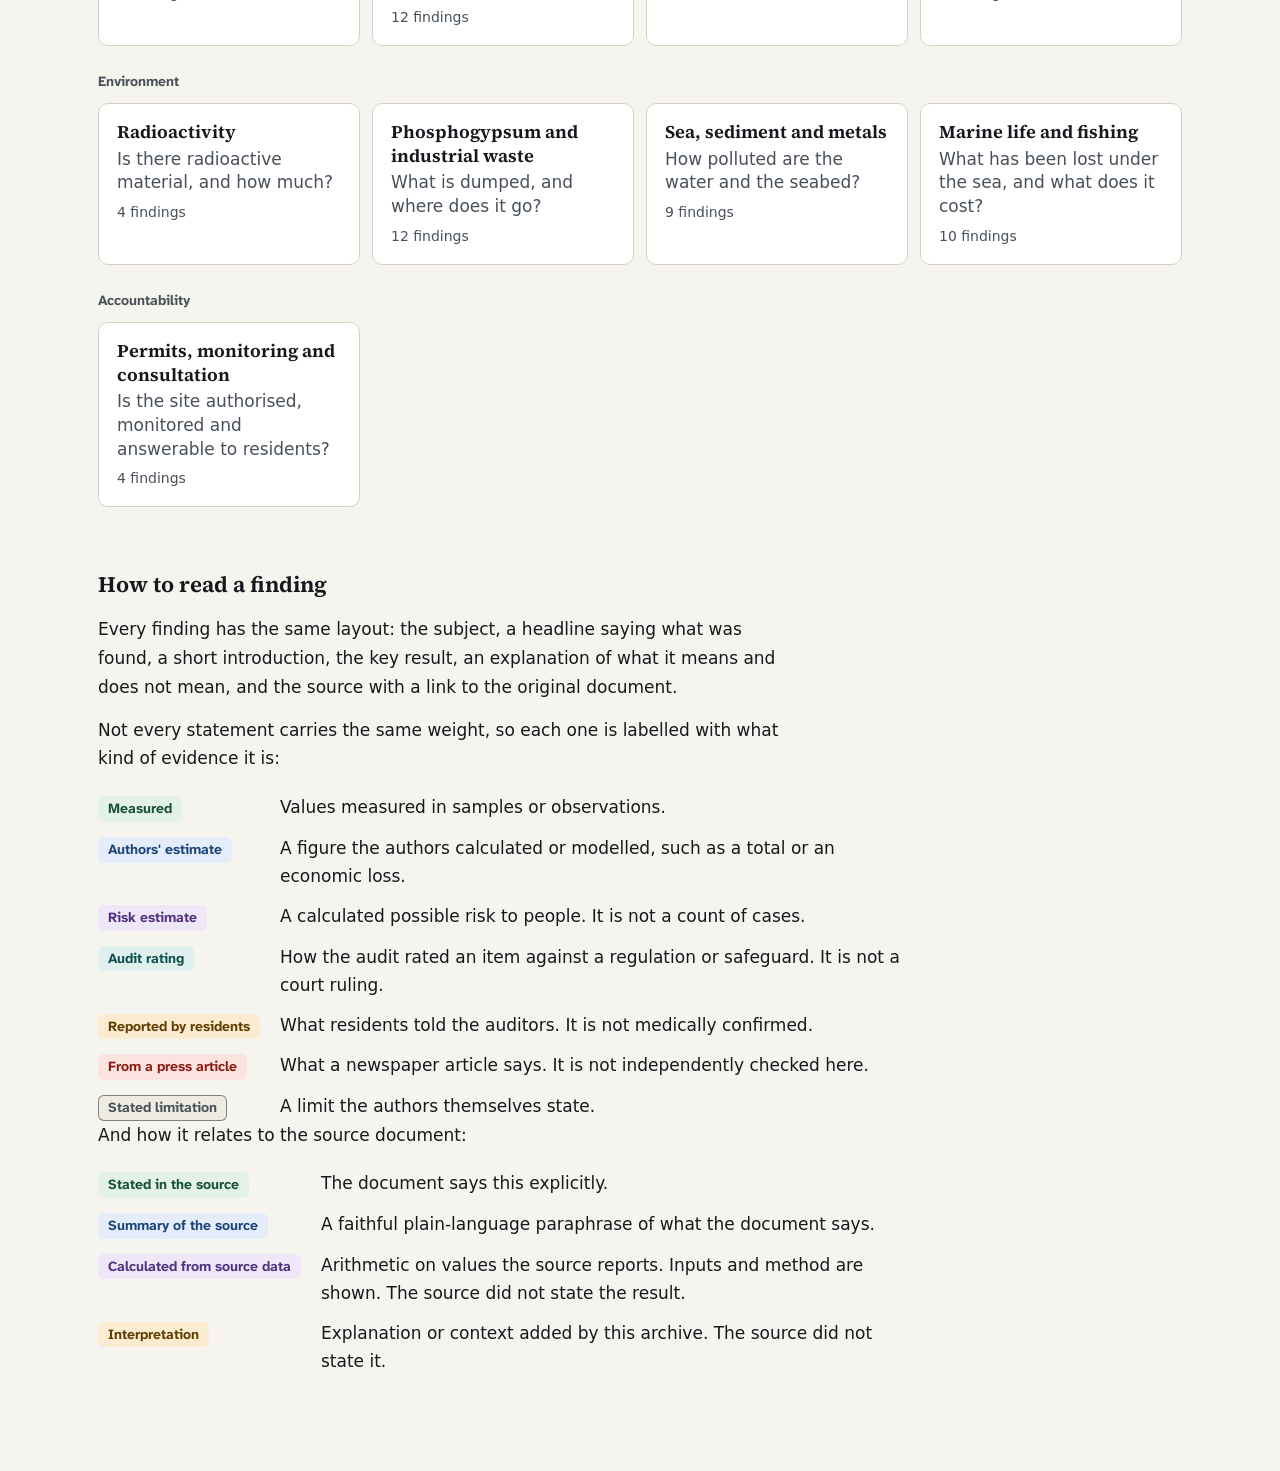
==== commit ac2972c3: "Add files via upload" ====
--- a/evidence/index.html
+++ b/evidence/index.html
@@ -10,6 +10,7 @@
 <link rel="preload" href="fonts/source-serif-4-latin-wght-normal.woff2" as="font" type="font/woff2" crossorigin>
 <link rel="stylesheet" href="evidence.css">
 <script src="transition.js"></script>
+<script src="textsize.js"></script>
 </head>
 <body>
 <a class="skip" href="#main" id="skip">Skip to content</a>
--- a/evidence/evidence.css
+++ b/evidence/evidence.css
@@ -2,11 +2,16 @@
    A research-archive look: light, high contrast, readable first. Dark mode follows the visitor's device setting.
    Fonts are self-hosted in ./fonts (both are open-licence: SIL OFL 1.1).
 
-   TYPE SYSTEM (one place to change it)
+   TYPE SYSTEM (one place to change it: the --fs-* values in :root)
      Headlines, big numbers ... Source Serif 4 (serif)      --display
      Everything else .......... Atkinson Hyperlegible Next  --text   (designed for legibility)
-   Sizes: page title 2–2.75rem · finding headline 1.8–2.6rem · section heading 1.5rem · card headline 1.3rem
-          introduction 1.2rem · body 1.0625rem · metadata and citations 0.9rem (never smaller than 0.875rem) */
+   Five text sizes, one rule per kind of text:
+     --fs-title    page title (finding, subject, Sources, Explore) .... 26px phone / 32px desktop
+     --fs-section  section heading, wordmark, small result number .... 22px
+     --fs-card     card / list / subsection titles, introductions ..... 18px
+     --fs-body     body text, buttons, inputs ......................... 17px (never below 16px)
+     --fs-small    labels, badges, metadata, citations ................ 14px
+   Two extras: --fs-home (home page title, 30px phone / 40px desktop) and --fs-num (big numbers, 32px phone / 40px desktop). */*/
 
 @font-face{font-family:'Atkinson Hyperlegible Next';font-style:normal;font-weight:400;font-display:swap;src:url(fonts/atkinson-hyperlegible-next-latin-400-normal.woff2) format('woff2');unicode-range:U+0000-00FF,U+0131,U+0152-0153,U+02BB-02BC,U+02C6,U+02DA,U+02DC,U+2000-206F,U+20AC,U+2122,U+2191,U+2193,U+2212,U+2215,U+FEFF,U+FFFD}
 @font-face{font-family:'Atkinson Hyperlegible Next';font-style:normal;font-weight:600;font-display:swap;src:url(fonts/atkinson-hyperlegible-next-latin-600-normal.woff2) format('woff2');unicode-range:U+0000-00FF,U+0131,U+0152-0153,U+02BB-02BC,U+02C6,U+02DA,U+02DC,U+2000-206F,U+20AC,U+2122,U+2191,U+2193,U+2212,U+2215,U+FEFF,U+FFFD}
@@ -32,6 +37,14 @@
   --display:'Source Serif 4',Georgia,'Times New Roman',serif;
   --text:'Atkinson Hyperlegible Next',system-ui,-apple-system,'Segoe UI',Roboto,sans-serif;
   --pad:clamp(18px,4vw,48px);
+  --fs-title:2rem;
+  --fs-home:2.5rem;
+  --fs-section:1.375rem;
+  --fs-card:1.125rem;
+  --fs-body:1.0625rem;
+  --fs-small:.875rem;
+  --fs-num:2.5rem;
+  --measure:65ch;
   --shadow:0 1px 2px rgba(20,25,30,.06),0 4px 14px rgba(20,25,30,.06);
   color-scheme:light;
 }
@@ -55,7 +68,7 @@
 
 *{box-sizing:border-box}
 html{background:var(--bg);-webkit-text-size-adjust:100%}
-body{margin:0;background:var(--bg);color:var(--ink);font-family:var(--text);font-size:1.0625rem;font-weight:400;line-height:1.65;-webkit-font-smoothing:antialiased;text-rendering:optimizeLegibility}
+body{margin:0;background:var(--bg);color:var(--ink);font-family:var(--text);font-size:var(--fs-body);font-weight:400;line-height:1.65;-webkit-font-smoothing:antialiased;text-rendering:optimizeLegibility}
 a{color:var(--accent)}
 button,input,select{font:inherit;color:inherit}
 button{cursor:pointer;-webkit-tap-highlight-color:transparent}
@@ -65,22 +78,22 @@
 .vh{position:absolute;width:1px;height:1px;overflow:hidden;clip:rect(0 0 0 0);white-space:nowrap}
 .skip{position:absolute;left:-999px;top:8px;background:var(--accent);color:var(--accent-ink);padding:10px 16px;z-index:100;border-radius:6px;font-weight:600}
 .skip:focus{left:8px}
-.meta{font-size:.9rem;color:var(--muted)}
+.meta{font-size:var(--fs-small);color:var(--muted)}
 
 /* ============ GLOBAL NAVIGATION ============
    One bar. Row 1: back to the photo gallery. Row 2: the chapter name, its three pages, and search. */
 .top{background:var(--surface);border-bottom:1px solid var(--line);position:relative;z-index:20}
 .bar{max-width:1180px;margin:0 auto;padding:0 var(--pad) 12px;display:grid;gap:10px 18px;align-items:center;
   grid-template-columns:1fr;grid-template-areas:"back" "mark" "nav" "search"}
-.back{grid-area:back;justify-self:start;font-size:.9rem;font-weight:600;color:var(--muted);text-decoration:none;padding:calc(10px + env(safe-area-inset-top,0px)) 0 2px}
+.back{grid-area:back;justify-self:start;font-size:var(--fs-small);font-weight:600;color:var(--muted);text-decoration:none;padding:calc(10px + env(safe-area-inset-top,0px)) 0 2px}
 .back:hover{color:var(--ink);text-decoration:underline}
-.wordmark{grid-area:mark;justify-self:start;font-family:var(--display);font-weight:700;font-size:1.6rem;line-height:1.1;color:var(--ink);text-decoration:none;letter-spacing:-.01em}
+.wordmark{grid-area:mark;justify-self:start;font-family:var(--display);font-weight:700;font-size:var(--fs-section);line-height:1.1;color:var(--ink);text-decoration:none;letter-spacing:-.01em}
 .mainnav{grid-area:nav;display:grid;grid-template-columns:repeat(3,1fr);gap:4px;border-top:1px solid var(--line);border-bottom:1px solid var(--line);margin:0 calc(var(--pad) * -1);padding:0 var(--pad)}
-.mainnav a{display:block;text-align:center;padding:12px 6px;font-weight:600;font-size:1rem;color:var(--ink);text-decoration:none;border-bottom:4px solid transparent;margin-bottom:-1px}
+.mainnav a{display:block;text-align:center;padding:12px 6px;font-weight:600;font-size:var(--fs-body);color:var(--ink);text-decoration:none;border-bottom:4px solid transparent;margin-bottom:-1px}
 .mainnav a:hover{background:var(--surface-2)}
 .mainnav a[aria-current=page]{color:var(--accent);border-bottom-color:var(--accent)}
 .hsearch{grid-area:search;margin:0}
-#q{width:100%;height:46px;padding:0 16px;background:var(--surface);border:2px solid var(--line-strong);border-radius:10px;font-size:1rem;color:var(--ink)}
+#q{width:100%;height:46px;padding:0 16px;background:var(--surface);border:2px solid var(--line-strong);border-radius:10px;font-size:var(--fs-body);color:var(--ink)}
 #q::placeholder{color:var(--muted);opacity:1}
 #q:focus{outline:none;border-color:var(--focus);box-shadow:0 0 0 3px color-mix(in srgb,var(--focus) 30%,transparent)}
 #q:disabled{opacity:.6}
@@ -97,65 +110,65 @@
 
 /* ============ PAGE ============ */
 .ev{max-width:1180px;margin:0 auto;padding:clamp(24px,4vw,44px) var(--pad) calc(96px + env(safe-area-inset-bottom,0px));outline:none}
-.note{border:1px dashed var(--warn-line);background:var(--warn-bg);color:var(--warn-ink);padding:10px 16px;margin:0 0 24px;font-size:.9rem;border-radius:8px}
-.page-head{margin:0 0 28px;max-width:70ch}
-.page-head h1{font-family:var(--display);font-weight:700;font-size:clamp(2rem,4.5vw,2.75rem);line-height:1.15;letter-spacing:-.015em}
+.note{border:1px dashed var(--warn-line);background:var(--warn-bg);color:var(--warn-ink);padding:10px 16px;margin:0 0 24px;font-size:var(--fs-small);border-radius:8px}
+.page-head{margin:0 0 28px;max-width:var(--measure)}
+.page-head h1{font-family:var(--display);font-weight:700;font-size:var(--fs-title);line-height:1.15;letter-spacing:-.015em}
 .page-head h1:focus,.f-head h1:focus{outline:none}
-.lede{font-size:1.2rem;line-height:1.6;color:var(--ink);margin:14px 0 0;max-width:62ch}
+.lede{font-size:var(--fs-card);line-height:1.6;color:var(--ink);margin:14px 0 0;max-width:var(--measure)}
 .hero{max-width:none;padding:8px 0 12px}
-.hero h1{font-size:clamp(2.4rem,6.5vw,3.8rem);line-height:1.05}
-.hero .lede{font-size:clamp(1.15rem,2vw,1.35rem);max-width:60ch}
+.hero h1{font-size:var(--fs-home);line-height:1.05}
+.hero .lede{font-size:var(--fs-card);max-width:var(--measure)}
 .cta{display:flex;flex-wrap:wrap;gap:12px;margin:26px 0 14px}
 
 /* buttons: rectangles with a visible edge, so they never read as text */
-.btn{display:inline-flex;align-items:center;justify-content:center;min-height:46px;padding:10px 20px;border:2px solid var(--ink);border-radius:8px;background:var(--surface);color:var(--ink);font-weight:600;font-size:1rem;text-decoration:none;text-align:center}
+.btn{display:inline-flex;align-items:center;justify-content:center;min-height:46px;padding:10px 20px;border:2px solid var(--ink);border-radius:8px;background:var(--surface);color:var(--ink);font-weight:600;font-size:var(--fs-body);text-decoration:none;text-align:center}
 .btn:hover{background:var(--surface-2)}
 .btn.primary{background:var(--accent);border-color:var(--accent);color:var(--accent-ink)}
 .btn.primary:hover{filter:brightness(1.12)}
-.linkbtn{background:none;border:0;padding:6px 4px;color:var(--accent);font-weight:600;text-decoration:underline;font-size:.95rem}
+.linkbtn{background:none;border:0;padding:6px 4px;color:var(--accent);font-weight:600;text-decoration:underline;font-size:var(--fs-body)}
 
 /* ============ OVERVIEW ============ */
 .band{margin:clamp(36px,6vw,64px) 0 0}
-.band h2,.block h2{font-family:var(--display);font-weight:650;font-size:1.5rem;line-height:1.25;margin:0 0 16px}
+.band h2,.block h2{font-family:var(--display);font-weight:650;font-size:var(--fs-section);line-height:1.25;margin:0 0 16px}
 .subject-grid{list-style:none;margin:0;padding:0;display:grid;grid-template-columns:repeat(auto-fill,minmax(210px,1fr));gap:12px}
 .subject-grid a{display:block;height:100%;padding:16px 18px;background:var(--surface);border:1px solid var(--line);border-radius:10px;text-decoration:none;color:var(--ink)}
 .subject-grid a:hover{border-color:var(--accent);box-shadow:var(--shadow)}
-.sg-name{display:block;font-family:var(--display);font-weight:650;font-size:1.2rem;line-height:1.3}
-.sg-n{display:block;font-size:.95rem;color:var(--muted);margin-top:6px}
-.sg-q{display:block;font-size:.98rem;line-height:1.4;color:var(--muted);margin-top:4px}
+.sg-name{display:-webkit-box;-webkit-line-clamp:2;-webkit-box-orient:vertical;overflow:hidden;font-family:var(--display);font-weight:650;font-size:var(--fs-card);line-height:1.3}
+.sg-n{display:block;font-size:var(--fs-small);color:var(--muted);margin-top:6px}
+.sg-q{display:block;font-size:var(--fs-body);line-height:1.4;color:var(--muted);margin-top:4px}
 .sg-block{margin:0 0 24px}
-.sg-head{font-family:var(--text);font-weight:700;font-size:.95rem;color:var(--muted);margin:0 0 10px}
-.prose{max-width:66ch;margin:0 0 14px;line-height:1.7}
-.legend{display:grid;grid-template-columns:max-content 1fr;gap:12px 20px;align-items:baseline;margin:20px 0 0;max-width:820px}
+.sg-head{font-family:var(--text);font-weight:700;font-size:var(--fs-small);color:var(--muted);margin:0 0 10px}
+.prose{max-width:var(--measure);margin:0 0 14px;line-height:1.7}
+.legend{display:grid;grid-template-columns:max-content 1fr;gap:12px 20px;align-items:baseline;margin:20px 0 0;max-width:min(820px,100%)}
 .legend dt{margin:0}.legend dd{margin:0}
 @media(max-width:620px){.legend{grid-template-columns:1fr;gap:2px}.legend dd{margin-bottom:12px}}
 
 /* ============ SUBJECT NAVIGATION + FILTERS ============ */
 .controls{background:var(--surface-2);border:1px solid var(--line);border-radius:12px;padding:18px clamp(14px,2.5vw,22px) 16px;margin:0 0 26px}
-.ctl-title{display:none;margin:0 0 10px;font-weight:700;font-size:.95rem}
+.ctl-title{display:none;margin:0 0 10px;font-weight:700;font-size:var(--fs-small)}
 .subject-tabs{display:none;gap:14px 28px;flex-wrap:wrap}
 .st-list{list-style:none;margin:0;padding:0;display:flex;flex-wrap:wrap;gap:8px}
 .st-group{display:block}
-.st-title{margin:0 0 6px;font-size:.85rem;font-weight:700;color:var(--muted)}
-.subject-tabs a{display:inline-flex;align-items:center;gap:8px;padding:8px 14px;min-height:42px;border:1.5px solid var(--line-strong);border-radius:999px;background:var(--surface);color:var(--ink);font-weight:600;font-size:.98rem;text-decoration:none}
+.st-title{margin:0 0 6px;font-size:var(--fs-small);font-weight:700;color:var(--muted)}
+.subject-tabs a{display:inline-flex;align-items:center;gap:8px;padding:8px 14px;min-height:42px;border:1.5px solid var(--line-strong);border-radius:999px;background:var(--surface);color:var(--ink);font-weight:600;font-size:var(--fs-body);text-decoration:none}
 .subject-tabs a:hover{border-color:var(--ink)}
 .subject-tabs a[aria-current]{background:var(--accent);border-color:var(--accent);color:var(--accent-ink)}
-.st-n{font-weight:400;font-size:.9rem;opacity:.85}
+.st-n{font-weight:400;font-size:var(--fs-small);opacity:.85}
 .subject-select{display:block}
-.subject-select label,.field label{display:block;font-weight:700;font-size:.95rem;margin:0 0 6px}
-select{width:100%;min-height:46px;padding:8px 36px 8px 12px;background-color:var(--surface);border:1.5px solid var(--line-strong);border-radius:8px;font-size:1rem;color:var(--ink)}
+.subject-select label,.field label{display:block;font-weight:700;font-size:var(--fs-small);margin:0 0 6px}
+select{width:100%;min-height:46px;padding:8px 36px 8px 12px;background-color:var(--surface);border:1.5px solid var(--line-strong);border-radius:8px;font-size:var(--fs-body);color:var(--ink)}
 .filters{display:grid;grid-template-columns:1fr;gap:12px;margin-top:12px}
 .morefilters{margin-top:14px}
-.morefilters>summary{display:inline-flex;min-height:40px;padding:6px 12px;border:1.5px solid var(--line-strong);border-radius:8px;background:var(--surface);font-size:.95rem}
+.morefilters>summary{display:inline-flex;min-height:40px;padding:6px 12px;border:1.5px solid var(--line-strong);border-radius:8px;background:var(--surface);font-size:var(--fs-body)}
 .morefilters>summary:hover{background:var(--surface-2);border-color:var(--ink)}
 .active{display:flex;flex-wrap:wrap;gap:8px;align-items:center;margin-top:14px;padding-top:14px;border-top:1px solid var(--line)}
-.chip{display:inline-flex;align-items:center;gap:4px;padding:6px 12px;min-height:36px;background:var(--accent-soft);border:1px solid var(--accent-line);border-radius:8px;font-size:.95rem;color:var(--ink)}
+.chip{display:inline-flex;align-items:center;gap:4px;padding:6px 12px;min-height:36px;background:var(--accent-soft);border:1px solid var(--accent-line);border-radius:8px;font-size:var(--fs-body);color:var(--ink)}
 .chip:hover{border-color:var(--accent)}
 .chip-k{font-weight:700}.chip-x{font-weight:700;color:var(--accent)}
-.about{margin:16px 0 0;padding:16px 18px;background:var(--surface);border:1px solid var(--line);border-left:6px solid var(--accent);border-radius:10px;max-width:78ch}
-.about-q{margin:0 0 6px;font-family:var(--display);font-weight:650;font-size:1.3rem;line-height:1.3}
+.about{margin:16px 0 0;padding:16px 18px;background:var(--surface);border:1px solid var(--line);border-left:6px solid var(--accent);border-radius:10px;max-width:var(--measure)}
+.about-q{margin:0 0 6px;font-family:var(--display);font-weight:650;font-size:var(--fs-card);line-height:1.3}
 .about-t{margin:0 0 8px}
-.about-s{margin:0;font-size:.98rem}
+.about-s{margin:0;font-size:var(--fs-body)}
 .about-s a{font-weight:600}
 @media(min-width:620px){.filters{grid-template-columns:repeat(3,minmax(0,1fr));max-width:760px}}
 @media(min-width:860px){
@@ -166,8 +179,8 @@
 }
 
 /* ============ RESULTS ============ */
-.count{margin:0 0 6px;font-weight:700;font-size:1.1rem}
-.cross{margin:0 0 16px;font-size:.98rem;color:var(--muted)}
+.count{margin:0 0 6px;font-weight:700;font-size:var(--fs-body)}
+.cross{margin:0 0 16px;font-size:var(--fs-body);color:var(--muted)}
 .cross a{font-weight:600}
 .cards{display:grid;gap:14px;margin-top:14px}
 .card{position:relative;display:grid;gap:14px 24px;padding:20px clamp(16px,2.5vw,26px);background:var(--surface);border:1px solid var(--line);border-radius:12px}
@@ -175,34 +188,34 @@
 .card:focus-within{outline:3px solid var(--focus);outline-offset:2px}
 @media(min-width:760px){.card.has-result,.card:has(.card-result){grid-template-columns:minmax(0,1fr) 200px}}
 .card-top,.f-meta{display:flex;flex-wrap:wrap;align-items:center;gap:6px 12px;margin:0 0 8px}
-.subject{font-weight:700;font-size:.8rem;letter-spacing:.07em;text-transform:uppercase;color:var(--accent)}
-.card-title{font-family:var(--display);font-weight:650;font-size:1.3rem;line-height:1.3;letter-spacing:-.005em}
+.subject{font-weight:700;font-size:var(--fs-small);letter-spacing:.04em;text-transform:uppercase;color:var(--accent)}
+.card-title{display:-webkit-box;-webkit-line-clamp:2;-webkit-box-orient:vertical;overflow:hidden;font-family:var(--display);font-weight:650;font-size:var(--fs-card);line-height:1.3;letter-spacing:-.005em}
 .card-title a{color:var(--ink);text-decoration:none}
 .card:hover .card-title a{text-decoration:underline;text-decoration-thickness:2px;text-underline-offset:3px}
 .stretch::after{content:"";position:absolute;inset:0;border-radius:12px}
 .stretch:focus-visible{outline:none}
-.card-text{margin:8px 0 0;max-width:68ch;display:-webkit-box;-webkit-line-clamp:4;-webkit-box-orient:vertical;overflow:hidden}
-.card-src{margin:10px 0 0;font-size:.9rem;color:var(--muted);display:flex;flex-direction:column;gap:1px;overflow-wrap:anywhere}
+.card-text{margin:8px 0 0;max-width:var(--measure);display:-webkit-box;-webkit-line-clamp:4;-webkit-box-orient:vertical;overflow:hidden}
+.card-src{margin:10px 0 0;font-size:var(--fs-small);color:var(--muted);display:flex;flex-direction:column;gap:1px;overflow-wrap:anywhere}
 .src-title{font-weight:600;color:var(--ink)}
 .card-result{align-self:start;display:flex;flex-direction:column;gap:2px;padding:12px 14px;background:var(--accent-soft);border:1px solid var(--accent-line);border-radius:10px}
-.cr-label{font-size:.85rem;font-weight:700;color:var(--muted)}
-.cr-value{font-family:var(--display);font-weight:700;font-size:1.8rem;line-height:1.1;font-variant-numeric:lining-nums tabular-nums;overflow-wrap:anywhere}
-.cr-value .u{font-family:var(--text);font-weight:600;font-size:.95rem;color:var(--muted)}
-.cr-what{font-size:.9rem;color:var(--muted)}
+.cr-label{font-size:var(--fs-small);font-weight:700;color:var(--muted)}
+.cr-value{font-family:var(--display);font-weight:700;font-size:var(--fs-section);line-height:1.1;font-variant-numeric:lining-nums tabular-nums;overflow-wrap:anywhere}
+.cr-value .u{font-family:var(--text);font-weight:600;font-size:var(--fs-small);color:var(--muted)}
+.cr-what{font-size:var(--fs-small);color:var(--muted)}
 @media(max-width:759px){.card-result{flex-direction:row;flex-wrap:wrap;align-items:baseline;gap:2px 10px}}
 .more{display:flex;align-items:center;flex-wrap:wrap;gap:16px;padding:22px 0 0}
 .state{padding:32px 0;color:var(--muted)}
-.state h1,.state h2{font-family:var(--display);font-weight:650;color:var(--ink);font-size:1.6rem;margin:0 0 10px}
-.state p{margin:0 0 14px;max-width:56ch}
+.state h1,.state h2{font-family:var(--display);font-weight:650;color:var(--ink);font-size:var(--fs-section);margin:0 0 10px}
+.state p{margin:0 0 14px;max-width:var(--measure)}
 
 /* statement-type labels: always text, colour only reinforces it */
-.kind{display:inline-block;padding:3px 10px;border-radius:6px;font-weight:700;font-size:.82rem;line-height:1.4;white-space:nowrap}
+.kind{display:inline-block;padding:3px 10px;border-radius:6px;font-weight:700;font-size:var(--fs-small);line-height:1.4;white-space:nowrap}
 .kind-stated{background:var(--k-stated-bg);color:var(--k-stated)}
 .kind-summary{background:var(--k-summary-bg);color:var(--k-summary)}
 .kind-calculation{background:var(--k-calculation-bg);color:var(--k-calculation)}
 .kind-interpretation{background:var(--k-interpretation-bg);color:var(--k-interpretation)}
 .kind-allegation{background:var(--k-allegation-bg);color:var(--k-allegation)}
-.ph{display:inline-block;margin:10px 0 0;padding:3px 10px;border:1.5px dashed var(--warn-line);background:var(--warn-bg);color:var(--warn-ink);border-radius:6px;font-weight:600;font-size:.85rem}
+.ph{display:inline-block;margin:10px 0 0;padding:3px 10px;border:1.5px dashed var(--warn-line);background:var(--warn-bg);color:var(--warn-ink);border-radius:6px;font-weight:600;font-size:var(--fs-small)}
 
 /* ============ FINDING / SOURCE PAGE ============ */
 .detail{max-width:1120px;margin:0 auto}
@@ -211,65 +224,65 @@
 .f-layout{display:grid;gap:26px;align-items:start}
 .f-main{min-width:0}
 .f-head{margin:0 0 24px}
-.f-head h1{font-family:var(--display);font-weight:700;font-size:clamp(1.8rem,4.2vw,2.6rem);line-height:1.18;letter-spacing:-.015em;max-width:30ch}
-.intro{font-size:1.22rem;line-height:1.6;margin:18px 0 0;max-width:62ch}
-.f-kind{margin:18px 0 0;font-size:.95rem;color:var(--muted);max-width:68ch}
+.f-head h1{font-family:var(--display);font-weight:700;font-size:var(--fs-title);line-height:1.18;letter-spacing:-.015em;max-width:40ch}
+.intro{font-size:var(--fs-card);line-height:1.6;margin:18px 0 0;max-width:var(--measure)}
+.f-kind{margin:18px 0 0;font-size:var(--fs-body);color:var(--muted);max-width:var(--measure)}
 .f-kind .kind{margin-right:6px}
 
 .key{background:var(--surface);border:1px solid var(--line);border-left:6px solid var(--accent);border-radius:12px;padding:22px clamp(18px,3vw,30px);margin:0 0 28px;box-shadow:var(--shadow)}
-.key h2{font-family:var(--text);font-weight:700;font-size:.9rem;letter-spacing:.07em;text-transform:uppercase;color:var(--accent);margin:0 0 10px}
+.key h2{font-family:var(--text);font-weight:700;font-size:var(--fs-small);letter-spacing:.04em;text-transform:uppercase;color:var(--accent);margin:0 0 10px}
 .big{margin:0 0 14px;line-height:1.05}
-.big .n{font-family:var(--display);font-weight:700;font-size:clamp(2.8rem,8vw,4.4rem);letter-spacing:-.02em;font-variant-numeric:lining-nums tabular-nums;overflow-wrap:anywhere}
-.big .u{font-weight:600;font-size:clamp(1.1rem,2.4vw,1.5rem);color:var(--muted)}
-.conclusion{font-size:1.15rem;margin:12px 0 0;max-width:62ch}
-blockquote{margin:6px 0;padding:4px 0 4px 20px;border-left:4px solid var(--accent-line);font-family:var(--display);font-size:1.2rem;line-height:1.55;max-width:62ch}
-blockquote cite{display:block;margin-top:8px;font-family:var(--text);font-style:normal;font-size:.9rem;color:var(--muted)}
-
-.block{margin:0 0 30px;max-width:72ch}
+.big .n{font-family:var(--display);font-weight:700;font-size:var(--fs-num);letter-spacing:-.02em;font-variant-numeric:lining-nums tabular-nums;overflow-wrap:anywhere}
+.big .u{font-weight:600;font-size:var(--fs-card);color:var(--muted)}
+.conclusion{font-size:var(--fs-card);margin:12px 0 0;max-width:var(--measure)}
+blockquote{margin:6px 0;padding:4px 0 4px 20px;border-left:4px solid var(--accent-line);font-family:var(--display);font-size:var(--fs-card);line-height:1.55;max-width:var(--measure)}
+blockquote cite{display:block;margin-top:8px;font-family:var(--text);font-style:normal;font-size:var(--fs-small);color:var(--muted)}
+
+.block{margin:0 0 30px;max-width:var(--measure)}
 .block p{margin:0 0 12px}
-.block .prose{max-width:66ch}
-.small{font-size:.92rem;color:var(--muted)}
+.block .prose{max-width:var(--measure)}
+.small{font-size:var(--fs-small);color:var(--muted)}
 .block dl.kv+.small{margin-top:14px}
 .na{color:var(--muted);font-style:italic}
-.warn,.caution{margin:14px 0;padding:12px 16px;background:var(--warn-bg);color:var(--warn-ink);border-left:5px solid var(--warn-line);border-radius:6px;font-size:.98rem}
-dl.kv{display:grid;grid-template-columns:minmax(120px,170px) minmax(0,1fr);gap:8px 18px;margin:12px 0 0;font-size:1rem}
-dl.kv dt{color:var(--muted);font-weight:600;font-size:.95rem}
+.warn,.caution{margin:14px 0;padding:12px 16px;background:var(--warn-bg);color:var(--warn-ink);border-left:5px solid var(--warn-line);border-radius:6px;font-size:var(--fs-body)}
+dl.kv{display:grid;grid-template-columns:minmax(120px,170px) minmax(0,1fr);gap:8px 18px;margin:12px 0 0;font-size:var(--fs-body)}
+dl.kv dt{color:var(--muted);font-weight:600;font-size:var(--fs-small)}
 dl.kv dd{margin:0;overflow-wrap:anywhere}
 .key dl.kv{border-top:1px solid var(--line);padding-top:14px}
 @media(max-width:560px){dl.kv{grid-template-columns:1fr;gap:0}dl.kv dd{margin-bottom:10px}}
 
 .bars{margin:6px 0 10px}
 .cbar{margin:0 0 16px}
-.cbar-top{display:flex;justify-content:space-between;gap:16px;font-size:.98rem;margin-bottom:6px}
+.cbar-top{display:flex;justify-content:space-between;gap:16px;font-size:var(--fs-body);margin-bottom:6px}
 .cbar-top b{font-weight:700;font-variant-numeric:tabular-nums}
 .track{height:12px;background:var(--surface-2);border:1px solid var(--line);border-radius:6px;overflow:hidden}
 .fill{height:100%;background:var(--accent)}
 .fill.lim{background:var(--line-strong)}
 figure{margin:0}
-figcaption{font-size:.9rem;color:var(--muted)}
-
-details.tech,details.cite-box{background:var(--surface);border:1px solid var(--line);border-radius:10px;margin:0 0 28px;max-width:72ch}
+figcaption{font-size:var(--fs-small);color:var(--muted)}
+
+details.tech,details.cite-box{background:var(--surface);border:1px solid var(--line);border-radius:10px;margin:0 0 28px;max-width:var(--measure)}
 details>summary{cursor:pointer;padding:14px 18px;font-weight:700;list-style:none;display:flex;align-items:center;gap:10px;border-radius:10px}
 details>summary::-webkit-details-marker{display:none}
 details>summary::before{content:"+";display:inline-grid;place-items:center;width:22px;height:22px;border:1.5px solid var(--ink);border-radius:5px;font-weight:700;line-height:1;flex:none}
 details[open]>summary::before{content:"–"}
 details>summary:hover{background:var(--surface-2)}
 .tech-body{padding:2px 18px 18px;border-top:1px solid var(--line)}
-.tech-body h3{font-family:var(--display);font-weight:650;font-size:1.15rem;margin:16px 0 0}
+.tech-body h3{font-family:var(--display);font-weight:650;font-size:var(--fs-card);margin:16px 0 0}
 .rel{list-style:none;margin:0;padding:0}
 .rel li{padding:12px 0;border-top:1px solid var(--line);display:flex;flex-direction:column;gap:2px}
-.rel a{font-family:var(--display);font-weight:600;font-size:1.1rem}
+.rel a{font-family:var(--display);font-weight:600;font-size:var(--fs-card)}
 
 /* source and verification: the answer to "where can I check this?" */
 .source-panel{background:var(--surface);border:2px solid var(--accent);border-radius:12px;padding:20px clamp(16px,2.5vw,24px)}
-.source-panel h2{font-family:var(--text);font-weight:700;font-size:.9rem;letter-spacing:.07em;text-transform:uppercase;color:var(--accent);margin:0 0 10px}
-.sp-title{margin:0 0 4px;font-family:var(--display);font-weight:650;font-size:1.2rem;line-height:1.35}
+.source-panel h2{font-family:var(--text);font-weight:700;font-size:var(--fs-small);letter-spacing:.04em;text-transform:uppercase;color:var(--accent);margin:0 0 10px}
+.sp-title{margin:0 0 4px;font-family:var(--display);font-weight:650;font-size:var(--fs-card);line-height:1.35}
 .sp-title a{color:var(--ink)}
-.source-panel dl.kv{grid-template-columns:1fr;gap:0 0;font-size:.98rem}
-.source-panel dl.kv dt{margin-top:10px;font-size:.88rem}
+.source-panel dl.kv{grid-template-columns:1fr;gap:0 0;font-size:var(--fs-body)}
+.source-panel dl.kv dt{margin-top:10px;font-size:var(--fs-small)}
 .links{display:grid;gap:10px;margin:18px 0 12px}
 .source-panel details.cite-box{margin:14px 0 0;max-width:none;border-color:var(--line)}
-.cite{font-size:.92rem;color:var(--muted);overflow-wrap:anywhere;user-select:all;margin:12px 18px}
+.cite{font-size:var(--fs-small);color:var(--muted);overflow-wrap:anywhere;user-select:all;margin:12px 18px}
 .cite-box .btn{margin:0 18px 18px}
 
 @media(min-width:960px){
@@ -302,7 +315,7 @@
 .view-toggle a+a{border-left:2px solid var(--ink)}
 .view-toggle a:hover{background:var(--surface-2)}
 .view-toggle a[aria-current]{background:var(--ink);color:var(--bg)}
-.keynote{margin:0 0 12px;color:var(--muted);max-width:62ch}
+.keynote{margin:0 0 12px;color:var(--muted);max-width:var(--measure)}
 
 /* ============ KEY RESULT CARDS (open in place) ============ */
 .krs{display:grid;gap:14px;margin-top:10px}
@@ -313,13 +326,14 @@
 .kr details>summary:hover{background:transparent}
 @media(min-width:820px){.kr details>summary{grid-template-columns:230px minmax(0,1fr)}}
 .kr-fig{display:flex;flex-direction:column;gap:6px;min-height:1px}
-.kr-fig b{font-family:var(--display);font-weight:700;font-size:clamp(2.4rem,5.5vw,3.6rem);line-height:1;letter-spacing:-.02em;font-variant-numeric:lining-nums tabular-nums;overflow-wrap:anywhere}
-.kr-fig small{font-size:.95rem;font-weight:600;color:var(--muted);line-height:1.35}
+.kr-fig b{font-family:var(--display);font-weight:700;font-size:var(--fs-num);line-height:1;letter-spacing:-.02em;font-variant-numeric:lining-nums tabular-nums;overflow-wrap:anywhere}
+.kr-fig small{font-size:var(--fs-small);font-weight:600;color:var(--muted);line-height:1.35}
 @media(max-width:819px){.kr-fig.none{display:none}}
 .kr-main{display:flex;flex-direction:column;gap:8px}
 .kr-meta{display:flex;flex-wrap:wrap;align-items:center;gap:6px 12px}
-.kr-head{font-family:var(--display);font-weight:650;font-size:clamp(1.3rem,2.3vw,1.65rem);line-height:1.3}
-.kr-open{font-size:.95rem;font-weight:700;color:var(--accent)}
+.kr-head{display:-webkit-box;-webkit-line-clamp:2;-webkit-box-orient:vertical;overflow:hidden;font-family:var(--display);font-weight:650;font-size:var(--fs-card);line-height:1.3}
+.kr details[open] .kr-head{display:block;-webkit-line-clamp:unset;overflow:visible}
+.kr-open{font-size:var(--fs-body);font-weight:700;color:var(--accent)}
 .kr-open .c{display:none}
 .kr details[open] .kr-open .c{display:inline}
 .kr details[open] .kr-open .o{display:none}
@@ -327,43 +341,65 @@
 .kr details[open] .kr-open::after{content:" ▴"}
 .kr-body{padding:0 clamp(16px,2.5vw,26px) 24px;display:grid;gap:14px}
 @media(min-width:820px){.kr-body{margin-left:258px;padding-left:0}}
-.kr-body p{margin:0;max-width:64ch}
+.kr-body p{margin:0;max-width:var(--measure)}
 .kr-not{padding:12px 16px;background:var(--warn-bg);color:var(--warn-ink);border-left:5px solid var(--warn-line);border-radius:6px}
-.kr-back{font-size:.95rem;color:var(--muted)}
+.kr-back{font-size:var(--fs-small);color:var(--muted)}
 .kr-list{list-style:none;margin:0;padding:0;display:grid;gap:12px}
-.kr-list li{display:flex;flex-direction:column;gap:2px;max-width:66ch}
+.kr-list li{display:flex;flex-direction:column;gap:2px;max-width:var(--measure)}
 .kr-list a{font-weight:600}
 .keyfoot{margin:22px 0 0;color:var(--muted)}
 .keyfoot a{font-weight:700}
 
-/* ============ ALL EVIDENCE: compact table ============ */
+/* ============ ALL EVIDENCE: short cards ============
+   Each finding shows three things: the headline, the key number, and where it comes from.
+   Everything else (summary, subject, how sure we are) opens with "Show details". */
 .tbl{margin-top:10px;background:var(--surface);border:1px solid var(--line);border-radius:12px;overflow:hidden}
-.thead,.trow{display:grid;grid-template-columns:minmax(0,1fr) 150px 190px 170px;gap:6px 22px;align-items:start}
-.thead{display:none;padding:12px 18px;background:var(--surface-2);border-bottom:1px solid var(--line);font-size:.88rem;font-weight:700;color:var(--muted)}
-@media(min-width:900px){.thead{display:grid}}
-.trow{position:relative;padding:16px 18px;border-top:1px solid var(--line)}
-.thead+.trow,.tbl>.trow:first-child{border-top:0}
+.trow{position:relative;display:grid;grid-template-columns:minmax(0,1fr);gap:10px 28px;align-items:start;padding:18px clamp(16px,2.5vw,24px);border-top:1px solid var(--line)}
+.tbl>.trow:first-child{border-top:0}
 .trow:hover{background:var(--accent-soft)}
 .trow:focus-within{outline:3px solid var(--focus);outline-offset:-3px}
-.tr-title{font-family:var(--display);font-weight:650;font-size:1.12rem;line-height:1.3}
+@media(min-width:760px){.trow.has-num{grid-template-columns:minmax(0,1fr) 200px}.trow.has-num .tr-val{grid-column:2;grid-row:1}}
+.tr-main{display:flex;flex-direction:column;align-items:flex-start;gap:6px;min-width:0}
+.tr-title{font-family:var(--display);font-weight:650;font-size:var(--fs-card);line-height:1.3;display:-webkit-box;-webkit-line-clamp:2;-webkit-box-orient:vertical;overflow:hidden}
 .tr-title a{color:var(--ink);text-decoration:none}
 .trow:hover .tr-title a{text-decoration:underline;text-underline-offset:3px}
 .stretch{outline:none}
-.tr-sum{margin:6px 0 0;font-size:.98rem;color:var(--muted);display:-webkit-box;-webkit-line-clamp:2;-webkit-box-orient:vertical;overflow:hidden;max-width:70ch}
-.tr-val{margin:8px 0 0;font-size:.95rem;color:var(--muted)}
-.tr-val b{font-family:var(--display);font-size:1.15rem;color:var(--ink);font-variant-numeric:lining-nums tabular-nums}
-.tr-c{font-size:.92rem;color:var(--muted);display:flex;flex-direction:column;align-items:flex-start;gap:4px}
-.tr-subj{font-weight:700;font-size:.8rem;letter-spacing:.06em;text-transform:uppercase;color:var(--accent)}
+.tr-val{margin:0;display:flex;flex-direction:column;gap:2px;font-size:var(--fs-small);color:var(--muted);overflow-wrap:anywhere}
+.tr-val b{font-family:var(--display);font-weight:700;font-size:var(--fs-section);line-height:1.15;color:var(--ink);font-variant-numeric:lining-nums tabular-nums}
+.tr-unit{font-size:var(--fs-small)}
+.tr-src{margin:0;font-size:var(--fs-small);color:var(--muted);display:flex;flex-wrap:wrap;gap:0 10px}
 .src-title{font-weight:600;color:var(--ink)}
-@media(max-width:899px){
-  .trow{grid-template-columns:1fr auto;grid-template-areas:"subj type" "main main" "src src"}
-  .tr-main{grid-area:main}.tr-subj{grid-area:subj;align-self:center}.tr-type{grid-area:type;align-items:flex-end}.tr-src{grid-area:src}
-}
+.tr-toggle{position:relative;z-index:2;margin:2px 0 0 -6px;padding:8px 6px;min-height:40px;background:none;border:0;color:var(--accent);font-weight:700;font-size:var(--fs-small);text-decoration:underline;text-underline-offset:3px}
+.tr-toggle::after{content:" ▾"}
+.tr-toggle[aria-expanded=true]::after{content:" ▴"}
+.tr-more{grid-column:1/-1;position:relative;z-index:2;display:grid;gap:12px;padding:14px 0 2px;border-top:1px solid var(--line);cursor:default}
+.tr-more[hidden]{display:none}
+.tr-sum{margin:0;max-width:var(--measure)}
+.tr-line{margin:0;display:flex;flex-wrap:wrap;align-items:center;gap:4px 12px}
+.tr-k{font-size:var(--fs-small);font-weight:700;color:var(--muted);min-width:9.5em}
+.tr-def{font-size:var(--fs-small);color:var(--muted);flex-basis:100%;max-width:var(--measure)}
+.tr-badges{display:inline-flex;flex-wrap:wrap;gap:6px}
+@media(max-width:520px){.tr-k{min-width:0;flex-basis:100%}}
+
+/* ============ TEXT SIZE BUTTON (A / A+) ============ */
+html.ts-large{font-size:120%}
+.textsize{grid-area:back;justify-self:end;align-self:center;display:flex;align-items:center;gap:6px;padding-top:calc(6px + env(safe-area-inset-top,0px))}
+.ts-label{font-size:var(--fs-small);font-weight:600;color:var(--muted)}
+.ts-btn{min-width:44px;min-height:40px;padding:4px 10px;background:var(--surface);color:var(--ink);border:2px solid var(--ink);border-radius:8px;font-family:var(--text);font-weight:700;line-height:1}
+.ts-btn:hover{background:var(--surface-2)}
+.ts-btn[aria-pressed=true]{background:var(--ink);color:var(--bg)}
+.ts-a{font-size:1rem}.ts-ap{font-size:1.25rem}
+@media(max-width:480px){.ts-label{position:absolute;width:1px;height:1px;overflow:hidden;clip:rect(0 0 0 0);white-space:nowrap}}
 
 /* ============ AUDIT RATING ============ */
 .rating{display:flex;flex-wrap:wrap;align-items:baseline;gap:6px 14px;margin:14px 0 4px;padding:12px 16px;background:var(--warn-bg);color:var(--warn-ink);border-left:5px solid var(--warn-line);border-radius:6px}
-.r-l{font-weight:700;font-size:.9rem}
-.r-v{font-family:var(--display);font-weight:700;font-size:1.25rem}
+.r-l{font-weight:700;font-size:var(--fs-small)}
+.r-v{font-family:var(--display);font-weight:700;font-size:var(--fs-card)}
 .state .cta{margin:16px 0 0}
 
+/* phones: slightly smaller titles; body text never goes below 16px */
+@media(max-width:520px){
+  :root{--fs-title:1.625rem;--fs-home:1.875rem;--fs-section:1.25rem;--fs-num:2rem;--fs-body:1rem}
+}
+
 @media(prefers-reduced-motion:reduce){*{transition:none!important;animation:none!important;scroll-behavior:auto!important}}
